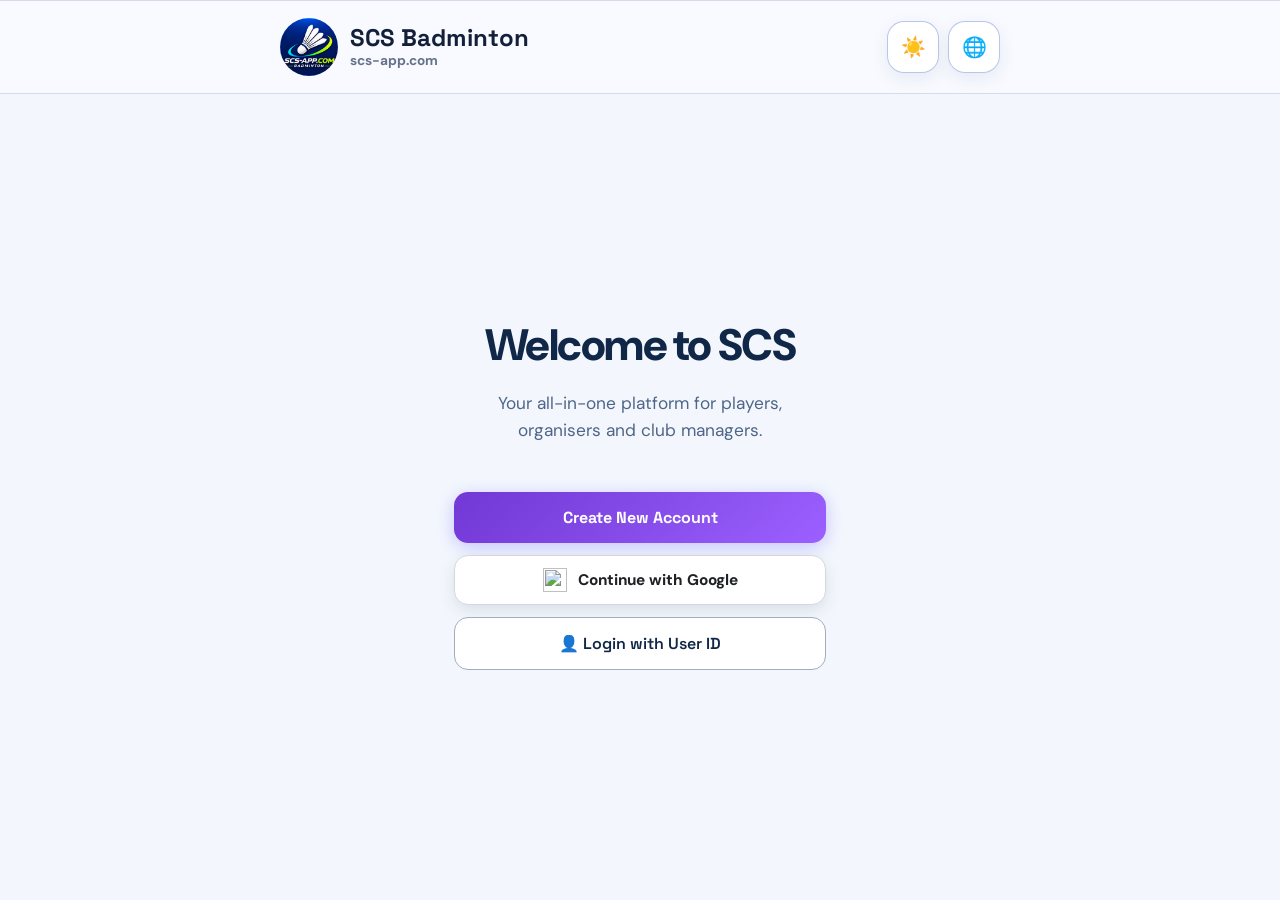
==== badminton/index.html @ 1e929ca1 "Add files via upload" ====
<!DOCTYPE html>
<!-- CLUBS v1.7.4 -->
<html lang="en" data-scs-sport="badminton" data-scs-sport-app="badminton">
<head>
  <base href="/">
  <script src="/sport-context.js?v=V939"></script>
  <script>
    // Build 839: one-time recovery for installed PWAs that still hold an older SCS app shell.
    (function () {
      var BUILD = 'V54';
      var KEY = 'scsPwaCacheRecoveryBuild';
      try {
        if (localStorage.getItem(KEY) === BUILD) return;
        localStorage.setItem(KEY, BUILD);
        if ('caches' in window) {
          caches.keys().then(function(keys) {
            return Promise.all(keys.filter(function(key) {
              return /^scs-app-build-/i.test(key);
            }).map(function(key) { return caches.delete(key); }));
          }).catch(function(){});
        }
      } catch (_) {}
    })();
  </script>

  <script>window.SCS_APP_VERSION = "V965-R3"; window.SCS_BUILD = "V965-R3"; window.SCS_ROUNDS_TEMPLATE_CLUB_ID = "3cd43bd7-089f-4893-9f7a-8c2ce6fa408d";</script>
  <script>
    window.scsInstallPrompt = null;
    window.addEventListener('beforeinstallprompt', function(event) {
      event.preventDefault();
      window.scsInstallPrompt = event;
      if (typeof scsUpdateInstallOption === 'function') scsUpdateInstallOption();
    });
    window.addEventListener('appinstalled', function() {
      window.scsInstallPrompt = null;
      if (typeof scsUpdateInstallOption === 'function') scsUpdateInstallOption();
    });
  </script>
  <script>
    // Build 416: mode selection and authentication screens remain scrollable in landscape.
    (function () {
      function isInstalledPwa() {
        return (window.matchMedia && window.matchMedia('(display-mode: standalone)').matches) ||
          window.navigator.standalone === true;
      }

      async function lockPwaToPortrait() {
        if (!isInstalledPwa()) return;
        try {
          if (window.screen && screen.orientation && typeof screen.orientation.lock === 'function') {
            await screen.orientation.lock('portrait-primary');
          }
        } catch (error) {
          console.log('Portrait orientation lock unavailable:', error);
        }
      }

      window.lockPwaToPortrait = lockPwaToPortrait;
      window.addEventListener('load', lockPwaToPortrait);
      window.addEventListener('pageshow', lockPwaToPortrait);
      document.addEventListener('visibilitychange', function () {
        if (!document.hidden) lockPwaToPortrait();
      });
      // Some browsers allow orientation lock only after a user gesture.
      document.addEventListener('pointerdown', lockPwaToPortrait, { once: true, passive: true });
      document.addEventListener('touchstart', lockPwaToPortrait, { once: true, passive: true });
    })();
  </script>
  <script>
    (function () {
      var mode = localStorage.getItem('app-theme');
      if (mode !== 'light' && mode !== 'dark') {
        mode = window.matchMedia && window.matchMedia('(prefers-color-scheme: dark)').matches ? 'dark' : 'light';
      }
      var root = document.documentElement;
      root.classList.add(mode === 'light' ? 'app-light' : 'app-dark');
      root.style.backgroundColor = mode === 'light' ? '#f4f6fb' : '#0f0f13';
      root.style.colorScheme = mode;
    })();
  </script>
  <script src="sport-theme.js?v=V939"></script>
  <meta http-equiv="Cache-Control" content="no-cache, no-store, must-revalidate">
  <meta http-equiv="Pragma" content="no-cache">
  <meta http-equiv="Expires" content="0">

  <link rel="apple-touch-icon" sizes="180x180" href="/badminton/icon-180.png?v=V939">
  <link rel="manifest" href="/badminton/manifest.json?v=V939">
  <meta name="theme-color" content="#0D2D59" id="metaThemeColor">
  <meta name="apple-mobile-web-app-capable" content="yes">
  <meta name="apple-mobile-web-app-status-bar-style" content="black">
  <meta name="apple-mobile-web-app-title" content="SCS Badminton">
  <meta name="mobile-web-app-capable" content="yes">
  <meta charset="UTF-8">
  <meta name="viewport"
        content="width=device-width, initial-scale=1.0, maximum-scale=1.0, user-scalable=no, viewport-fit=cover">
  <title>SCS Badminton</title>

  <link href="https://fonts.googleapis.com/css2?family=DM+Sans:wght@300;400;500;600;700&family=Space+Grotesk:wght@500;700&display=swap" rel="stylesheet">

  <script src="round-storage.js?v=V919" defer></script>
  <script src="offline-db.js?v=V149" defer></script>
  <script src="snapshot.js?v=V911" defer></script>
  <script src="unfinished-rounds.js?v=V939" defer></script>

  <script src="supabase.js?v=V965-R3" defer></script>
  <script src="tournament-local.js?v=V965-R3" defer></script>

  <script src="club-sport.js?v=V939" defer></script>
  <script src="sport-pwa.js?v=V939" defer></script>
  <script src="single-login.js?v=V939" defer></script>
  <script src="tournament-score-sync.js?v=V965-R3" defer></script>
  <script src="tournament-courts.js?v=V965-R3" defer></script>
  <script src="event-court-pool.js?v=V965-R3" defer></script>
  <script src="workspace-bounds.js?v=V965-R3" defer></script>
  <script src="scoreboard-app.js?v=V965-R3" defer></script>
  <script src="slot-options.js?v=V939" defer></script>
  <script src="auth.js?v=V939" defer></script>

  <script src="authUI.js?v=V939" defer></script>
  <script src="tournament-engine.js?v=V965-R3" defer></script>

  <script src="subscription.js?v=V911" defer></script>

  <script src="HomeScreen.js?v=V939" defer></script>

  <script src="engjap.js?v=V939" defer></script>

  <script src="qrcode-generator.js?v=V149" defer></script>
  <script src="main.js?v=V919" defer></script>
  <script src="role-workspaces.js?v=V939" defer></script>
  <script src="round-walkthrough.js?v=V911" defer></script>
  <script src="scoreboard-walkthrough.js?v=V911" defer></script>
  <script src="knockout-walkthrough.js?v=V911" defer></script>
  <script src="workspace-help.js?v=V965-R3" defer></script>
  <script src="member-home-empty.js?v=V911" defer></script>
  <script src="pickleball-scoring.js?v=V965-R3" defer></script>
  <script src="scoring.js?v=V965-R3" defer></script>
  <script src="standalone-scoring.js?v=V965-R3" defer></script>
  <script src="./shared-court-popup.js?v=V965-R3" defer></script><script src="tournament-team-picker.js?v=V911" defer></script><script src="./tournament-players-page.js?v=V403" defer></script><script src="tournament-bracket.js?v=V965-R3" defer></script>
  <script src="court-center.js?v=V965-R3" defer></script>

  <script src="games.js?v=V939" defer></script>

  <script src="rounds.js?v=V939" defer></script>
  <script src="offline-rounds.js?v=V939" defer></script>
  <script src="full-schedule.js?v=V747" defer></script>
  <script src="mbm.js?v=V621" defer></script>

  <script src="players.js?v=V919" defer></script>

  <script src="importPlayers.js?v=V918" defer></script>

  <script src="settings.js?v=V911" defer></script>

  <script src="summary.js?v=V149" defer></script>

  <script src="help.js?v=V149" defer></script>

  <script src="profile.js?v=V149" defer></script>
  <script src="account-status.js?v=V911" defer></script>

  <script src="dashboard.js?v=V939" defer></script>
  <script src="slots.js?v=V939" defer></script>
  <script src="notifications.js?v=V911" defer></script>

  <script src="viewer.js?v=V807" defer></script>

  <script src="report.js?v=V149" defer></script>

  
  
  
  
  














<script>

/* V164: explicit parent navigation, preserving the page and its scroll. */
window.scsTournamentParentStack=[];
window.scsTournamentRememberParent=function(id){var e=document.getElementById(id);if(!e)return;window.scsTournamentParentStack.push({id:id,top:e.scrollTop,windowTop:window.scrollY});window.scsTournamentReturnPage=id;};
window.scsReturnToTournamentParent=function(){var stack=window.scsTournamentParentStack||[];var parent=stack.pop();window.scsTournamentReturnPage=stack.length?stack[stack.length-1].id:null;if(!parent)return;var e=document.getElementById(parent.id);if(e){e.hidden=false;requestAnimationFrame(function(){e.scrollTop=parent.top;window.scrollTo(0,parent.windowTop);});}};
function scsOpenTournamentManager(){if(typeof scsRefreshHomeClubCard==='function')scsRefreshHomeClubCard();var e=document.getElementById('scsTournamentManager');if(e){scsTournamentManagerStatus();e.hidden=false;if(typeof scsTournamentRefreshClubAccess==='function')scsTournamentRefreshClubAccess()}if(typeof scsTournamentHydrateCloud==='function')scsTournamentHydrateCloud().then(function(restored){if(restored)scsTournamentManagerStatus()}).catch(function(){})}
window.scsTournamentManagerOpenSection=async function(section){
  if(section==='home')return;
  var saved=null,group=null,last='';try{saved=JSON.parse(localStorage.getItem('scs_knockout_tournament_v94')||'null');group=JSON.parse(localStorage.getItem('scs_group_tournament_ui_v1')||'null');last=localStorage.getItem('scs_last_tournament_type')||''}catch(_){}
  var hasKnockout=!!(saved&&Array.isArray(saved.matches)&&saved.matches.length),hasGroup=!!(group&&(group.started||group.created||(Array.isArray(group.teamDrafts)&&group.teamDrafts.length)));
  if(!hasKnockout&&!hasGroup){scsTournamentManagerContinue();return}
  if(last==='group'&&hasGroup&&window.SCSGroupTournament){scsTournamentRememberParent('scsTournamentManager');scsCloseTournamentManager();SCSGroupTournament.open();if(typeof SCSGroupTournament.openSection==='function')SCSGroupTournament.openSection(section);return}
  if(!hasKnockout&&hasGroup&&window.SCSGroupTournament){scsTournamentRememberParent('scsTournamentManager');scsCloseTournamentManager();SCSGroupTournament.open();if(typeof SCSGroupTournament.openSection==='function')SCSGroupTournament.openSection(section);return}
  if(!window.SCSTournament||typeof SCSTournament.enterSavedTournament!=='function'){alert('Tournament is still loading. Please try again.');return}
  scsTournamentRememberParent('scsTournamentManager');scsCloseTournamentManager();
  await SCSTournament.enterSavedTournament();
  if(typeof SCSTournament.switchTournamentTab==='function')SCSTournament.switchTournamentTab(section==='teams'?'players':section==='tournament'?'flowchart':'match');
};
window.scsTournamentReturnManager=function(){
  window.scsTournamentParentStack=[];window.scsTournamentReturnPage=null;
  ['scsTournamentContinue','scsTournamentLive','scsTournamentTypePicker'].forEach(function(id){var e=document.getElementById(id);if(e)e.hidden=true});
  if(typeof scsOpenTournamentManager==='function')scsOpenTournamentManager();
};
function scsCloseTournamentManager(){var e=document.getElementById('scsTournamentManager');if(e)e.hidden=true}
function scsTournamentManagerPlayers(){if(!scsTournamentRequireClub())return;
  // A tournament assist is a fixed overlay, not a .page. Suspend it while
  // opening the existing Players Manager; retain its in-memory step and data.
  var assist=document.getElementById('scsTournamentOverlay');
  window.__scsPlayersReturnToTournamentAssist=!!(assist&&!assist.hidden);
  if(window.__scsPlayersReturnToTournamentAssist)assist.hidden=true;
  ['scsTournamentContinue','scsTournamentLive','scsTournamentTypePicker'].forEach(function(id){var page=document.getElementById(id);if(page)page.hidden=true;});
  window.__scsTournamentRegistration=false;
  window.__scsTournamentRegistrationClub=null;
  window._regNavSource='tournamentManager';
  scsCloseTournamentManager();
  if(typeof homeHideScreen==='function')homeHideScreen();
  if(typeof showPage==='function')showPage('scsTournamentPlayersListPage',null);
  if(typeof scsTournamentPlayersListOpen==='function')scsTournamentPlayersListOpen();
}

/* V647: Tournament permissions use the existing club/verified-role state.
   A club membership alone never grants tournament editing rights. */
var scsTournamentManagerAccess={clubId:'',authorized:false,checked:false};
function scsTournamentHasClubSession(){
 try{var c=typeof getMyClub==='function'?getMyClub():null;return !!(c&&c.id)}catch(_){return false}
}
function scsTournamentClubId(){
 try{var c=typeof getMyClub==='function'?getMyClub():null;return String(c&&c.id||'')}catch(_){return ''}
}
function scsTournamentCanManage(){
 var id=scsTournamentClubId();
 return !!(id&&scsTournamentManagerAccess.checked&&scsTournamentManagerAccess.clubId===id&&scsTournamentManagerAccess.authorized);
}
function scsTournamentRequireClub(){
 if(scsTournamentCanManage())return true;
 var hasClub=scsTournamentHasClubSession();
 var message=hasClub
  ? 'Tournament creation and management require the club owner or an authorized manager. Your current club login does not have this permission. You can still view tournaments and score standalone matches.'
  : 'Tournament creation and management require a club owner or authorized manager. Please use the existing My Club login. You can still view tournaments and score standalone matches.';
 alert(message);
 // All workspaces use the existing My Club login. Never create a second
 // tournament-specific login or overwrite the current selected club.
 if(!hasClub&&typeof scsOpenStandaloneClubPage==='function'){
  if(window.SCSSportContext?.appModule==='tournaments')window.__scsMyClubsFromWelcome=true;
  scsTournamentMenuToggle(false);
  scsCloseTournamentManager();
  scsOpenStandaloneClubPage();
 }
 return false;
}
async function scsTournamentRefreshClubAccess(){
 var id=scsTournamentClubId();
 if(scsTournamentManagerAccess.clubId!==id){scsTournamentManagerAccess={clubId:id,authorized:false,checked:false}}
 var controls=['scsTournamentManagerStart','scsTournamentManagerMyTournaments','scsTournamentManagerPlayers'];
 function paint(){
  var allowed=scsTournamentCanManage();
  controls.forEach(function(action){var button=document.querySelector('#scsTournamentSideMenu button[onclick*="'+action+'"]');if(button){button.hidden=false;button.classList.toggle("scs-tmgr-restricted",!allowed);button.setAttribute("aria-disabled",String(!allowed));button.title=allowed?"":(id?"Club owner or authorized manager required":"Use My Club login to manage tournaments") }});
  var note=document.getElementById('scsTournamentClubAccessNote');
  if(note){note.hidden=allowed;note.textContent=id?'Tournament management requires club owner or authorized manager access. Viewing and standalone scoring remain available.':'You can view tournaments and use standalone Score a Match without a club.'}
 }
 paint();
 if(!id){scsTournamentManagerAccess.checked=true;paint();return}
 var requestId=id;
 try{
  var user=typeof authGetUser==='function'?authGetUser():null;
  var uid=user&&user.id;
  if(!uid)throw new Error('Not signed in');
  var rows=await Promise.all([
   sbGet('clubs','id=eq.'+encodeURIComponent(id)+'&select=created_by'),
   sbGet('user_club_roles','club_id=eq.'+encodeURIComponent(id)+'&user_account_id=eq.'+encodeURIComponent(uid)+'&select=organiser_verified,vault_verified'),
   sbGet('club_organizers','club_id=eq.'+encodeURIComponent(id)+'&user_account_id=eq.'+encodeURIComponent(uid)+'&select=user_account_id')
  ]);
  if(scsTournamentClubId()!==requestId)return;
  scsTournamentManagerAccess={clubId:id,checked:true,authorized:!!((rows[0]&&rows[0][0]&&String(rows[0][0].created_by)===String(uid))||(rows[1]&&rows[1][0]&&(rows[1][0].organiser_verified||rows[1][0].vault_verified))||(rows[2]&&rows[2].length))};
 }catch(_){if(scsTournamentClubId()!==requestId)return;scsTournamentManagerAccess={clubId:id,checked:false,authorized:false}}
 paint();
}
function scsTournamentManagerStart(){if(!scsTournamentRequireClub())return;scsTournamentRememberParent('scsTournamentManager');scsCloseTournamentManager();scsOpenTournamentTypePicker()}
let scsMyTournamentFilter='live';
function scsSetMyTournamentFilter(filter){
 scsMyTournamentFilter=filter==='completed'?'completed':'live';
 scsSyncMyTournamentTabs();
 scsRenderMyTournamentRows();
}
function scsSyncMyTournamentTabs(){
 document.querySelectorAll('#scsTournamentContinue [data-tm-filter]').forEach(b=>{const active=b.dataset.tmFilter===scsMyTournamentFilter;b.classList.toggle('is-active',active);b.setAttribute('aria-pressed',String(active))});
 const create=document.querySelector('#scsTournamentContinue .scs-tmgr-new-tournament');if(create)create.hidden=scsMyTournamentFilter==='completed';
 const clubLabel=document.getElementById('scsMyTournamentClub');if(clubLabel){let club=null;try{club=typeof getMyClub==='function'?getMyClub():null}catch(_){}clubLabel.textContent=(club&&club.name?club.name+' · ':'')+'Club tournaments';}
}
function scsMyTournamentCompleted(row){
 const state=row.state||{};
 return String(row.status||'').toLowerCase()==='completed'||state.status==='completed'||state.completed===true;
}
let scsMyTournamentRows=[];
// V338: Knockout server rows are leagues. Present one main tournament card
// per stable parent ID, while retaining the real server IDs for operations.
function scsMyTournamentStarted(row){
 const state=row.state||{};
 if(scsMyTournamentCompleted(row)||row.status==='live'||state.status==='live'||state.live===true||state.started===true||row.started_at||state.startedAt||state.started_at)return true;
 if(row.format==='team'&&Array.isArray(state.encounters)&&state.encounters.some(e=>(e.matches||[]).some(m=>m.status&&m.status!=='pending')))return true;
 // Master summaries can retain progress even before an event row is fetched.
 return Array.isArray(state.events)&&state.events.some(e=>e.live===true||e.started===true||e.status==='live'||e.status==='completed'||e.completed===true||Number(e.completed)>0);
}
function scsMyTournamentDisplayStatus(row){
 if(scsMyTournamentCompleted(row))return 'completed';
 return scsMyTournamentStarted(row)?'live':row.status||'draft';
}
function scsGroupKnockoutTournamentRows(rows){
 // Shared parent/event grouping for Knockout, Group and Team. Never group by title.
 const parents=new Map(), grouped=new Map(), result=[];
 // Rows arrive newest first. Keep the newest master snapshot for each stable
 // client ID instead of overwriting it with progressively older duplicates.
 rows.forEach(r=>{const s=r.state||{},key=r.format+':'+s._scsClientTournamentId;if(s._scsMainTournament&&s._scsClientTournamentId&&!parents.has(key))parents.set(key,r)});
 rows.forEach(r=>{
  const s=r.state||{};
  const parentId=s._scsParentTournamentId||s._scsTeamMainId||s._scsKoMainId||'';
  if(!parentId){if(!s._scsMainTournament)result.push(r);return}
  const parentRecord=Array.from(parents.values()).find(p=>(p.state||{})._scsClientTournamentId===parentId);const key=(parentRecord?parentRecord.format:s._scsParentFormat||r.format)+':'+parentId;
  let parent=grouped.get(key);
  if(!parent){
   const record=parents.get(key);
   parent=record?{...record}:{...r,title:s._scsParentTournamentTitle||s._scsKoMainTitle||r.title};
   parent._scsParentClientId=parentId;
   parent._scsLeagueRows=[];
   grouped.set(key,parent);result.push(parent);
  }
  if(!s._scsMainTournament)parent._scsLeagueRows.push(r);
  if(new Date(r.updated_at||0)>new Date(parent.updated_at||0))parent.updated_at=r.updated_at;
  // Status is rolled up after all event rows are collected.
 });
 // Include main records with no leagues, including incomplete draft tournaments.
 rows.forEach(r=>{const s=r.state||{};if(s._scsMainTournament&&s._scsClientTournamentId&&!grouped.has(r.format+':'+s._scsClientTournamentId)){
  result.push({...r,_scsParentClientId:s._scsClientTournamentId,_scsLeagueRows:[]});
 }});
 return result.map(function(row){
  // A main tournament is Completed only when explicitly marked so.
  if(scsMyTournamentCompleted(row))return row;
  const events=(row.state||{}).events;
  const currentIds=Array.isArray(events)?new Set(events.map(e=>String(e.id||e._scsClientTournamentId||''))):null;
  const seen=new Set();
  const children=(row._scsLeagueRows||[]).filter(function(child){
   const state=child.state||{};
   const id=String(state._scsGroupEventId||state._scsKoEventId||state._scsClientTournamentId||child.id||'');
   if(currentIds&&id&&!currentIds.has(id))return false;
   if(id&&seen.has(id))return false;if(id)seen.add(id);
   return true;
  });
  const started=scsMyTournamentStarted(row)||children.some(scsMyTournamentStarted);
  return {...row,status:started?'live':row.status||'draft'};
 });
}

function scsTournamentCardDate(row,completed){
 if(row._scsLocalOnly)return {label:'Saved on this device',datetime:''};
 const finished=completed&&(row.completed_at||(row.state||{}).completedAt||(row.state||{}).completed_at);
 const value=finished||row.updated_at;if(!value)return {label:'Saved online',datetime:''};
 const date=new Date(value);if(!Number.isFinite(date.getTime()))return {label:'Saved online',datetime:''};
 const day=date.toLocaleDateString(undefined,{day:'numeric',month:'short',...(date.getFullYear()!==new Date().getFullYear()?{year:'numeric'}:{})});
 const time=date.toLocaleTimeString(undefined,{hour:'numeric',minute:'2-digit'});
 return {label:(finished?'Completed ':'Updated ')+day+' · '+time,datetime:date.toISOString()};
}
// Native details menus retain keyboard support; close menus when leaving the card.
document.addEventListener('click',function(event){document.querySelectorAll('#scsTournamentContinue .scs-tm-card-menu[open]').forEach(function(menu){if(!menu.contains(event.target))menu.open=false;});});
document.addEventListener('keydown',function(event){if(event.key==='Escape')document.querySelectorAll('#scsTournamentContinue .scs-tm-card-menu[open]').forEach(function(menu){menu.open=false;menu.querySelector('summary').focus();});});
function scsRenderMyTournamentRows(){
 const box=document.getElementById('scsTournamentContinueList');if(!box)return;
 scsSyncMyTournamentTabs();
 const rows=scsMyTournamentRows.filter(r=>scsMyTournamentFilter==='completed'?scsMyTournamentCompleted(r):!scsMyTournamentCompleted(r));
 if(!rows.length){box.innerHTML='<div class="scs-tmgr-empty">'+(scsMyTournamentFilter==='completed'?'No completed tournaments for this club.':'No active tournaments yet. Start a new tournament below.')+'</div>';return}
 box.innerHTML=rows.map(function(row){
  const format=row.format==='team'?'team':row.format==='group'?'group':'knockout';
  const label=(row.state||{})._scsMainTournament?'TOURNAMENT':format==='team'?'TEAM':format==='group'?'GROUP STAGE + KNOCKOUT':'KNOCKOUT';
  const completed=scsMyTournamentCompleted(row);
  const displayStatus=scsMyTournamentDisplayStatus(row);
  const tone=completed?'completed':displayStatus==='live'?'live':displayStatus==='draft'?'draft':'progress';
  const status=completed?'Completed':tone==='live'?'Live':tone==='draft'?'Draft':'In progress';
  const id=encodeURIComponent(row.id||'');
  const title=scsTournamentEscape(row.title||'Tournament');
  const date=scsTournamentCardDate(row,completed);
  const action=completed?'View results':tone==='live'?'Open live':tone==='draft'?'Continue setup':'Continue tournament';
  const onOpen=row._scsLocalOnly?(format==='team'?'scsContinueTeamTournament()':format==='group'?'scsContinueGroupTournament()':'scsContinueKnockoutTournament()'):completed
   ?`scsOpenMyCompletedTournament(decodeURIComponent('${id}'),'${format}')`
   :`scsOpenContinueTournament(decodeURIComponent('${id}'),'${format}')`;
  const menu=row._scsLocalOnly?'':`<details class="scs-tm-card-menu"><summary aria-label="Options for ${title}">⋯</summary><div class="scs-tm-card-menu-panel"><button type="button" class="scs-tmgr-tournament-delete" data-delete-tournament="${scsTournamentEscape(row.id||'')}" onclick="scsDeleteTournament(event,decodeURIComponent('${id}'),'${format}',decodeURIComponent('${encodeURIComponent(row.title||'Tournament').replace(/'/g,'%27')}'))">Delete tournament</button></div></details>`;
  return '<article class="scs-tmgr-tournament-card '+format+'"><header class="scs-tm-card-top"><small class="scs-tm-card-format"><span aria-hidden="true">'+(completed?'♜':format==='knockout'?'▦':format==='group'?'◎':'♧')+'</span> '+label+'</small><span class="scs-tm-status scs-tm-status-'+tone+'">'+status+'</span>'+menu+'</header><button type="button" class="scs-tmgr-tournament-open" onclick="'+onOpen+'"><strong class="scs-tm-card-title">'+title+'</strong><time class="scs-tm-card-date"'+(date.datetime?' datetime="'+date.datetime+'"':'')+'>'+scsTournamentEscape(date.label)+'</time><span class="scs-tm-card-action">'+action+'<span aria-hidden="true">→</span></span></button></article>';

 }).join('');
}
async function scsOpenMyCompletedTournament(id,format){
 // Open the saved tournament's existing event home, not the legacy live viewer.
 await scsOpenContinueTournament(id,format);
}
function scsTournamentManagerMyTournaments(){if(!scsTournamentRequireClub())return;scsMyTournamentFilter='live';return scsTournamentManagerContinue();}
async function scsTournamentManagerContinue(){if(!scsTournamentRequireClub())return;if(window.SCSTournamentLocal)await SCSTournamentLocal.ready();
 const overlay=document.getElementById('scsTournamentContinue'),box=document.getElementById('scsTournamentContinueList');
 if(!overlay||!box)return;
 if(overlay.hidden){
  scsTournamentRememberParent('scsTournamentManager');scsCloseTournamentManager();
 }
 overlay.hidden=false;box.innerHTML='<div class="scs-tmgr-empty">Loading tournaments…</div>';
 scsSyncMyTournamentTabs();
 let rows=[];
 if(typeof window.dbListClubTournaments==='function')try{rows=await window.dbListClubTournaments(['draft','live','completed'])||[]}catch(e){console.warn('Tournament list',e)}
 rows=scsGroupKnockoutTournamentRows(rows);
 if(rows.length){scsMyTournamentRows=rows;scsRenderMyTournamentRows();return}
 scsMyTournamentRows=[];
 // Retain local recovery cards when no server rows are available, using the same two filters.
 const localKeys=[['team','scs_team_tournament_v1'],['group','scs_group_tournament_ui_v1'],['knockout','scs_knockout_tournament_v94']];
 localKeys.forEach(function(entry){
  let state=null;try{state=JSON.parse(localStorage.getItem(entry[1])||'null')}catch(_){}
  if(!state)return;
  const available=entry[0]==='team'?(state.encounters||[]).length:entry[0]==='group'?(state.created||state.started||(state.teamDrafts||[]).length||Object.keys(state.assignments||{}).length):true;
  if(!available)return;
  scsMyTournamentRows.push({format:entry[0],title:state.title||state.name||(entry[0]==='knockout'?'Tournament':entry[0]==='team'?'Team Tournament':'Group Stage + Knockout'),status:state.status==='completed'||state.completed===true?'completed':state.live||state.started?'live':'draft',state:state,_scsLocalOnly:true});
 });
 scsRenderMyTournamentRows();
}
function scsCloseTournamentContinue(){var e=document.getElementById('scsTournamentContinue');if(e)e.hidden=true;if(window.scsTournamentReturnPage)scsReturnToTournamentParent()}
async function scsDeleteTournament(event,id,format,title){
 if(event){event.preventDefault();event.stopPropagation()}
 if(!id||typeof window.dbDeleteTournamentById!=='function'){alert('Server deletion is unavailable. Please reload and retry.');return}
 if(!confirm('Permanently delete the entire tournament "'+String(title||'Tournament')+'", every event and all saved versions from the server? No backup will be kept. This cannot be undone.'))return;
 const button=event&&event.currentTarget;
 if(button){button.disabled=true;button.textContent='Deleting…'}
 try{
  const grouped=scsMyTournamentRows.find(r=>String(r.id)===String(id));
  const result=await window.dbDeleteTournamentById(id);
  if(result!==true)throw new Error('Server did not confirm permanent deletion.');
  if(typeof window.dbListClubTournaments==='function'){
   const remaining=await window.dbListClubTournaments(['draft','live','completed'])||[];
   if(remaining.some(r=>String(r.id)===String(id)))throw new Error('Tournament is still on the server. Please retry.');
  }
  // Close the deleted tournament view if it is still displayed.
  const active=document.getElementById('scsTournamentOverlay');
  if(active&&!active.hidden&&format==='knockout'&&window.SCSTournament&&typeof SCSTournament.close==='function')SCSTournament.close();
  if(grouped&&grouped._scsParentClientId&&format==='knockout'){try{const main=JSON.parse(localStorage.getItem('scs_knockout_multi_event_v1')||'null');if(main&&(main._scsClientTournamentId||main.id)===grouped._scsParentClientId){(main.events||[]).forEach(e=>{localStorage.removeItem('scs_knockout_event_'+e.id);localStorage.removeItem('scs_knockout_assist_draft_v1-'+e.id)});localStorage.removeItem('scs_knockout_multi_event_v1')}}catch(_){}}
  scsMyTournamentRows=scsMyTournamentRows.filter(r=>String(r.id)!==String(id));
  scsRenderMyTournamentRows();
  await scsTournamentManagerContinue();
 }catch(e){alert(e&&e.message||'Server deletion failed. Tournament was not removed from the list.');await scsTournamentManagerContinue()}
 finally{if(button&&button.isConnected){button.disabled=false;button.textContent='Delete'}}
}
function scsContinueTeamTournament(){if(!scsTournamentRequireClub())return;scsTournamentRememberParent('scsTournamentContinue');var p=document.getElementById('scsTournamentContinue');if(p)p.hidden=true;if(window.SCSTeamTournament)SCSTeamTournament.open()}
function scsContinueGroupTournament(){if(!scsTournamentRequireClub())return;try{localStorage.setItem('scs_last_tournament_type','group')}catch(_){}scsTournamentRememberParent('scsTournamentContinue');var e=document.getElementById('scsTournamentContinue');if(e)e.hidden=true;if(window.SCSGroupTournament)SCSGroupTournament.open()}
function scsContinueKnockoutTournament(){if(!scsTournamentRequireClub())return;try{localStorage.setItem('scs_last_tournament_type','knockout')}catch(_){}scsTournamentRememberParent('scsTournamentContinue');var e=document.getElementById('scsTournamentContinue');if(e)e.hidden=true;if(window.SCSTournament&&SCSTournament.enterSavedTournament)SCSTournament.enterSavedTournament()}
let scsContinueOpenPending=false;
async function scsOpenContinueTournament(id,format){
 if(window.SCSTournamentLocal)await SCSTournamentLocal.ready();
 if(!scsTournamentRequireClub()||scsContinueOpenPending)return;
 const chooser=document.getElementById('scsTournamentContinue');let remembered=false;
 scsContinueOpenPending=true;
 try{
  if(!id||typeof window.dbAdoptTournamentById!=='function')throw Error('This tournament could not be loaded. Please try again.');
  const row=await window.dbAdoptTournamentById(id);
  if(!row?.state)throw Error('This tournament could not be loaded. Check your connection and try again.');
  format=row.format||format;
  const available=format==='team'?window.SCSTeamTournament?.open:format==='group'?window.SCSGroupTournament?.open:format==='knockout'?window.SCSTournament?.continueSavedTournament:null;
  if(typeof available!=='function')throw Error('Tournament view is still loading. Reload the app and try again.');
  try{localStorage.setItem('scs_last_tournament_type',format)}catch(_){}
  scsTournamentRememberParent('scsTournamentContinue');remembered=true;if(chooser)chooser.hidden=true;
  if(format==='team')await SCSTeamTournament.open('edit',row.state);
  else if(format==='group')await SCSGroupTournament.open();
  else await SCSTournament.continueSavedTournament(row);
 }catch(error){
  console.error('Could not open selected tournament:',error);
  if(chooser)chooser.hidden=false;
  if(remembered){const stack=window.scsTournamentParentStack||[];if(stack[stack.length-1]?.id==='scsTournamentContinue')stack.pop();window.scsTournamentReturnPage=stack.length?stack[stack.length-1].id:null;}
  alert(error.message||'Could not open this tournament. Please retry.');
 }finally{scsContinueOpenPending=false;}
}

function scsTournamentEscape(value){return String(value==null?'':value).replace(/[&<>"']/g,function(ch){return {'&':'&amp;','<':'&lt;','>':'&gt;','"':'&quot;',"'":'&#39;'}[ch]})}
let scsViewTournamentRows=[],scsViewTournamentEventRows=[],scsViewTournamentFilter='live';
function scsSetViewTournamentFilter(filter){scsViewTournamentFilter=filter==='completed'?'completed':'live';scsRenderViewTournaments();}
function scsReadOnlyTournamentCard(row,handler,action){
 const format=row.format==='team'?'team':row.format==='group'?'group':'knockout',completed=scsMyTournamentCompleted(row),status=scsMyTournamentDisplayStatus(row);
 const tone=completed?'completed':status==='live'?'live':status==='draft'?'draft':'progress';
 const label=completed?'Completed':tone==='live'?'Live':tone==='draft'?'Draft':'In progress';
 const date=scsTournamentCardDate(row,completed);
 return '<article class="scs-tmgr-tournament-card '+format+'"><header class="scs-tm-card-top"><small class="scs-tm-card-format">'+(row.state&&row.state._scsMainTournament?'TOURNAMENT':format==='group'?'GROUP STAGE + KNOCKOUT':format.toUpperCase())+'</small><span class="scs-tm-status scs-tm-status-'+tone+'">'+label+'</span></header><button type="button" class="scs-tmgr-tournament-open"'+(handler?' onclick="'+handler+'"':' disabled')+'><strong class="scs-tm-card-title">'+scsTournamentEscape(row.title||'Tournament')+'</strong><time class="scs-tm-card-date">'+scsTournamentEscape(date.label)+'</time><span class="scs-tm-card-action">'+action+'<span aria-hidden="true">→</span></span></button></article>';
}
function scsRenderViewTournaments(){
 const box=document.getElementById('scsTournamentLiveList');if(!box)return;
 const tabs=document.getElementById('scsViewTournamentTabs');if(tabs)tabs.hidden=false;
 document.querySelectorAll('#scsTournamentLive [data-view-tm-filter]').forEach(function(button){const active=button.dataset.viewTmFilter===scsViewTournamentFilter;button.classList.toggle('is-active',active);button.setAttribute('aria-pressed',String(active));});
 const club=document.getElementById('scsViewTournamentClub');if(club){let selected=null;try{selected=typeof getMyClub==='function'?getMyClub():null}catch(_){}club.textContent=(selected&&selected.name?selected.name+' · ':'')+'View only';}
 const rows=scsViewTournamentRows.map((row,index)=>({row,index})).filter(item=>scsViewTournamentFilter==='completed'?scsMyTournamentCompleted(item.row):!scsMyTournamentCompleted(item.row));
 box.innerHTML=rows.length?rows.map(item=>scsReadOnlyTournamentCard(item.row,'scsViewTournamentFamily('+item.index+')',scsMyTournamentCompleted(item.row)?'View results':'View tournament')).join(''):'<div class="scs-tmgr-empty">No '+(scsViewTournamentFilter==='completed'?'completed':'active')+' tournaments for this club.</div>';
}
function scsViewTournamentFamily(index){
 const parent=scsViewTournamentRows[index];if(!parent)return;
 const state=parent.state||{},children=parent._scsLeagueRows||[];
 if(!state._scsMainTournament&&!children.length)return scsOpenLiveTournament(parent.id||'',parent.format,'scsTournamentLive',parent.state||null);
 // The latest master determines the event list; never expose removed historical events.
 const metadata=Array.isArray(state.events)?state.events:null;
 const events=metadata||children.map(row=>({id:(row.state||{})._scsClientTournamentId||row.id,title:row.title}));
 scsViewTournamentEventRows=events.map(function(event){
  const id=String(event.id||event._scsClientTournamentId||'');
  let row=children.find(child=>String((child.state||{})._scsGroupEventId||(child.state||{})._scsKoEventId||(child.state||{})._scsClientTournamentId||child.id||'')===id);
  if(!row){
   const eventFormat=event.format||parent.format;const key=eventFormat==='team'?'scs_team_event_':eventFormat==='group'?'scs_group_event_':'scs_knockout_event_';
   let saved=null;try{saved=JSON.parse(localStorage.getItem(key+id)||(event.format==='group'?localStorage.getItem('scs_knockout_event_'+id):null)||'null')}catch(_){}
   row={id:saved&&saved._scsCloudTournamentId||'',format:parent.format,state:saved,status:saved?scsMyTournamentDisplayStatus({format:parent.format,state:saved}):'draft',_scsLocalOnly:!!saved};
  }
  return {...row,title:event.title||row.title||'Event',format:event.format||((row.state||{})._scsEventFormat)||parent.format};
 });
 const tabs=document.getElementById('scsViewTournamentTabs');if(tabs)tabs.hidden=true;
 const heading='<div class="scs-tm-family-head"><button type="button" onclick="scsRenderViewTournaments()">‹ Tournaments</button><h3>'+scsTournamentEscape(parent.title||'Tournament')+'</h3><p>Choose an event · View only</p></div>';
 document.getElementById('scsTournamentLiveList').innerHTML=heading+(scsViewTournamentEventRows.length?scsViewTournamentEventRows.map((row,i)=>scsReadOnlyTournamentCard(row,row.state?'scsOpenViewedTournamentEvent('+i+')':'',row.state?(scsMyTournamentCompleted(row)?'View results':'View event'):'Event not available')).join(''):'<div class="scs-tmgr-empty">No events have been added yet.</div>');
}
function scsOpenViewedTournamentEvent(index){
 const row=scsViewTournamentEventRows[index];if(!row||!row.state)return;
 return scsOpenLiveTournament(row.id||'',row.format,'scsTournamentLive',row.state);
}
async function scsTournamentManagerLive(){
  scsTournamentRememberParent('scsTournamentManager');scsCloseTournamentManager();
  var box=document.getElementById('scsTournamentLiveList'),overlay=document.getElementById('scsTournamentLive');if(!box||!overlay)return;
  scsViewTournamentFilter='live';scsViewTournamentRows=[];scsRenderViewTournaments();
  overlay.hidden=false;box.innerHTML='<div class="scs-tmgr-empty">Loading tournaments…</div>';
  var rows=[];
  if(typeof window.dbListClubTournaments==='function')try{rows=await window.dbListClubTournaments(['draft','live','completed'])||[]}catch(_){}
  if(!rows.length){
    const keys=[['knockout','scs_knockout_multi_event_v1'],['group','scs_group_multi_event_v1'],['team','scs_team_main_tournament_v1']];
    keys.forEach(function(entry){let state=null;try{state=JSON.parse(localStorage.getItem(entry[1])||'null')}catch(_){}if(state)rows.push({id:'',format:entry[0],title:state.title||'Tournament',state:state,status:scsMyTournamentDisplayStatus({format:entry[0],state:state}),_scsLocalOnly:true});});
    if(!rows.length){const legacy=[['knockout','scs_knockout_tournament_v94'],['group','scs_group_tournament_ui_v1'],['team','scs_team_tournament_v1']];legacy.forEach(function(entry){let state=null;try{state=JSON.parse(localStorage.getItem(entry[1])||'null')}catch(_){}if(state)rows.push({id:'',format:entry[0],title:state.title||'Tournament',state:state,status:scsMyTournamentDisplayStatus({format:entry[0],state:state}),_scsLocalOnly:true});});}
  }
  scsViewTournamentRows=scsGroupKnockoutTournamentRows(rows);
  scsRenderViewTournaments();
}
async function scsOpenLiveTournament(id,format,sourceOverlay,providedState){
  var row=null,state=providedState?JSON.parse(JSON.stringify(providedState)):null;if(!state&&id&&typeof window.dbLoadTournamentById==='function')try{row=await window.dbLoadTournamentById(id);state=row&&row.state}catch(_){}
  if(!state&&!id)try{state=JSON.parse(localStorage.getItem(format==='team'?'scs_team_tournament_v1':format==='group'?'scs_group_tournament_ui_v1':'scs_knockout_tournament_v94')||'null')}catch(_){}
  if(!state){alert('This tournament could not be loaded. Please try again.');return}
  // Read-only viewers still need the cloud identity so Court Center can resume
  // the matching server session after a fresh browser load.
  if((row&&row.id)||id)state=Object.assign({},state,{_scsCloudTournamentId:row&&row.id||id});
  try{localStorage.setItem('scs_last_tournament_type',format)}catch(_){}
  scsTournamentRememberParent(sourceOverlay||'scsTournamentLive');var overlay=document.getElementById(sourceOverlay||'scsTournamentLive');if(overlay)overlay.hidden=true;
  if(format==='team'&&window.SCSTeamTournament){SCSTeamTournament.open('view',state);return}
  if(format==='group'&&window.SCSGroupTournament){if(typeof SCSGroupTournament.openLive==='function')SCSGroupTournament.openLive(state);else SCSGroupTournament.open();if(typeof SCSGroupTournament.openSection==='function')SCSGroupTournament.openSection('tournament');return}
  if(format==='knockout'&&window.SCSTournament&&typeof SCSTournament.open==='function'){
    if(window.SCSCourtCenter&&typeof SCSCourtCenter.resumeTournament==='function')try{await SCSCourtCenter.resumeTournament(state,{readOnly:true})}catch(_){}
    SCSTournament.open(Object.assign({},state,{live:true,livePage:true}),true);return
  }
  scsReturnToTournamentParent();alert('Tournament view is still loading. Please try again.')
}
function scsCloseTournamentLive(){var e=document.getElementById('scsTournamentLive');if(e)e.hidden=true;if(window.scsTournamentReturnPage)scsReturnToTournamentParent()}
function scsTournamentManagerCompleted(){alert('Completed Tournament history will be connected in the next Tournament Manager step.')}
function scsTournamentManagerConduct(){scsTournamentRememberParent('scsTournamentManager');scsCloseTournamentManager();if(window.SCSScoring&&SCSScoring.openConduct)SCSScoring.openConduct();else alert('Score a Match is still loading.')}
function scsTournamentManagerStatus(){
 var c=document.getElementById('scsTmContinueStatus'),l=document.getElementById('scsTmLiveStatus');if(!c)return;
 var has=false;try{var g=JSON.parse(localStorage.getItem('scs_group_tournament_ui_v1')||'null');has=!!(g&&(g.created||g.started))}catch(_){}
 try{for(var i=0;i<localStorage.length;i++){var k=localStorage.key(i)||'';if(/tournament/i.test(k)&&!/group_tournament_ui/.test(k)){var v=localStorage.getItem(k);if(v&&v.length>20){has=true;break}}}}catch(_){}
 c.textContent=has?'Tournament available':'No saved tournament detected';
 try{var st=SCSCourtCenter&&SCSCourtCenter.localSession&&SCSCourtCenter.localSession();l.textContent=st?'Live tournament available':'Open a live tournament';}catch(_){l.textContent='Open a live tournament'}
 if(l&&typeof window.dbListClubTournaments==='function')window.dbListClubTournaments(['live']).then(function(rows){l.textContent=rows.length?rows.length+' live tournament'+(rows.length===1?'':'s'):'No live tournaments'}).catch(function(){});
 if(c&&typeof window.dbListClubTournaments==='function')window.dbListClubTournaments(['draft','live']).then(function(rows){c.textContent=rows.length?rows.length+' tournament'+(rows.length===1?'':'s')+' available':'No tournaments available'}).catch(function(){});
}
function scsOpenTournamentTypePicker(){if(!scsTournamentRequireClub())return;var e=document.getElementById('scsTournamentTypePicker');if(e)e.hidden=false}
function scsCloseTournamentTypePicker(){var e=document.getElementById('scsTournamentTypePicker');if(e)e.hidden=true;if(window.scsTournamentReturnPage)scsReturnToTournamentParent()}
function scsStartTeamTournament(){if(!scsTournamentRequireClub())return;scsTournamentRememberParent('scsTournamentTypePicker');var p=document.getElementById('scsTournamentTypePicker');if(p)p.hidden=true;if(window.SCSTeamTournament)SCSTeamTournament.open('new');else alert('Team Tournament is loading.')}
function scsStartGroupTournament(){if(!scsTournamentRequireClub())return;try{localStorage.setItem('scs_last_tournament_type','group')}catch(_){}scsTournamentRememberParent('scsTournamentTypePicker');var picker=document.getElementById('scsTournamentTypePicker');if(picker)picker.hidden=true;if(window.SCSGroupTournament)window.SCSGroupTournament.open('new');else alert("Group Stage + Knockout is loading.");}
function scsStartKnockoutTournament(){
  if(!scsTournamentRequireClub())return;
  try{localStorage.setItem('scs_last_tournament_type','knockout')}catch(_){}
  if(typeof window.scsResetTournamentCloudIdentity==='function')window.scsResetTournamentCloudIdentity('knockout');
  scsTournamentRememberParent('scsTournamentTypePicker');var picker=document.getElementById('scsTournamentTypePicker');if(picker)picker.hidden=true;
  if(window.SCSTournament&&typeof window.SCSTournament.open==='function'){window.SCSTournament.open('new');return}
  alert('Tournament is still loading. Please try again.');
}
</script>
<script src="./shared-match-center.js?v=V965-R3" defer></script><script src="./scs-api.js?v=V965-R3" defer></script><script src="./group-tournament.js?v=V965-R3" defer></script><script src="./team-tournament.js?v=V965-R3" defer></script>






























  <script src="round-assistant.js?v=V919" defer></script>




























  <link rel="stylesheet" href="app.css?v=V965-R3">
</head>
<body>
<div id="scsPracticeSharedHeader" hidden><header class="scs-practice-manager-header scs-phase1-ref-header">
  <div class="scs-phase1-ref-titlebar">
    <details class="scs-phase1-ref-drawer">
      <summary aria-label="Open Practice Manager menu">☰</summary>
      <div class="scs-phase1-ref-shade" onclick="this.closest('details').removeAttribute('open')"></div>
      <nav class="scs-phase1-ref-panel" aria-label="Practice Manager navigation">
        <div class="scs-phase1-ref-panel-title"><span class="scs-phase1-ref-club-title"><strong data-scs-active-club-name>SCS</strong></span><button type="button" aria-label="Close Practice Manager menu" onclick="event.stopPropagation();this.closest('details').open=false">×</button></div>
        <button type="button" data-scs-roles="member" onclick="scsRoleMenuNavigate('member-home')" class="scs-phase1-menu-entry"><span>⌂</span> <span data-i18n="scsMenuMemberHome">Member Home</span></button>
        <button type="button" data-scs-roles="manager" onclick="scsRoleMenuNavigate('workspace-home')" class="scs-phase1-menu-entry"><span>⌂</span> <span data-i18n="scsMenuClubHome">Club Manager Home</span></button>
        <button type="button" data-scs-roles="member" onclick="scsRoleMenuNavigate('my-slots')" class="scs-phase1-menu-entry"><span>📅</span> <span data-i18n="scsMenuMySlots">My Slots</span></button>
        <button type="button" data-scs-roles="manager" onclick="scsRoleMenuNavigate('players')"><span>♙</span> <span data-i18n="scsMenuMembersPlayers">Members &amp; Players</span></button>
        <button type="button" data-scs-roles="member manager" onclick="scsRoleMenuNavigate('rounds')"><span class="scs-round-group-icon" aria-hidden="true"><svg viewBox="0 0 32 32" fill="none" stroke="currentColor" stroke-width="2" stroke-linecap="round" stroke-linejoin="round" aria-hidden="true" focusable="false"><circle cx="16" cy="12" r="4"/><circle cx="7" cy="8" r="3"/><circle cx="25" cy="8" r="3"/><path d="M9 28v-2a7 7 0 0 1 14 0v2H9ZM8 21H2v-2a5 5 0 0 1 7-4.6M24 21h6v-2a5 5 0 0 0-7-4.6"/></svg></span> <span data-i18n="roundManager">Round Manager</span></button>
        <button type="button" data-scs-roles="member" onclick="scsRoleMenuNavigate('standalone-scoring')"><span>🏸</span> <span>Score a Match</span></button>
        <button type="button" data-scs-roles="manager" onclick="scsRoleMenuNavigate('slots')"><span>▣</span> <span data-i18n="slotManager">Slot Manager</span></button>
        <button type="button" data-scs-roles="tournament" onclick="scsRoleMenuNavigate('tournaments')"><span>🏆</span> <span data-i18n="scsMenuTournaments">Tournaments</span></button>
        <button type="button" data-scs-roles="manager" onclick="scsRoleMenuNavigate('dashboard')"><span>▥</span> <span data-i18n="dashboard">Dashboard</span></button>
        <button type="button" data-scs-roles="member manager" onclick="scsRoleMenuNavigate('settings')"><span>⚙</span> <span data-i18n="settings">Settings</span></button>
        <button type="button" data-scs-roles="member manager" onclick="scsRoleMenuNavigate('account')"><span>◎</span> <span data-i18n="scsMenuAccount">Account</span><span id="scsAccountPlanPill" class="scs-account-plan-pill" hidden aria-label="Current subscription plan"></span></button>
        <button type="button" data-scs-roles="member manager" data-scs-subscription-menu onclick="scsRoleMenuNavigate('subscription')"><span>♛</span> <span>Subscription</span></button>
        <button class="scs-switch-workspace-footer" type="button" data-scs-roles="member manager" onclick="this.closest('details').open=false;scsSwitchRoleWorkspace()"><span>⇄</span> <span data-i18n="scsMenuSwitchWorkspace">Switch Workspace</span></button>
      </nav>
    </details>
    <strong id="scsPracticeSharedTitle">Practice Manager</strong><button type="button" id="scsSlotManagerRefresh" hidden aria-label="Refresh Slot Manager" title="Refresh slots" onclick="scsRefreshSlotManager(this)"><svg viewBox="0 0 24 24" aria-hidden="true" fill="none" stroke="currentColor" stroke-width="2" stroke-linecap="round" stroke-linejoin="round"><path d="M20 7v5h-5M4 17v-5h5"/><path d="M6.1 7a7 7 0 0 1 11.6-1L20 9M4 15l2.3 3A7 7 0 0 0 18 17"/></svg></button><button type="button" id="scsClubsWelcomeBack" aria-label="Return to SCS welcome" onclick="scsReturnMyClubsToWelcome()" hidden style="margin-left:auto;background:transparent;border:0;color:var(--text,#fff);font-size:1.8rem;min-width:44px;min-height:44px">×</button><button type="button" class="scs-workspace-help" hidden aria-label="Help" onclick="SCSWorkspaceHelp.open(this)">?</button>
  </div>
</header></div>

  <!-- ============================= -->

  <!--       MODE SELECT OVERLAY     -->

  <!-- ============================= -->

  <!-- Keep ghost for compatibility  -->

  <div id="scsStartupSplash" class="scs-startup-splash" aria-label="SCS is loading" role="status">
    <div class="scs-startup-content">
      <div class="scs-startup-wordmark" aria-hidden="true">
        <span class="scs-startup-wordmark-text">SCS</span>
        <span class="scs-startup-wordmark-swoosh"></span>
      </div>
      <div class="scs-startup-brand" data-scs-sport-brand>SCS-Badminton</div>
      <div class="scs-startup-sports">Badminton <span aria-hidden="true">•</span> Pickleball</div>
      <div class="scs-startup-progress" aria-hidden="true"><span id="scsStartupProgressBar"></span></div>
      <div id="scsStartupStatus" class="scs-startup-status">Loading…</div>
    </div>
  </div>

  <div id="modeSelectOverlay" class="mode-launcher-fullscreen welcome-launcher scs-launch-first-paint" style="display:none;">
    <div class="welcome-shell">
      <div class="simple-welcome" aria-label="Choose SCS mode">
        <div class="simple-welcome-header">
          <div class="simple-welcome-brand" aria-label="SCS, scs-app.com">
            <img class="simple-welcome-logo" src="/badminton/icon-192.png?v=V939" alt="SCS — Badminton and Pickleball">
            <div class="simple-welcome-brand-copy">
              <strong data-scs-sport-brand>SCS-Badminton</strong>
              <span>scs-app.com</span>
            </div>
          </div>
          <div class="simple-welcome-tools">
            <button class="simple-tool-btn scs-topbar-theme" id="simpleThemeToggle" type="button" aria-label="Toggle light and dark mode" title="Toggle theme" onclick="scsToggleTheme()">🌙</button>
            <div class="simple-lang-wrap">
              <button class="simple-tool-btn" type="button" aria-label="Language" title="Language" onclick="mlToggleLang()">🌐</button>
              <div class="ml-lang-picker simple-lang-picker" id="mlLangPicker" style="display:none;" onclick="event.stopPropagation()">
                <button type="button" class="ml-lang-opt" onclick="mlSelectLang('en','🇺🇸','English')"><span>🇺🇸</span><b>English</b></button>
                <button type="button" class="ml-lang-opt" onclick="mlSelectLang('jp','🇯🇵','日本語')"><span>🇯🇵</span><b>日本語</b></button>
                <button type="button" class="ml-lang-opt" onclick="mlSelectLang('kr','🇰🇷','한국어')"><span>🇰🇷</span><b>한국어</b></button>
                <button type="button" class="ml-lang-opt" onclick="mlSelectLang('vi','🇻🇳','Tiếng Việt')"><span>🇻🇳</span><b>Tiếng Việt</b></button>
                <button type="button" class="ml-lang-opt" onclick="mlSelectLang('zh','🇨🇳','中文')"><span>🇨🇳</span><b>中文</b></button>
              </div>
            </div>
          </div>
        </div>

        <div class="simple-mode-list">
          <div class="welcome-add-mode-wrap welcome-hub-switcher-wrap" id="welcomeAddModeWrap">
            <div class="welcome-hub-switcher" role="tablist" aria-label="Welcome hub">
              <button id="welcomeAddViewer" class="welcome-hub-switcher-btn" type="button" role="tab" aria-selected="false" onclick="welcomeAddMode('viewer',event)" data-i18n="myHub">My Hub</button>
              <button id="welcomeAddRound" class="welcome-hub-switcher-btn" type="button" role="tab" aria-selected="false" onclick="welcomeAddMode('organiser',event)" data-i18n="roundManager">Round Manager</button>
              <button id="welcomeAddSlot" class="welcome-hub-switcher-btn" type="button" role="tab" aria-selected="false" onclick="welcomeAddMode('vault',event)" data-i18n="slotManager">Slot Manager</button>
            </div>
          </div>
          <div class="simple-mode-card simple-mode-my" hidden aria-hidden="true" role="button" tabindex="0" onclick="if(window.scsNotificationsMarkWelcomeViewed)window.scsNotificationsMarkWelcomeViewed();welcomeSelectWorkspace('viewer');welcomeContinueWorkspace()" onkeydown="if(event.target===this&&(event.key==='Enter'||event.key===' ')){event.preventDefault();if(window.scsNotificationsMarkWelcomeViewed)window.scsNotificationsMarkWelcomeViewed();welcomeSelectWorkspace('viewer');welcomeContinueWorkspace()}">
            <span class="simple-mode-assist" role="button" tabindex="0" aria-label="Open My Hub Assist" onclick="event.stopPropagation(); scsOpenGuidedFunctions('viewer')" onkeydown="if(event.key==='Enter'||event.key===' '){event.preventDefault();event.stopPropagation();scsOpenGuidedFunctions('viewer')}"><span class="assist-headphone-icon" aria-hidden="true"><svg viewBox="0 0 24 24" focusable="false"><path d="M4 13v-1a8 8 0 0 1 16 0v1"/><path d="M4 13h2a2 2 0 0 1 2 2v3a2 2 0 0 1-2 2H5a1 1 0 0 1-1-1z"/><path d="M20 13h-2a2 2 0 0 0-2 2v3a2 2 0 0 0 2 2h1a1 1 0 0 0 1-1z"/></svg></span><span data-i18n="assist">Assist</span></span>
            <span class="simple-mode-icon simple-mode-photo-picker" role="button" tabindex="0" aria-label="Set My Hub picture" title="Set My Hub picture" onclick="event.stopPropagation(); welcomeChooseRolePhoto('viewer')" onkeydown="if(event.key==='Enter'||event.key===' '){event.preventDefault();event.stopPropagation();welcomeChooseRolePhoto('viewer')}"><img id="simpleViewerPhoto" class="simple-mode-photo" alt=""><span class="simple-mode-icon-fallback" aria-hidden="true">♙</span></span>
            <span class="simple-mode-copy">
              <span class="simple-mode-label" data-i18n="myHub">My Hub</span>
              <span class="simple-mode-detail-row">
                <span class="simple-mode-subtitle" id="simpleMyNickname">Player</span>
                <span class="simple-inline-logout approved-logout-pill" id="simplePlayerLogout" role="button" tabindex="0" title="Logout Player" aria-label="Logout Player" hidden onclick="event.stopPropagation(); welcomeLogoutWorkspace('viewer')">
                  <svg viewBox="0 0 24 24" aria-hidden="true"><path d="M10 4H6a2 2 0 0 0-2 2v12a2 2 0 0 0 2 2h4M14 8l4 4-4 4M18 12H9"/></svg><span>Log out</span>
                </span>
              </span>
              <span class="simple-new-slots-info" id="simpleNewSlotsInfo" hidden aria-live="polite">
                <span class="simple-new-slots-bell" aria-hidden="true">
                  <svg viewBox="0 0 24 24" focusable="false"><path d="M18 8a6 6 0 0 0-12 0c0 7-3 7-3 9h18c0-2-3-2-3-9"/><path d="M10 21h4"/></svg>
                  <span class="simple-new-slots-dot"></span>
                </span>
                <span id="simpleNewSlotsText" data-i18n="newSlotsPosted">New slots posted</span>
              </span>
            </span>
            <span class="simple-mode-description" data-i18n="myHubDescription">View your profile, slots, payments and your activity overview.</span>
            <span class="simple-my-shortcuts" aria-label="My Hub shortcuts">
              <span class="simple-my-shortcut-card" role="button" tabindex="0" onclick="event.stopPropagation(); welcomeOpenViewerSlots()" onkeydown="if(event.key==='Enter'||event.key===' '){event.preventDefault();event.stopPropagation();welcomeOpenViewerSlots()}">
                <span class="simple-my-shortcut-icon" aria-hidden="true">📅</span>
                <span class="simple-my-shortcut-label" data-i18n="slots">Slots</span>
              </span>
              <span class="simple-my-shortcut-card" role="button" tabindex="0" onclick="event.stopPropagation(); welcomeOpenViewerShortcut('joinClubPage', null)" onkeydown="if(event.key==='Enter'||event.key===' '){event.preventDefault();event.stopPropagation();welcomeOpenViewerShortcut('joinClubPage',null)}">
                <span class="simple-my-shortcut-icon" aria-hidden="true">🏢</span>
                <span class="simple-my-shortcut-label" data-i18n="myClubs">Clubs</span>
              </span>
              <span class="simple-my-shortcut-card" role="button" tabindex="0" onclick="event.stopPropagation(); welcomeOpenViewerShortcut('dashboardPage', 'tabBtnDashboard')" onkeydown="if(event.key==='Enter'||event.key===' '){event.preventDefault();event.stopPropagation();welcomeOpenViewerShortcut('dashboardPage','tabBtnDashboard')}">
                <span class="simple-my-shortcut-icon" aria-hidden="true">📡</span>
                <span class="simple-my-shortcut-label" data-i18n="dashboard">Dashboard</span>
              </span>
              <span class="simple-my-shortcut-card" role="button" tabindex="0" onclick="event.stopPropagation(); welcomeOpenViewerShortcut('vaultReport2Page', null)" onkeydown="if(event.key==='Enter'||event.key===' '){event.preventDefault();event.stopPropagation();welcomeOpenViewerShortcut('vaultReport2Page',null)}">
                <span class="simple-my-shortcut-icon" aria-hidden="true">📊</span>
                <span class="simple-my-shortcut-label" data-i18n="report">Report</span>
              </span>
            </span>
          </div>
          <div id="welcomeClubBroadcastInvite" class="welcome-club-broadcast" hidden>
            <div class="welcome-club-broadcast-copy"><small>CLUB INVITATION</small><strong id="welcomeClubBroadcastName">Club</strong><span>is inviting new members</span></div>
            <button type="button" onclick="event.stopPropagation();welcomeOpenClubBroadcastInvite()">Request to Join</button>
            <span id="welcomeClubBroadcastTime" class="welcome-club-broadcast-time"></span>
          </div>
          <div class="simple-mode-card simple-mode-round" role="button" tabindex="0" onclick="welcomeSelectWorkspace('organiser');welcomeContinueWorkspace()" onkeydown="if(event.target===this&&(event.key==='Enter'||event.key===' ')){event.preventDefault();welcomeSelectWorkspace('organiser');welcomeContinueWorkspace()}">
            <span class="simple-mode-assist" role="button" tabindex="0" aria-label="Open Round Manager Assist" onclick="event.stopPropagation(); scsOpenGuidedFunctions('organiser')" onkeydown="if(event.key==='Enter'||event.key===' '){event.preventDefault();event.stopPropagation();scsOpenGuidedFunctions('organiser')}"><span class="assist-headphone-icon" aria-hidden="true"><svg viewBox="0 0 24 24" focusable="false"><path d="M4 13v-1a8 8 0 0 1 16 0v1"/><path d="M4 13h2a2 2 0 0 1 2 2v3a2 2 0 0 1-2 2H5a1 1 0 0 1-1-1z"/><path d="M20 13h-2a2 2 0 0 0-2 2v3a2 2 0 0 0 2 2h1a1 1 0 0 0 1-1z"/></svg></span><span data-i18n="assist">Assist</span></span>
            <span class="simple-mode-icon simple-mode-photo-picker" role="button" tabindex="0" aria-label="Set Round Manager picture" title="Set Round Manager picture" onclick="event.stopPropagation(); welcomeChooseRolePhoto('organiser')" onkeydown="if(event.key==='Enter'||event.key===' '){event.preventDefault();event.stopPropagation();welcomeChooseRolePhoto('organiser')}"><img id="simpleOrganiserPhoto" class="simple-mode-photo" alt=""><span class="simple-mode-icon-fallback" aria-hidden="true">▣</span></span>
            <span class="simple-mode-copy">
              <span class="simple-mode-label" data-i18n="roundManager">Round Manager</span>
              <span class="welcome-organiser-club-pills simple-round-club-pills" id="simpleRoundClubPills" aria-label="Select club" onclick="event.stopPropagation()"></span>
            </span>
            <span class="simple-mode-description" data-i18n="roundManagerDescription">Manage rounds, players, pairings and match progress.</span>
          </div>
          <div class="simple-mode-card simple-mode-slot" hidden aria-hidden="true" role="button" tabindex="0" onclick="welcomeSelectWorkspace('vault');welcomeContinueWorkspace()" onkeydown="if(event.target===this&&(event.key==='Enter'||event.key===' ')){event.preventDefault();welcomeSelectWorkspace('vault');welcomeContinueWorkspace()}">
            <span class="simple-mode-assist" role="button" tabindex="0" aria-label="Open Slot Manager Assist" onclick="event.stopPropagation(); scsOpenGuidedFunctions('vault')" onkeydown="if(event.key==='Enter'||event.key===' '){event.preventDefault();event.stopPropagation();scsOpenGuidedFunctions('vault')}"><span class="assist-headphone-icon" aria-hidden="true"><svg viewBox="0 0 24 24" focusable="false"><path d="M4 13v-1a8 8 0 0 1 16 0v1"/><path d="M4 13h2a2 2 0 0 1 2 2v3a2 2 0 0 1-2 2H5a1 1 0 0 1-1-1z"/><path d="M20 13h-2a2 2 0 0 0-2 2v3a2 2 0 0 0 2 2h1a1 1 0 0 0 1-1z"/></svg></span><span data-i18n="assist">Assist</span></span>
            <span class="simple-mode-icon simple-mode-photo-picker" role="button" tabindex="0" aria-label="Set Club Manager picture" title="Set Club Manager picture" onclick="event.stopPropagation(); welcomeChooseRolePhoto('vault')" onkeydown="if(event.key==='Enter'||event.key===' '){event.preventDefault();event.stopPropagation();welcomeChooseRolePhoto('vault')}"><img id="simpleVaultPhoto" class="simple-mode-photo" alt=""><span class="simple-mode-icon-fallback" aria-hidden="true">▦</span></span>
            <span class="simple-mode-copy">
              <span class="simple-mode-label" data-i18n="slotManager">Slot Manager</span>
              <span class="simple-mode-detail-row">
                <span class="simple-mode-subtitle" id="simpleSlotClubName">Club</span>
                <span class="simple-inline-logout approved-logout-pill" id="simpleVaultLogout" role="button" tabindex="0" title="Logout Club Manager" aria-label="Logout Club Manager" hidden onclick="event.stopPropagation(); welcomeLogoutWorkspace('vault')">
                  <svg viewBox="0 0 24 24" aria-hidden="true"><path d="M10 4H6a2 2 0 0 0-2 2v12a2 2 0 0 0 2 2h4M14 8l4 4-4 4M18 12H9"/></svg><span>Log out</span>
                </span>
              </span>
              <span class="simple-slot-status" id="simpleSlotStatus" hidden>
                <span class="simple-slot-next" id="simpleSlotNext" role="button" tabindex="0" onclick="event.stopPropagation();welcomeOpenVaultSlot(this.dataset.slotId)" onkeydown="if(event.key==='Enter'||event.key===' '){event.preventDefault();event.stopPropagation();welcomeOpenVaultSlot(this.dataset.slotId)}"></span>
                <span class="simple-slot-pending" id="simpleSlotPending" role="button" tabindex="0" hidden onclick="event.stopPropagation();welcomeOpenVaultApprovals()" onkeydown="if(event.key==='Enter'||event.key===' '){event.preventDefault();event.stopPropagation();welcomeOpenVaultApprovals()}"></span>
              </span>
            </span>
            <span class="simple-mode-description" data-i18n="slotManagerDescription">Create slots, manage players and club activities.</span>
          </div>
        </div>
      </div>

      <!-- Existing welcome elements are retained only as compatibility hooks for unchanged functions. -->
      <div class="welcome-legacy-hooks" aria-hidden="true">

      <button class="welcome-refresh-btn" onclick="scsRunManualSync('welcome')" type="button" title="Refresh" aria-label="Refresh welcome screen">↻</button>
      <button class="scs-topbar-btn scs-topbar-theme welcome-theme-toggle" onclick="scsToggleTheme()" id="scsThemeBtnWelcome" type="button" title="Toggle theme" aria-label="Toggle light and dark mode">🌙</button>
      <div class="welcome-badminton-mark" aria-hidden="true">🏸</div>
      <div class="welcome-domain">scs-app.com</div>
      <h1 class="welcome-title" data-i18n="welcomeTitle">Welcome to SCS</h1>
      <p class="welcome-subtitle" data-i18n="welcomeSubtitle">Your all-in-one platform for players, organisers and club managers.</p>

      <div class="welcome-section-title"><span></span><b id="welcomeHubHeading">Choose your hub</b><span></span></div>

      <div class="welcome-card-frame">
      <div class="welcome-workspaces" id="welcomeWorkspaceCarousel" role="radiogroup" aria-label="Choose your workspace">
        <button class="welcome-carousel-arrow welcome-carousel-prev" type="button" aria-label="Previous workspace" onclick="event.stopPropagation(); welcomeCycleWorkspace(-1)">‹</button>
        <button class="welcome-workspace viewer" id="experienceModeViewer" type="button" role="radio" aria-checked="true" onclick="welcomeSelectWorkspace('viewer')">
          <span class="welcome-tile-assist" role="button" tabindex="0" onclick="event.stopPropagation(); scsOpenGuidedFunctions('viewer')" onkeydown="if(event.key==='Enter'||event.key===' '){event.preventDefault();event.stopPropagation();scsOpenGuidedFunctions('viewer')}"><span class="assist-headphone-icon" aria-hidden="true"><svg viewBox="0 0 24 24" focusable="false"><path d="M4 13v-1a8 8 0 0 1 16 0v1"/><path d="M4 13h2a2 2 0 0 1 2 2v3a2 2 0 0 1-2 2H5a1 1 0 0 1-1-1z"/><path d="M20 13h-2a2 2 0 0 0-2 2v3a2 2 0 0 0 2 2h1a1 1 0 0 0 1-1z"/></svg></span> <span data-i18n="assist">Assist</span></span>
          <span class="welcome-tile-logout" id="welcomePlayerLogout" role="button" tabindex="0" title="Logout Player" aria-label="Logout Player" hidden onclick="event.stopPropagation(); welcomeLogoutWorkspace('viewer')">
            <svg width="14" height="14" viewBox="0 0 24 24" fill="none" stroke="currentColor" stroke-width="2.5" stroke-linecap="round" aria-hidden="true"><path d="M12 3v9"/><path d="M18.36 5.64a9 9 0 1 1-12.72 0"/></svg>
          </span>
          <span class="welcome-player-hub welcome-role-hub">
            <span class="welcome-player-profile welcome-role-profile">
              <span class="welcome-player-photo-wrap welcome-role-photo-wrap">
                <img id="welcomePlayerPhoto" class="welcome-player-photo welcome-role-photo" src="male.png" alt="Player profile">
                <span class="welcome-player-edit" role="button" tabindex="0" aria-label="Change profile photo" title="Change profile photo" onclick="event.stopPropagation(); welcomeOpenPhotoMenu('viewer')" onkeydown="if(event.key==='Enter'||event.key===' '){event.preventDefault();event.stopPropagation();welcomeOpenPhotoMenu('viewer')}">✎</span>
              </span>
              <span class="welcome-player-copy welcome-role-copy">
                <span class="welcome-player-kicker">My</span>
                <span class="welcome-workspace-label">My</span>
                <span class="welcome-player-name welcome-role-name" id="welcomePlayerName">Player</span>
                <span class="welcome-player-description">Find and join slots,<br>play and improve.</span>
              </span>
            </span>
            <span class="welcome-player-stats welcome-metric-grid welcome-metric-grid-four">
              <span class="welcome-player-stat welcome-metric">
                <span class="welcome-player-stat-icon" aria-hidden="true">♣</span>
                <strong id="welcomePlayerClubs">0</strong>
                <small data-i18n="hubClubs">Clubs</small>
              </span>
              <span class="welcome-player-stat welcome-metric">
                <span class="welcome-player-stat-icon" aria-hidden="true">▣</span>
                <strong id="welcomePlayerBookedSlots">0</strong>
                <small data-i18n="hubBookedSlots">Booked Slots</small>
              </span>
              <span class="welcome-player-stat welcome-metric">
                <span class="welcome-player-stat-icon" aria-hidden="true">★</span>
                <strong id="welcomePlayerRating">0.0</strong>
                <small data-i18n="hubRating">Rating</small>
              </span>
              <span class="welcome-player-stat welcome-metric">
                <span class="welcome-player-stat-icon" aria-hidden="true">♛</span>
                <strong id="welcomePlayerPoints">0.0</strong>
                <small data-i18n="hubPoints">Points</small>
              </span>
            </span>
          </span>
        </button>
        <button class="welcome-workspace organiser" id="experienceModeOrganiser" type="button" role="radio" aria-checked="false" onclick="welcomeSelectWorkspace('organiser')">
          <span class="welcome-tile-assist" role="button" tabindex="0" onclick="event.stopPropagation(); scsOpenGuidedFunctions('organiser')" onkeydown="if(event.key==='Enter'||event.key===' '){event.preventDefault();event.stopPropagation();scsOpenGuidedFunctions('organiser')}"><span class="assist-headphone-icon" aria-hidden="true"><svg viewBox="0 0 24 24" focusable="false"><path d="M4 13v-1a8 8 0 0 1 16 0v1"/><path d="M4 13h2a2 2 0 0 1 2 2v3a2 2 0 0 1-2 2H5a1 1 0 0 1-1-1z"/><path d="M20 13h-2a2 2 0 0 0-2 2v3a2 2 0 0 0 2 2h1a1 1 0 0 0 1-1z"/></svg></span> <span data-i18n="assist">Assist</span></span>
          <span class="welcome-tile-logout" id="welcomeOrganiserLogout" role="button" tabindex="0" title="Logout Organiser" aria-label="Logout Organiser" hidden onclick="event.stopPropagation(); welcomeLogoutWorkspace('organiser')">
            <svg width="14" height="14" viewBox="0 0 24 24" fill="none" stroke="currentColor" stroke-width="2.5" stroke-linecap="round" aria-hidden="true"><path d="M12 3v9"/><path d="M18.36 5.64a9 9 0 1 1-12.72 0"/></svg>
          </span>
          <span class="welcome-role-hub">
            <span class="welcome-role-profile">
              <span class="welcome-role-photo-wrap">
                <img id="welcomeOrganiserPhoto" class="welcome-role-photo" src="male.png" alt="Organiser team">
                <span class="welcome-role-edit" role="button" tabindex="0" aria-label="Change organiser team photo" title="Change team photo" onclick="event.stopPropagation(); welcomeOpenPhotoMenu('organiser')">✎</span>
              </span>
              <span class="welcome-role-copy">
                <span class="welcome-workspace-label">Rounds</span>
                <span class="welcome-role-name" id="welcomeOrganiserName">Organiser</span>
                <span class="welcome-organiser-club-pills" id="welcomeOrganiserClubPills" aria-label="Select club"></span>
              </span>
            </span>
            <span class="welcome-next-slot-host" onclick="event.stopPropagation()" onkeydown="event.stopPropagation()">
              <span id="launcherStartSessionCard" class="launcher-start-session-card welcome-launcher-start-card" style="display:none;"></span>
            </span>
          </span>
        </button>
        <button class="welcome-workspace vault" id="experienceModeVault" type="button" role="radio" aria-checked="false" onclick="welcomeSelectWorkspace('vault')">
          <span class="welcome-tile-assist" role="button" tabindex="0" onclick="event.stopPropagation(); scsOpenGuidedFunctions('vault')" onkeydown="if(event.key==='Enter'||event.key===' '){event.preventDefault();event.stopPropagation();scsOpenGuidedFunctions('vault')}"><span class="assist-headphone-icon" aria-hidden="true"><svg viewBox="0 0 24 24" focusable="false"><path d="M4 13v-1a8 8 0 0 1 16 0v1"/><path d="M4 13h2a2 2 0 0 1 2 2v3a2 2 0 0 1-2 2H5a1 1 0 0 1-1-1z"/><path d="M20 13h-2a2 2 0 0 0-2 2v3a2 2 0 0 0 2 2h1a1 1 0 0 0 1-1z"/></svg></span> <span data-i18n="assist">Assist</span></span>
          <span class="welcome-tile-logout" id="welcomeVaultLogout" role="button" tabindex="0" title="Logout Club Manager" aria-label="Logout Club Manager" hidden onclick="event.stopPropagation(); welcomeLogoutWorkspace('vault')">
            <svg width="14" height="14" viewBox="0 0 24 24" fill="none" stroke="currentColor" stroke-width="2.5" stroke-linecap="round" aria-hidden="true"><path d="M12 3v9"/><path d="M18.36 5.64a9 9 0 1 1-12.72 0"/></svg>
          </span>
          <span class="welcome-role-hub">
            <span class="welcome-role-profile">
              <span class="welcome-role-photo-wrap">
                <img id="welcomeVaultPhoto" class="welcome-role-photo" src="male.png" alt="Club team">
                <span class="welcome-role-edit" role="button" tabindex="0" aria-label="Change club team photo" title="Change team photo" onclick="event.stopPropagation(); welcomeOpenPhotoMenu('vault')">✎</span>
              </span>
              <span class="welcome-role-copy">
                <span class="welcome-workspace-label">Club</span>
                <span class="welcome-role-name" id="welcomeVaultName">Club</span>
              </span>
            </span>
            <span class="welcome-role-stats welcome-metric-grid welcome-metric-grid-four">
              <span class="welcome-role-stat welcome-metric">
                <span class="welcome-role-stat-icon" aria-hidden="true">●</span>
                <strong id="welcomeVaultPostedSlots">0</strong>
                <small data-i18n="hubPosted">Posted</small>
              </span>
              <span class="welcome-role-stat welcome-metric">
                <span class="welcome-role-stat-icon" aria-hidden="true">◇</span>
                <strong id="welcomeVaultDraftSlots">0</strong>
                <small data-i18n="hubDraft">Draft</small>
              </span>
              <span class="welcome-role-stat welcome-metric">
                <span class="welcome-role-stat-icon" aria-hidden="true">¥</span>
                <strong id="welcomeVaultUnpaid">0</strong>
                <small data-i18n="hubUnpaid">Unpaid</small>
              </span>
              <span class="welcome-role-stat welcome-metric">
                <span class="welcome-role-stat-icon" aria-hidden="true">♟</span>
                <strong id="welcomeVaultMembers">0</strong>
                <small data-i18n="hubMembers">Members</small>
              </span>
            </span>
          </span>
        </button>
        <button class="welcome-carousel-arrow welcome-carousel-next" type="button" aria-label="Next workspace" onclick="event.stopPropagation(); welcomeCycleWorkspace(1)">›</button>
      </div>
      <button class="welcome-continue" type="button" onclick="welcomeContinueWorkspace()">
        <span id="welcomeContinueLabel">Enter My Hub</span><span aria-hidden="true">→</span>
      </button>
      </div>

      <div class="welcome-carousel-dots" role="tablist" aria-label="Workspace position">
        <button class="welcome-carousel-dot active" type="button" aria-label="Player" aria-selected="true" onclick="welcomeSelectWorkspace('viewer')"></button>
        <button class="welcome-carousel-dot" type="button" aria-label="Organiser" aria-selected="false" onclick="welcomeSelectWorkspace('organiser')"></button>
        <button class="welcome-carousel-dot" type="button" aria-label="Club Manager" aria-selected="false" onclick="welcomeSelectWorkspace('vault')"></button>
      </div>
      <div class="welcome-workspace-caption" id="mlExperienceCaption" data-i18n="playerWorkspace">Player workspace</div>

      <div class="welcome-next-steps">
        <span class="welcome-next-actions">
          <span id="welcomeNextAction1" data-i18n="playerCardAction1">Book Slots</span>
          <span aria-hidden="true">·</span>
          <span id="welcomeNextAction2" data-i18n="playerCardAction2">View Ranks</span>
        </span>
      </div>

      <div id="welcomePhotoSheet" class="welcome-photo-sheet" hidden onclick="if(event.target===this) welcomeClosePhotoMenu()">
        <div class="welcome-photo-sheet-panel" role="dialog" aria-modal="true" aria-labelledby="welcomePhotoSheetTitle">
          <div class="welcome-photo-sheet-title" id="welcomePhotoSheetTitle">Profile Photo</div>
          <button type="button" onclick="welcomeChooseProfilePhoto('camera')">📷 <span data-i18n="takePhoto">Take Photo</span></button>
          <button type="button" onclick="welcomeChooseProfilePhoto('library')">🖼️ <span data-i18n="chooseFromPhotos">Choose from Photos</span></button>
          <button type="button" class="welcome-photo-remove" onclick="welcomeRemoveProfilePhoto()">🗑️ <span data-i18n="removePhoto">Remove Photo</span></button>
          <button type="button" class="welcome-photo-cancel" onclick="welcomeClosePhotoMenu()">Cancel</button>
        </div>
      </div>
      <input id="welcomeProfileCameraInput" class="welcome-photo-input" type="file" accept="image/*" capture="user" onchange="welcomeHandleProfilePhoto(this)">
      <input id="welcomeProfileLibraryInput" class="welcome-photo-input" type="file" accept="image/*" onchange="welcomeHandleProfilePhoto(this)">

      <div class="welcome-footer">
        <button class="welcome-utility" onclick="closeModeSheet();homeGo('settingsPage','tabBtnSettings')">
          <span class="welcome-utility-icon">⚙</span><span data-i18n="settings">Settings</span>
        </button>
        <div class="welcome-utility welcome-language ml-lang-row" id="mlLangRow">
          <span class="welcome-utility-icon">◎</span>
          <span class="ml-lang-current" id="mlLangCurrent" onclick="event.stopPropagation();mlToggleLang()">English ▾</span>
          <div class="ml-lang-picker" id="mlLangPickerLegacy" style="display:none;" onclick="event.stopPropagation()">
            <div class="ml-lang-opt" onclick="mlSelectLang('en','🇺🇸','English')">🇺🇸 English</div>
            <div class="ml-lang-opt" onclick="mlSelectLang('jp','🇯🇵','日本語')">🇯🇵 日本語</div>
          </div>
        </div>
      </div>

      <!-- Compatibility hooks retained for the existing experience/settings logic. -->
      <div class="welcome-compat" aria-hidden="true">
        <div id="experienceOrganiserSection"></div>
        <div id="mlExperienceTrack"></div>
        <button id="mlExperienceStandard" type="button"></button>
        <button id="mlExperienceIntermediate" type="button"></button>
        <button id="mlExperienceAdvanced" type="button"></button>
      </div>

      </div>    </div>
  </div>

  <!-- ============================= -->

  <!--        AUTH SCREENS           -->

  <!-- ============================= -->

  <div id="authOverlay" class="auth-overlay" style="display:none;">

  <header class="auth-app-header" aria-label="SCS">
    <div class="auth-app-brand">
      <img src="/badminton/icon-192.png?v=V939" alt="SCS — Badminton and Pickleball">
      <span><strong data-scs-sport-brand>SCS-Badminton</strong><small>scs-app.com</small></span>
    </div>
    <div class="auth-app-tools">
      <button type="button" class="auth-app-tool" id="authHeaderThemeToggle" aria-label="Toggle light and dark mode" title="Toggle theme" onclick="scsToggleTheme();authSyncHeaderTheme()">☀️</button>
      <div class="auth-app-language">
        <button type="button" class="auth-app-tool" aria-label="Language" title="Language" onclick="authHeaderToggleLanguage(event)">🌐</button>
        <div class="auth-app-language-picker" id="authHeaderLanguagePicker" hidden onclick="event.stopPropagation()">
          <button type="button" onclick="authHeaderSelectLanguage('en','🇺🇸','English')"><span>🇺🇸</span><b>English</b></button>
          <button type="button" onclick="authHeaderSelectLanguage('jp','🇯🇵','日本語')"><span>🇯🇵</span><b>日本語</b></button>
          <button type="button" onclick="authHeaderSelectLanguage('kr','🇰🇷','한국어')"><span>🇰🇷</span><b>한국어</b></button>
          <button type="button" onclick="authHeaderSelectLanguage('vi','🇻🇳','Tiếng Việt')"><span>🇻🇳</span><b>Tiếng Việt</b></button>
          <button type="button" onclick="authHeaderSelectLanguage('zh','🇨🇳','中文')"><span>🇨🇳</span><b>中文</b></button>
        </div>
      </div>
    </div>
  </header>

<!-- WELCOME screen -->

<div id="authWelcome" class="auth-screen">
  <div class="auth-welcome-brand">
    <h1 data-i18n="welcomeTitle">Welcome to SCS</h1>
    <p data-i18n="welcomeSubtitle">Your all-in-one platform for players, organisers and club managers.</p>
  </div>
  <div class="auth-tagline" data-i18n="tagline" hidden aria-hidden="true" style="display:none!important;">Badminton &amp; Pickleball</div>
  <div class="auth-welcome-btns">
    <!-- LINE Login temporarily hidden. Keep markup and auth code intact for future re-enable. -->
    <button class="auth-btn-line" type="button" onclick="authStartLineLogin(this)" hidden aria-hidden="true" tabindex="-1" style="display:none!important;">
      <span class="auth-line-mark" aria-hidden="true">LINE</span>
      <span data-i18n="continueWithLine">Continue with LINE</span>
    </button>
    <button class="auth-btn-primary" type="button" onclick="authShowScreen('signup')">
      <span>Create New Account</span>
    </button>
    <button class="auth-btn-google" type="button" onclick="authStartGoogleLogin(this)">
      <img class="auth-google-mark" src="google-g.svg?v=V149" alt="" aria-hidden="true">
      <span data-i18n="continueWithGoogle">Continue with Google</span>
    </button>
    <button class="auth-btn-secondary" type="button" onclick="authShowScreen('login')">
      <span aria-hidden="true">👤</span>
      <span>Login with User ID</span>
    </button>
    <div class="auth-demo-divider" hidden aria-hidden="true" style="display:none!important;"><span data-i18n="orLabel">or</span></div>
    <button class="auth-btn-demo" onclick="authStartDemo()" id="demoBtnWelcome" hidden aria-hidden="true" tabindex="-1" style="display:none!important;">
      🎮 <span data-i18n="tryDemo">Try Demo</span>
    </button>

  </div>
</div>

<!-- LOGIN screen -->

<div id="authLogin" class="auth-screen" style="display:none;">
  <div class="auth-back-row">
    <button class="auth-back-btn" onclick="authShowScreen('welcome')">&#8249;</button>
    <span class="auth-screen-title" data-i18n="login">Login</span>
  </div>
  <div class="auth-form">
    <div class="auth-field">
      <label class="auth-label">Email or User Name</label>
      <input type="text" id="loginEmail" class="auth-input" placeholder="Email or user name" autocapitalize="none" autocomplete="username">
    </div>
    <div class="auth-field">
      <label class="auth-label" data-i18n="passwordLabel">Password</label>
      <input type="password" id="loginPassword" class="auth-input" placeholder="Password" autocomplete="current-password">
    </div>
    <div id="loginError" class="auth-error" style="display:none;"></div>
    <button class="auth-btn-primary" onclick="authDoLogin()" data-i18n="login">Login</button>
    <button class="auth-btn-link" onclick="authShowScreen('forgot')" data-i18n="forgotPassword">Forgot password?</button>
  </div>
</div>

<!-- SIGN UP screen -->

<div id="authSignup" class="auth-screen" style="display:none;">
  <div class="auth-back-row">
    <button class="auth-back-btn" onclick="authShowScreen('welcome')">&#8249;</button>
    <span class="auth-screen-title" data-i18n="createAccount">Create Account</span>
  </div>
  <div class="auth-form">
    <div class="auth-field">
      <label class="auth-label">Email or User Name</label>
      <input type="text" id="signupEmail" class="auth-input" placeholder="Email or user name" autocapitalize="none" autocomplete="username">
    </div>
    <div class="auth-field">
      <label class="auth-label" data-i18n="displayName">Display Name <span class="auth-hint" data-i18n="yourNameAlias">your name or alias</span></label>
      <input type="text" id="signupDisplayName" class="auth-input" placeholder="e.g. Kari">
    </div>
    <div class="auth-field signup-gender-field">
      <label class="auth-label" data-i18n="gender">Gender</label>
      <input type="hidden" id="signupGender" value="Male">
      <div class="signup-gender-icons" role="radiogroup" aria-label="Gender">
        <label class="signup-gender-choice"><input type="radio" name="signupGenderChoice" value="Male" aria-label="Male" checked onchange="document.getElementById('signupGender').value=this.value"><span><img src="male.png" alt="" aria-hidden="true"></span></label>
        <label class="signup-gender-choice"><input type="radio" name="signupGenderChoice" value="Female" aria-label="Female" onchange="document.getElementById('signupGender').value=this.value"><span><img src="female.png" alt="" aria-hidden="true"></span></label>
      </div>
    </div>
    <div class="auth-field">
      <label class="auth-label" data-i18n="password">Password <span class="auth-hint" data-i18n="minSixChars">min 6 characters</span></label>
      <input type="password" id="signupPassword" class="auth-input" placeholder="Password" autocomplete="new-password">
    </div>
    <div class="auth-field">
      <label class="auth-label" data-i18n="confirmPassword">Confirm Password</label>
      <input type="password" id="signupConfirm" class="auth-input" placeholder="Repeat password" autocomplete="new-password">
    </div>
    <div class="auth-field">
      <label class="auth-label" data-i18n="recoveryKeyword">Recovery Keyword <span class="auth-hint" data-i18n="toResetPassword">to reset password if forgotten</span></label>
      <input type="text" id="signupRecoveryWord" class="auth-input" placeholder="e.g. mango, sunflower..." autocapitalize="none">
    </div>
    <div id="signupError" class="auth-error" style="display:none;"></div>
    <button class="auth-btn-primary" onclick="authDoSignup()" data-i18n="createAccount">Create Account</button>
  </div>
</div>

<!-- FORGOT PASSWORD screen -->

<div id="authForgot" class="auth-screen" style="display:none;">
  <div class="auth-back-row">
    <button class="auth-back-btn" onclick="authShowScreen('login')">&#8249;</button>
    <span class="auth-screen-title" data-i18n="resetPassword">Reset Password</span>
  </div>
  <div class="auth-form">
    <div class="auth-field">
      <label class="auth-label" data-i18n="emailLabel">Email</label>
      <input type="email" id="forgotEmail" class="auth-input" placeholder="your@email.com">
    </div>
    <div class="auth-field">
      <label class="auth-label" data-i18n="recoveryKeyword">Recovery Keyword</label>
      <input type="text" id="forgotRecoveryWord" class="auth-input" placeholder="Your recovery keyword" autocapitalize="none">
    </div>
    <div class="auth-field">
      <label class="auth-label" data-i18n="newPassword">New Password</label>
      <input type="password" id="forgotNewPw" class="auth-input" placeholder="Min 6 characters">
    </div>
    <div class="auth-field">
      <label class="auth-label" data-i18n="confirmNewPassword">Confirm New Password</label>
      <input type="password" id="forgotConfirmPw" class="auth-input" placeholder="Repeat new password">
    </div>
    <div id="forgotError" class="auth-error" style="display:none;"></div>
    <button class="auth-btn-primary" onclick="authDoForgotReset()" data-i18n="resetPassword">Reset Password</button>
  </div>
</div>

<!-- CLAIM ACCOUNT screen -->

<div id="authClaim" class="auth-screen" style="display:none;">
  <div class="auth-back-row">
    <button class="auth-back-btn" onclick="authShowScreen('welcome')">&#8249;</button>
    <span class="auth-screen-title" data-i18n="claimMyAccount">Claim My Account</span>
  </div>
  <div class="auth-form">
    <p class="auth-hint-block" style="margin-bottom:16px;color:var(--text-dim,#888);font-size:0.85rem;">
      Your admin has registered you. Enter your club, nickname and the default password they gave you to set up your account.
    </p>
    <div class="auth-field">
      <label class="auth-label" data-i18n="clubLabel">Club</label>
      <select id="claimClubSelect" class="auth-input">
        <option value="">— Loading clubs… —</option>
      </select>
    </div>
    <div class="auth-field">
      <label class="auth-label"><span data-i18n="nickname">Nickname</span> <span class="auth-hint" data-i18n="asRegisteredByAdmin">as registered by admin</span></label>
      <input type="text" id="claimNickname" class="auth-input" placeholder="Your nickname">
    </div>
    <div class="auth-field">
      <label class="auth-label" data-i18n="defaultPassword">Default Password <span class="auth-hint" data-i18n="givenByAdmin">given by admin</span></label>
      <input type="password" id="claimDefaultPassword" class="auth-input" placeholder="Default password">
    </div>
    <div class="auth-field">
      <label class="auth-label" data-i18n="yourEmail">Your Email</label>
      <input type="email" id="claimEmail" class="auth-input" placeholder="your@email.com" autocapitalize="none">
    </div>
    <div class="auth-field">
      <label class="auth-label" data-i18n="newPassword">New Password</label>
      <input type="password" id="claimPassword" class="auth-input" placeholder="Min 6 characters">
    </div>
    <div class="auth-field">
      <label class="auth-label" data-i18n="confirmPassword">Confirm Password</label>
      <input type="password" id="claimConfirm" class="auth-input" placeholder="Repeat password">
    </div>
    <div class="auth-field">
      <label class="auth-label" data-i18n="recoveryKeyword">Recovery Keyword</label>
      <input type="text" id="claimRecoveryWord" class="auth-input" placeholder="e.g. mango, sunflower..." autocapitalize="none">
    </div>
    <div id="claimError" class="auth-error" style="display:none;"></div>
    <button class="auth-btn-primary" onclick="authDoClaimAccount()" data-i18n="claimAccount">Claim Account</button>
  </div>
</div>

<!-- JOIN CLUB screen -->

<div id="authJoinClub" class="auth-screen" style="display:none;">
  <div class="auth-back-row">
    <div style="flex:1"></div>
    <button class="auth-btn-link" onclick="authSkipJoin()" data-i18n="skipBtn">Skip</button>
  </div>
  <div class="auth-logo" style="font-size:2.5rem;">🏢</div>
  <div class="auth-screen-title" style="margin-bottom:6px;" data-i18n="findYourClub">Find Your Club</div>
  <div class="auth-tagline" data-i18n="searchByClubName">Search by club name and request to join</div>
  <div class="auth-form" style="margin-top:24px;">
    <div class="auth-field">
      <label class="auth-label" data-i18n="searchClub">Search Club</label>
      <input type="text" id="joinClubSearch" class="auth-input"
        placeholder="Type club name..." data-i18n-placeholder="typeClubSearch"
        oninput="authSearchClubsUI(this.value)">
    </div>
    <div id="joinClubResults" class="auth-club-results" style="display:none;"></div>
    <div id="joinClubError" class="auth-error" style="display:none;"></div>
    <div id="joinClubPending" class="auth-pending" style="display:none;">
      <div class="auth-pending-icon">⏳</div>
      <div class="auth-pending-text" data-i18n="requestSent">Request sent! Waiting for admin approval.</div>
    </div>
  </div>
</div>

  </div>

  <!-- ============================= -->

  <!--        CLUB JOIN OVERLAY      -->

  <!-- HOME SCREEN -->

  <div id="homePageOverlay" class="home-overlay" style="display:none;">

<!-- Demo Banner -->
<div id="demoBanner" style="display:none;">
  <div class="demo-banner-inner">
    <span class="demo-banner-label">🎮 Demo</span>
    <span class="demo-banner-timer" id="demoTimerDisplay">10:00</span>
    <button class="demo-banner-signup" onclick="authDemoSignupPrompt()"><span data-i18n="signUpFree">Sign Up Free</span> →</button>
    <button class="demo-banner-exit" onclick="authExitDemo()">✕</button>
  </div>
</div>

<input id="scsPracticeShowHub" class="scs-practice-hub-state" type="checkbox" hidden>

<!-- Top bar -->

<div class="home-topbar home-app-header" aria-label="User home">
  <div class="home-app-brand">
    <img id="homeUserHeaderAvatar" class="home-app-logo" src="male.png?v=V149" alt="User">
    <div class="home-app-brand-copy">
      <div class="home-user-name-row"><strong id="homeUserHeaderName">Player</strong><button id="homeHeaderEditNicknameBtn" class="home-header-nickname-edit" type="button" onclick="authOpenNicknameEditor()" aria-label="Change nickname" title="Change nickname">✎</button></div>
      <span id="homeUserHeaderTier">Member</span>
    </div>
  </div>
  <div class="home-app-tools">
    <button class="scs-home-add-btn home-app-add" id="scsHomeAddBtn" type="button" aria-label="Quick actions" title="Quick actions" onclick="scsToggleHomeQuickMenu(event)">+</button>
  </div>
  <button class="scs-topbar-btn home-mode-refresh-btn" id="homeModeRefreshBtn" type="button" onclick="homeModeManualRefresh()" title="Refresh" style="display:none;">↻</button>
  <button id="homeUserProfileToggle" class="home-user-profile-toggle" type="button" onclick="toggleMyCardDetails()" aria-expanded="false" aria-label="Show profile details" title="Profile details">⌄</button>
</div>

<div id="scsHomeQuickMenu" class="scs-home-quick-menu" hidden onclick="if(event.target===this)scsCloseHomeQuickMenu()">
  <div class="scs-home-quick-panel" role="dialog" aria-modal="true" aria-label="Quick actions">
    <button type="button" class="scs-home-quick-action-row scs-home-quick-slot-row" onclick="scsHomeQuickAction('slot')"><span class="scs-home-quick-icon" aria-hidden="true">📅</span><span class="scs-home-quick-slot-copy"><strong>Post a Slot</strong><span id="scsQuickSlotClubName" class="scs-home-quick-slot-club-name">Login to a club</span></span><span id="scsQuickSlotClub" class="scs-home-quick-club scs-home-quick-slot-auth" role="button" tabindex="0" aria-label="Slot Manager login" onclick="event.preventDefault();event.stopPropagation();scsQuickSlotClubAction(event)" onkeydown="if(event.key==='Enter'||event.key===' '){event.preventDefault();event.stopPropagation();scsQuickSlotClubAction(event)}"></span></button>
    <button type="button" class="scs-home-quick-action-row scs-home-quick-round-row" onclick="scsHomeQuickAction('round')"><span class="scs-home-quick-icon" aria-hidden="true">🏸</span><span class="scs-home-quick-copy"><strong>Start a Round</strong><span id="scsQuickRoundClubName" class="scs-home-quick-subtitle"></span></span><span id="scsQuickRoundClub" class="scs-home-quick-club" role="button" tabindex="0" aria-label="Change Round Manager club" onclick="event.preventDefault();event.stopPropagation();scsQuickRoundClubMenu(event)" onkeydown="if(event.key==='Enter'||event.key===' '){event.preventDefault();event.stopPropagation();scsQuickRoundClubMenu(event)}"></span></button>
    <button type="button" class="scs-home-quick-action-row scs-home-quick-full-schedule-row" onclick="scsHomeQuickAction('fullSchedule')"><span class="scs-home-quick-icon" aria-hidden="true">📋</span><span class="scs-home-quick-copy"><strong>Full Round Schedule</strong><span class="scs-home-quick-subtitle">Generate / Play Full Schedule</span></span></button>
    <button type="button" class="scs-home-quick-action-row scs-home-quick-register-row" onclick="scsHomeQuickAction('register')"><span class="scs-home-quick-icon" aria-hidden="true">📋</span><span class="scs-home-quick-copy"><strong>Register Players</strong><span id="scsQuickRegisterClubName" class="scs-home-quick-subtitle"></span></span></button>
    <button type="button" class="scs-home-quick-action-row scs-home-quick-modify-row" onclick="scsHomeQuickAction('modify')"><span class="scs-home-quick-icon" aria-hidden="true">✏️</span><span class="scs-home-quick-copy"><strong>Modify Players</strong><span id="scsQuickModifyClubName" class="scs-home-quick-subtitle"></span></span></button>
    <button type="button" id="scsQuickRoundsTemplate" class="scs-home-quick-action-row scs-home-quick-template-row" hidden onclick="scsHomeQuickAction('template')"><span class="scs-home-quick-icon" aria-hidden="true">🧩</span><span class="scs-home-quick-copy"><strong>Rounds Template</strong><span class="scs-home-quick-subtitle">Create / Edit Templates</span></span></button>
    <button type="button" id="scsQuickApprovePlayers" class="scs-home-quick-action-row scs-home-quick-approve-row" hidden onclick="scsHomeQuickAction('approve')"><span class="scs-home-quick-icon" aria-hidden="true">✓</span><span class="scs-home-quick-copy"><strong id="scsQuickApprovePlayersLabel" data-i18n="scsApprovePlayers">Approve Players</strong><span id="scsQuickApproveClubName" class="scs-home-quick-subtitle"></span></span></button>
    <button type="button" class="scs-home-quick-action-row scs-home-quick-join-row" onclick="scsHomeQuickAction('club')"><span class="scs-home-quick-icon" aria-hidden="true">🏢</span><strong>Join a Club</strong></button>
    <button type="button" class="scs-home-quick-action-row scs-home-quick-court-row" onclick="scsHomeQuickAction('courtCenter')"><span class="scs-home-quick-icon" aria-hidden="true">🏟️</span><span class="scs-home-quick-copy"><strong>Court Center</strong><span class="scs-home-quick-subtitle">Assign · Live Score · Approve</span></span></button>
    <button type="button" class="scs-home-quick-action-row scs-home-quick-score-row" onclick="scsHomeQuickAction('score')"><span class="scs-home-quick-icon" aria-hidden="true">🏆</span><span class="scs-home-quick-copy"><strong>Score a Match</strong><span id="scsQuickScoreClubName" class="scs-home-quick-subtitle"></span></span></button>
    <button class="scs-home-quick-cancel" type="button" onclick="scsCloseHomeQuickMenu()">Cancel</button>
  </div>
</div>

<!-- My Profile uses the original full-width quick-menu design. -->
<div id="scsProfileQuickMenu" class="scs-home-quick-menu" hidden onclick="if(event.target===this)scsCloseProfileQuickMenu()">
  <div class="scs-home-quick-panel" role="dialog" aria-modal="true" aria-label="My Profile">
    <button type="button" class="scs-home-quick-action-row scs-home-quick-slot-row" onclick="scsProfileQuickAction('slots')"><span class="scs-home-quick-icon" aria-hidden="true">📅</span><strong>My Slots</strong></button>
    <button type="button" class="scs-home-quick-action-row scs-home-quick-round-row" onclick="scsProfileQuickAction('clubs')"><span class="scs-home-quick-icon" aria-hidden="true">👥</span><strong data-i18n="scsJoinedClubs">Joined Clubs</strong></button>
    <button type="button" class="scs-home-quick-action-row scs-home-quick-full-schedule-row" onclick="scsProfileQuickAction('report')"><span class="scs-home-quick-icon" aria-hidden="true">📊</span><strong data-i18n="scsReports">Reports</strong></button>
    <button type="button" class="scs-home-quick-action-row scs-home-quick-register-row" onclick="scsProfileQuickAction('edit')"><span class="scs-home-quick-icon" aria-hidden="true">✎</span><strong>Edit Profile</strong></button>
    <button class="scs-home-quick-cancel" type="button" onclick="scsCloseProfileQuickMenu()">Cancel</button>
  </div>
</div>

<!-- Trial banner moved to Settings page -->

<div id="trialBanner" style="display:none;"></div>

<!-- VIEWER FLOW - removed (dashboard tile covers this) -->

<div id="homeViewerFlow" style="display:none;"></div>

<!-- ── ORGANISER GRID ── -->

<div id="homeOrgGrid" style="display:none;">
  <!-- V720: presentation-only switch. Existing round and slot controls stay untouched. -->
  <div class="scs-round-view-tabs" role="tablist" aria-label="Round Manager views">
    <button type="button" id="scsRoundSlotTab" role="tab" aria-selected="false" onclick="scsRoundChooseView('slot')">Slot Session</button>
    <button type="button" id="scsRoundManualTab" role="tab" aria-selected="true" onclick="scsRoundChooseView('manual')">Manual Rounds</button>
  </div>


  <!-- Hidden club tile (JS may reference orgTileIcon/orgVctName) -->
  <div style="display:none;">
    <div id="orgTileIcon">🏢</div>
    <div id="orgVctName">Club</div>
        <div id="orgVctBadge" data-i18n="tapConnect">Tap to connect</div>
  </div>

  <!-- ── Row 2: Round Scheduler + Match Flow cards ── -->
  <div class="home-tile org-rounds-tile org-round-settings-card is-collapsed" id="organiserCourtsCard" data-tile-color="1" style="cursor:default;">
    <!-- Build 530: compact expandable Round Settings card. -->
    <button class="org-round-settings-header" id="orgRoundSettingsHeader" type="button"
            aria-expanded="false" aria-controls="orgRoundSettingsBody"
            onclick="toggleOrgRoundSettings()">
      <span class="org-round-settings-title" data-i18n="roundSettings">Round Settings</span>
      <span class="org-round-settings-chevron" aria-hidden="true">⌄</span>
    </button>
    <div class="org-round-settings-body" id="orgRoundSettingsBody" aria-hidden="true">
      <div class="org-rounds-row org-mark-winner-row">
        <span class="org-rounds-label" data-i18n="markWinner">Mark Winner</span>
        <label class="switch">
          <input type="checkbox" id="stepModeToggle" onchange="stepSyncMode()">
          <span class="slider"></span>
        </label>
      </div>
      <div class="game-generation-block">
        <div class="game-generation-title">Games Generate</div>
        <div class="game-generation-row" role="radiogroup" aria-label="Games Generate">
          <label class="game-mode-radio-row game-mode-standard" for="homeGameModeStandard">
            <input id="homeGameModeStandard" type="radio" name="homeGameGenerationMode" value="standard" onchange="stepSyncGameGeneration(this.value)">
            <span class="game-mode-name">Standard</span>
            <span class="game-mode-indicator" aria-hidden="true"></span>
          </label>
          <label class="game-mode-radio-row game-mode-balanced" for="homeGameModeBalanced">
            <input id="homeGameModeBalanced" type="radio" name="homeGameGenerationMode" value="balanced" onchange="stepSyncGameGeneration(this.value)">
            <span class="game-mode-name">Balanced</span>
            <span class="game-mode-indicator" aria-hidden="true"></span>
          </label>
        </div>
      </div>
    </div>
  </div>

  <!-- Scheduling Mode remains in its own card. -->
  <div class="home-tile org-rounds-tile org-scheduling-tile" data-tile-color="1" style="cursor:default;">
    <!-- Scheduling modes: synchronized rounds / sequential rolling across selected courts -->
    <div class="org-mode-heading" data-i18n="schedulingMode">Scheduling Mode</div>
    <div class="org-launch-cards">
      <button class="org-launch-card org-launch-rounds" id="gotoRoundsBtn" onclick="stepCourtsDone()" disabled>
        <div class="org-launch-visual" aria-hidden="true">
          <svg class="org-mode-svg org-mode-svg-multi" viewBox="0 0 120 120" role="img">
            <g fill="none" stroke="currentColor" stroke-width="3.2" stroke-linejoin="round">
              <rect x="10" y="10" width="44" height="44" rx="5"/><path d="M10 32h44M32 10v45"/>
              <rect x="66" y="10" width="44" height="44" rx="5"/><path d="M66 32h44M88 10v45"/>
              <rect x="10" y="66" width="44" height="44" rx="5"/><path d="M10 88h44M32 66v45"/>
              <rect x="66" y="66" width="44" height="44" rx="5"/><path d="M66 88h44M88 66v45"/>
            </g>
          </svg>
        </div>
        <div class="org-launch-text">
          <div class="org-launch-title" data-i18n="roundModeTitle">Round Mode</div>
          <div class="org-launch-subtitle" data-i18n="roundModeSubtitle">Multi-Court Session</div>
          <div class="org-launch-desc" data-i18n="roundModeDesc">All courts are filled at the same time.</div>
        </div>
        <span class="org-launch-arrow" aria-hidden="true">›</span>
        <div class="org-launch-end-btn" id="roundsEndBtn" role="button" aria-label="Close Round Mode" title="Close Round Mode" onclick="event.stopPropagation(); endSession()" style="display:none;">✕</div>
      </button>
      <button class="org-launch-card org-launch-mbm" id="gotoMbmBtn" onclick="mbmGo()" disabled>
        <div class="org-launch-visual" aria-hidden="true">
          <svg class="org-mode-svg org-mode-svg-single" viewBox="0 0 120 120" role="img">
            <g fill="none" stroke="currentColor" stroke-width="3.2" stroke-linejoin="round" stroke-linecap="round">
              <path d="M38 12h58l10 34H48z" opacity=".38"/>
              <path d="M29 39h65l12 39H39z" opacity=".65"/>
              <path d="M18 68h72l14 42H32z"/>
              <path d="M24 89h73M43 68l-5 42M76 68l8 42"/>
              <path d="M15 55C5 63 5 80 15 88"/>
              <path d="M10 84l5 4 5-5"/>
              <circle cx="63" cy="88" r="13" fill="currentColor" stroke="none"/>
              <path d="M59 81l10 7-10 7z" fill="#fff" stroke="none"/>
            </g>
          </svg>
        </div>
        <div class="org-launch-text">
          <div class="org-launch-title" data-i18n="rollingModeTitle">Rolling Mode</div>
          <div class="org-launch-subtitle" data-i18n="rollingModeSubtitle">Continuous Play</div>
          <div class="org-launch-desc" data-i18n="rollingModeDesc">Courts are filled sequentially as they become available.</div>
        </div>
        <span class="org-launch-arrow" aria-hidden="true">›</span>
        <div class="org-launch-end-btn" id="mbmEndBtn2" role="button" aria-label="Close Rolling Mode" title="Close Rolling Mode" onclick="event.stopPropagation(); endSession()" style="display:none;">✕</div>
      </button>
    </div>
  </div>

  <!-- Build 552: focused mobile Scheduling Mode carousel. Existing controls above
       remain as the state source and are visually replaced by this presentation. -->
  <section class="org-scheduling-screen" id="orgSchedulingScreen" aria-label="Scheduling modes">
    
    <div class="org-mode-carousel" id="orgModeCarousel" data-active-slide="0">
      <button class="org-carousel-arrow org-carousel-prev" type="button" aria-label="Previous scheduling mode" onclick="orgSetSchedulingSlide(_orgSchedulingSlide - 1)">‹</button>
      <div class="org-mode-viewport">
        <div class="org-mode-track">
          <article class="org-mode-panel org-mode-panel-round" aria-label="Round Mode">
            <div class="org-mode-intro">
              <div class="org-sample-mode-icon" aria-hidden="true">
                <svg viewBox="0 0 120 120"><g fill="none" stroke="currentColor" stroke-width="5"><rect x="14" y="14" width="38" height="38" rx="5"/><rect x="68" y="14" width="38" height="38" rx="5"/><rect x="14" y="68" width="38" height="38" rx="5"/><rect x="68" y="68" width="38" height="38" rx="5"/></g></svg>
              </div>
              <div class="org-sample-copy"><strong data-i18n="roundModeTitle">Round Mode</strong><em>All courts play together in each round.</em></div>
            </div>
            <div class="org-color-section org-color-format-section org-always-visible-setting">
              <div class="org-control-label">Game Format</div>
              <div class="org-game-style org-round-format" role="radiogroup" aria-label="Game Format">
                <button id="sampleRoundFormatDoubles" type="button" onclick="orgSelectRoundFormat('doubles')"><span>○</span> <b data-i18n="doubles">Doubles</b></button>
                <button id="sampleRoundFormatSingles" type="button" onclick="orgSelectRoundFormat('singles')"><span>○</span> <b data-i18n="singles">Singles</b></button>
                <button id="sampleRoundFormatBoth" type="button" onclick="orgSelectRoundFormat('both')"><span>◉</span> <b data-i18n="both">Both</b></button>
              </div>
            </div>
            <div class="org-color-section org-courts-section org-always-visible-setting">
              <div class="org-control-label">Number of Courts</div>
              <div class="org-mode-court-stepper" role="group" aria-label="Number of Courts">
                <button id="sampleRoundCourtsMinus" type="button" aria-label="Decrease courts" onclick="orgAdjustCourtCount(-1)">−</button>
                <strong id="sampleRoundCourtsValue">2</strong>
                <button id="sampleRoundCourtsPlus" type="button" aria-label="Increase courts" onclick="orgAdjustCourtCount(1)">+</button>
              </div>
            </div>
            <button class="org-mode-summary" id="roundModeSummary" type="button" aria-label="Show Round Mode settings" aria-expanded="false" onclick="orgToggleModeDetails(this, event)">Both · Standard · Random ON · Winner OFF</button>
            <div class="org-round-setup-card">
            <div class="org-mode-options">
              <div class="org-color-section org-color-algorithm-section">
                <div class="org-control-label">Game Algorithm</div>
                <div class="org-game-style" role="radiogroup" aria-label="Game Algorithm">
                  <button id="sampleGameModeStandard" type="button" onclick="orgSelectGameStyle('standard')"><span>◉</span> <b data-i18n="standardMode">Standard</b></button>
                  <button id="sampleGameModeBalanced" type="button" onclick="orgSelectGameStyle('balanced')"><span>○</span> <b data-i18n="balancedMode">Balanced</b></button>
                </div>
              </div>
              <div class="org-sample-winner-row org-player-order-toggle-row">
                <span class="org-winner-icon" aria-hidden="true">↝</span>
                <span><strong>Random Players Order</strong><small>Flexible player selection during the first rest cycle.</small></span>
                <label class="switch"><input id="sampleRoundPlayerOrderToggle" type="checkbox" onchange="orgSetRandomPlayerOrder(this.checked)"><span class="slider"></span></label>
              </div>
            </div>
            <div class="org-sample-winner-row">
              <span class="org-winner-icon" aria-hidden="true"><img src="win-cup.png?v=V149" alt=""></span>
              <span><strong data-i18n="markWinner">Mark Winner</strong><small data-i18n="markWinnerDesc">Enable winner selection after each game.</small></span>
              <label class="switch"><input id="sampleRoundWinner" type="checkbox" onchange="orgSetWinnerMode(this.checked)"><span class="slider"></span></label>
            </div>
            </div>
            <button class="org-start-mode-btn" id="sampleStartRound" type="button" onclick="orgStartOnlineRound()">
              <span class="org-start-play" aria-hidden="true">▶</span>
              <span class="org-start-label" data-i18n="startRound">Start Round</span>
              <span class="org-start-arrow" aria-hidden="true">›</span>
            </button>
          </article>
          <article class="org-mode-panel org-mode-panel-round org-mode-panel-offline" aria-label="Round iMode">
            <div class="org-imode-manager-tiles" aria-label="Round setup shortcuts">
              <button type="button" class="org-imode-manager-tile" id="orgIModePlayers" onclick="homeGuideOpenPlayersFromNav()">
                <span class="org-imode-manager-icon" aria-hidden="true">👥</span>
                <span data-i18n="players">Players</span>
                <span class="organiser-nav-count org-imode-count-pill" id="orgIModePlayersCount" style="display:none;">0</span>
                <span class="org-imode-manager-arrow" aria-hidden="true">›</span>
              </button>
              <button type="button" class="org-imode-manager-tile organiser-step-disabled" id="orgIModeFixedPairs" onclick="homeGuideOpenPairsFromNav()" disabled aria-disabled="true" title="Add at least 4 players first">
                <span class="org-imode-manager-icon" aria-hidden="true">🔗</span>
                <span data-i18n="fixedPairs">Fixed Pairs</span>
                <span class="organiser-nav-count org-imode-count-pill" id="orgIModePairsCount" style="display:none;">0</span>
                <span class="org-imode-manager-arrow" aria-hidden="true">›</span>
              </button>
            </div>
            <div id="fullScheduleRoundsSection" class="org-color-section org-offline-courts-section org-always-visible-setting" hidden style="display:none">
              <div class="org-control-label">Number of Rounds</div>
              <div class="org-mode-court-stepper org-imode-court-stepper" role="group" aria-label="Number of Rounds">
                <button id="fullScheduleRoundsMinus" type="button" aria-label="Decrease rounds" onclick="SCSFullSchedule.adjustRounds(-1)">−</button>
                <strong id="fullScheduleRoundsValue">10</strong>
                <button id="fullScheduleRoundsPlus" type="button" aria-label="Increase rounds" onclick="SCSFullSchedule.adjustRounds(1)">+</button>
              </div>
            </div>
            <div class="org-color-section org-color-format-section org-always-visible-setting">
              <div class="org-control-label" data-i18n="gameFormat">Game Format</div>
              <div class="org-game-style org-round-format" role="radiogroup" aria-label="Offline Game Format">
                <button id="sampleOfflineFormatDoubles" type="button" onclick="SCSOfflineRounds.setGameType('doubles')"><span>◉</span> <b data-i18n="doubles">Doubles</b></button>
                <button id="sampleOfflineFormatMixed" type="button" onclick="SCSOfflineRounds.setGameType('mixed')"><span>○</span> <b data-i18n="mixed">Mixed</b></button>
                <button id="sampleOfflineFormatSingles" type="button" onclick="SCSOfflineRounds.setGameType('singles')"><span>○</span> <b data-i18n="singles">Singles</b></button>
              </div>
            </div>
            <button class="org-mode-summary" id="offlineModeSummary" type="button" aria-label="Show Round iMode settings" aria-expanded="false" onclick="orgToggleModeDetails(this, event)">Doubles · Standard · Random ON · Winner OFF</button>
            <div class="org-round-setup-card">
              <div class="org-mode-options">
                <div class="org-color-section org-color-algorithm-section">
                  <div class="org-control-label" data-i18n="gameAlgorithm">Game Algorithm</div>
                  <div class="org-game-style" role="radiogroup" aria-label="Offline Game Algorithm">
                    <button id="sampleOfflineGameModeStandard" type="button" onclick="SCSOfflineRounds.setAlgorithm('standard')"><span>◉</span> <b data-i18n="standardMode">Standard</b></button>
                    <button id="sampleOfflineGameModeBalanced" type="button" onclick="SCSOfflineRounds.setAlgorithm('balanced')"><span>○</span> <b data-i18n="balancedMode">Balanced</b></button>
                  </div>
                </div>
                <div class="org-sample-winner-row org-player-order-toggle-row" hidden style="display:none">
                  <span class="org-winner-icon" aria-hidden="true">▦</span>
                  <span><strong data-i18n="useTemplates">Use Templates</strong><small data-i18n="useTemplatesDesc">Use a matching prepared template when available.</small></span>
                  <label class="switch"><input id="sampleOfflineUseTemplates" type="checkbox" checked onchange="SCSOfflineRounds.setUseTemplates(this.checked)"><span class="slider"></span></label>
                </div>
                <div class="org-sample-winner-row org-player-order-toggle-row">
                  <span class="org-winner-icon" aria-hidden="true">↝</span>
                  <span><strong data-i18n="randomPlayersOrder">Random Players Order</strong><small data-i18n="randomPlayersOrderDesc">Flexible player selection during the first rest cycle.</small></span>
                  <label class="switch"><input id="sampleOfflinePlayerOrderToggle" type="checkbox" checked onchange="SCSOfflineRounds.setRandomOrder(this.checked)"><span class="slider"></span></label>
                </div>
              </div>
              <div class="org-sample-winner-row">
                <span class="org-winner-icon" aria-hidden="true"><img src="win-cup.png?v=V149" alt=""></span>
                <span><strong data-i18n="markWinner">Mark Winner</strong><small data-i18n="markWinnerDesc">Enable winner selection after each game.</small></span>
                <label class="switch"><input id="sampleOfflineWinner" type="checkbox" onchange="SCSOfflineRounds.setWinner(this.checked)"><span class="slider"></span></label>
              </div>
            </div>
            <div class="org-offline-template-match" id="offlineTemplateMatch" aria-live="polite" data-i18n="checkingTemplate" hidden style="display:none">Checking template…</div>
            <div class="org-color-section org-offline-courts-section org-always-visible-setting scs-compact-start-card">
              <div class="org-control-label" data-i18n="numberOfCourts">Number of Courts</div>
              <div class="org-mode-court-stepper org-imode-court-stepper" role="group" aria-label="Number of Courts">
                <button id="sampleOfflineCourtsMinus" type="button" aria-label="Decrease courts" onclick="SCSOfflineRounds.adjustCourtCount(-1)">−</button>
                <strong id="sampleOfflineCourtsValue">2</strong>
                <button id="sampleOfflineCourtsPlus" type="button" aria-label="Increase courts" onclick="SCSOfflineRounds.adjustCourtCount(1)">+</button>
              </div>
            <button class="org-start-mode-btn is-live-round-start" id="sampleStartOfflineRound" type="button" onclick="SCSOfflineRounds.start()">
              <span class="org-start-play" aria-hidden="true">▶</span>
              <span class="org-start-label" data-i18n="startRounds">Start Rounds</span>
              <span class="org-start-arrow" aria-hidden="true">›</span>
            </button>
            </div>

          </article>
          <article class="org-mode-panel org-mode-panel-rolling" aria-label="Rolling Mode">
            <div class="org-mode-intro">
              <div class="org-sample-mode-icon org-rolling-icon" aria-hidden="true">↻</div>
              <div class="org-sample-copy"><strong data-i18n="rollingModeTitle">Rolling Mode</strong><em>Courts start one by one as they become available.</em></div>
            </div>
            <div class="org-color-section org-color-format-section org-always-visible-setting">
              <div class="org-control-label">Game Format</div>
              <div class="org-game-style org-round-format" role="radiogroup" aria-label="Game Format">
                <button id="sampleRollingFormatDoubles" type="button" onclick="orgSelectRoundFormat('doubles')"><span>○</span> <b data-i18n="doubles">Doubles</b></button>
                <button id="sampleRollingFormatSingles" type="button" onclick="orgSelectRoundFormat('singles')"><span>○</span> <b data-i18n="singles">Singles</b></button>
                <button id="sampleRollingFormatBoth" type="button" onclick="orgSelectRoundFormat('both')"><span>◉</span> <b data-i18n="both">Both</b></button>
              </div>
            </div>
            <div class="org-color-section org-courts-section org-always-visible-setting">
              <div class="org-control-label">Number of Courts</div>
              <div class="org-mode-court-stepper" role="group" aria-label="Number of Courts">
                <button id="sampleRollingCourtsMinus" type="button" aria-label="Decrease courts" onclick="orgAdjustCourtCount(-1)">−</button>
                <strong id="sampleRollingCourtsValue">2</strong>
                <button id="sampleRollingCourtsPlus" type="button" aria-label="Increase courts" onclick="orgAdjustCourtCount(1)">+</button>
              </div>
            </div>
            <button class="org-mode-summary" id="rollingModeSummary" type="button" aria-label="Show Rolling Mode settings" aria-expanded="false" onclick="orgToggleModeDetails(this, event)">Both · Standard · Random ON · Winner OFF</button>
            <div class="org-round-setup-card org-rolling-setup-card">
            <div class="org-mode-options">
              <div class="org-color-section org-color-algorithm-section">
                <div class="org-control-label">Game Algorithm</div>
                <div class="org-game-style" role="radiogroup" aria-label="Game Algorithm">
                  <button id="sampleRollingGameModeStandard" type="button" onclick="orgSelectGameStyle('standard')"><span>◉</span> <b data-i18n="standardMode">Standard</b></button>
                  <button id="sampleRollingGameModeBalanced" type="button" onclick="orgSelectGameStyle('balanced')"><span>○</span> <b data-i18n="balancedMode">Balanced</b></button>
                </div>
              </div>
              <div class="org-sample-winner-row org-player-order-toggle-row">
                <span class="org-winner-icon" aria-hidden="true">↝</span>
                <span><strong>Random Players Order</strong><small>Flexible player selection during the first rest cycle.</small></span>
                <label class="switch"><input id="sampleRollingPlayerOrderToggle" type="checkbox" onchange="orgSetRandomPlayerOrder(this.checked)"><span class="slider"></span></label>
              </div>
            </div>
            <div class="org-sample-winner-row">
              <span class="org-winner-icon" aria-hidden="true"><img src="win-cup.png?v=V149" alt=""></span>
              <span><strong data-i18n="markWinner">Mark Winner</strong><small data-i18n="markWinnerDesc">Enable winner selection after each game.</small></span>
              <label class="switch"><input id="sampleRollingWinner" type="checkbox" onchange="orgSetWinnerMode(this.checked)"><span class="slider"></span></label>
            </div>
            </div>
            <button class="org-start-mode-btn" id="sampleStartRolling" type="button" onclick="orgStartRollingMode()">
              <span class="org-start-play" aria-hidden="true">▶</span>
              <span class="org-start-label" data-i18n="startRolling">Start Rolling</span>
              <span class="org-start-arrow" aria-hidden="true">›</span>
            </button>
          </article>
        </div>
      </div>
      <button class="org-carousel-arrow org-carousel-next" type="button" aria-label="Next scheduling mode" onclick="orgSetSchedulingSlide(_orgSchedulingSlide + 1)">›</button>
    </div>
    <div class="org-carousel-dots" role="tablist" aria-label="Scheduling modes">
      <button class="is-active" type="button" aria-label="Show Round Mode" onclick="orgSetSchedulingSlide(0)"></button>
      <button type="button" aria-label="Show Round iMode" onclick="orgSetSchedulingSlide(1)"></button>
      <button type="button" aria-label="Show Rolling Mode" onclick="orgSetSchedulingSlide(2)"></button>
    </div>
    <p class="org-swipe-hint" data-i18n="swipeSchedulingMode">Swipe left or right to change mode</p>
  </section>

  <!-- Existing organiser next-slot card, restored in the original empty area. -->
  <span id="organiserNextSlotCard" class="launcher-start-session-card organiser-next-slot-card" style="display:none;"></span>

  <script>
  // V720: UI visibility only. No scheduling, slot, or start handler changes.
  (function () {
    var grid = document.getElementById('homeOrgGrid');
    var slot = document.getElementById('organiserNextSlotCard');
    var slotTab = document.getElementById('scsRoundSlotTab');
    var manualTab = document.getElementById('scsRoundManualTab');
    if (!grid || !slot || !slotTab || !manualTab) return;
    var chosen = null;
    var userSelected = false;
    function available() {
      return slot.style.display !== 'none' && !!slot.textContent.trim();
    }
    function render() {
      var hasSlot = available();
      if (!userSelected) chosen = hasSlot ? 'slot' : 'manual';
      if (!hasSlot && chosen === 'slot') chosen = 'manual';
      grid.classList.toggle('scs-show-slot-view', hasSlot && chosen === 'slot');
      grid.classList.toggle('scs-show-manual-view', !hasSlot || chosen === 'manual');
      slotTab.disabled = !hasSlot;
      slotTab.setAttribute('aria-selected', String(hasSlot && chosen === 'slot'));
      manualTab.setAttribute('aria-selected', String(!hasSlot || chosen === 'manual'));
      slotTab.tabIndex = hasSlot && chosen === 'slot' ? 0 : -1;
      manualTab.tabIndex = !hasSlot || chosen === 'manual' ? 0 : -1;
    }
    window.scsRoundChooseView = function (view) {
      if (view !== 'manual' && view !== 'slot') return;
      if (view === 'slot' && !available()) return;
      chosen = view;
      userSelected = true;
      render();
    };
    [slotTab,manualTab].forEach(function(tab){tab.addEventListener('keydown',function(event){
      if(!['ArrowLeft','ArrowRight','Home','End'].includes(event.key))return;
      event.preventDefault();var enabled=[slotTab,manualTab].filter(function(item){return !item.disabled});
      var index=enabled.indexOf(tab),next=event.key==='Home'?enabled[0]:event.key==='End'?enabled[enabled.length-1]:enabled[(index+(event.key==='ArrowRight'?1:-1)+enabled.length)%enabled.length];
      window.scsRoundChooseView(next===slotTab?'slot':'manual');next.focus();
    })});
    // The existing slot renderer updates this span asynchronously.
    new MutationObserver(render).observe(slot, { attributes: true, attributeFilter: ['style'], childList: true, subtree: true, characterData: true });
    render();
  })();
  </script>

  <!-- Extra tools moved to the workspace selection screen. -->


</div><!-- end homeOrgGrid -->


<!-- ── Fixed Organiser navigation bar ── -->
<div id="homeMoreSectionOrg" class="organiser-fixed-action-section" style="display:none;">
  <nav class="organiser-action-bar" aria-label="Organiser shortcuts">
    <button class="organiser-action-btn" id="orgNavAddPlayers" data-action-color="1" type="button" onclick="homeGuideOpenPlayersFromNav()">
      <span class="organiser-action-icon" aria-hidden="true">＋
        <span class="organiser-nav-count" id="orgNavPlayersCount" style="display:none;">0</span>
      </span>
      <span class="organiser-action-label" data-i18n="addPlayers">Add Players</span>
    </button>
    <button class="organiser-action-btn organiser-step-disabled" id="orgNavFixedPairs" data-action-color="2" type="button" onclick="homeGuideOpenPairsFromNav()" disabled aria-disabled="true" title="Add at least 4 players first">
      <span class="organiser-action-icon organiser-action-icon-fixed-pairs" aria-hidden="true">🔗
        <span class="organiser-nav-count" id="orgNavPairsCount" style="display:none;">0</span>
      </span>
      <span class="organiser-action-label" data-i18n="fixedPairs">Fixed Pairs</span>
      <span class="organiser-action-meta" id="orgNavPairsHint">Add 4+ players</span>
    </button>
    <button class="organiser-action-btn" data-action-color="3" type="button" onclick="homeGo('dashboardPage','tabBtnDashboard')">
      <span class="organiser-action-icon" aria-hidden="true">▦
        <span class="organiser-nav-count" id="orgNavLiveCount" style="display:none;">0</span>
      </span>
      <span class="organiser-action-label" data-i18n="dashboard">Dashboard</span>
      <span id="tileSubDashboard" class="organiser-action-meta" data-i18n="liveSessions">Live sessions</span>
    </button>
    <button class="organiser-action-btn" data-action-color="4" type="button" onclick="homeGo('vaultRequestsPage',null)">
      <span class="organiser-action-icon organiser-action-icon-badge" aria-hidden="true">✓
        <span class="organiser-nav-count organiser-nav-count-alert" id="orgNavApprovalCount" style="display:none;">0</span>
        <span class="vt-badge" id="vtBadgeRequestsOrg" style="display:none;">NEW</span>
      </span>
      <span class="organiser-action-label" data-i18n="approvePlayers">Approve Players</span>
      <span id="tileSubRequestsOrg" class="organiser-action-meta" data-i18n="joinRequests">Join requests</span>
    </button>
  </nav>
</div>

<!-- ── VAULT MANAGER GRID (new) ── -->

<div id="homeVaultGrid" style="display:none;">


  <!-- Club status tile — hidden -->
  <div class="vault-club-tile" id="vaultClubStatusTile" style="display:none;height:0;overflow:hidden;margin:0;padding:0;">
    <div class="vct-dot" id="vctDot" onclick="homeGo('vaultClubMgmtPage',null)" style="cursor:pointer;"></div>
    <div class="vct-info" onclick="homeGo('vaultClubMgmtPage',null)" style="cursor:pointer;flex:1;">
      <div class="vct-name" id="vctName">No club selected</div>
      <span class="vct-badge" id="vctBadge" style="display:none">ADMIN</span>
    </div>
    <button onclick="vaultLogoutClub()" style="background:none;border:1px solid var(--red,#e63757);color:var(--red,#e63757);border-radius:8px;padding:5px 10px;font-size:0.7rem;font-weight:700;cursor:pointer;flex-shrink:0;" data-i18n="leaveClub">Leave</button>
    <span onclick="homeGo('vaultClubMgmtPage',null)" style="color:var(--muted,#aaa);font-size:1rem;cursor:pointer;margin-left:6px;">›</span>
  </div>

  <!-- No club state — shown to first time users -->

  <div id="vaultNoClubState" style="display:none; padding:20px 16px;">
    <div style="text-align:center; padding:20px 0 24px;">
      <div style="font-size:2.5rem; margin-bottom:10px;">🏢</div>
      <div style="font-size:1rem; font-weight:700; color:var(--text); margin-bottom:6px;" data-i18n="createYourClub">Create Your Club</div>
      <div style="font-size:0.78rem; color:var(--muted); line-height:1.5;" data-i18n="noClubYet">No club yet — create one to get started</div>
    </div>
    <div class="pref-card" style="padding:14px;">
      <input type="text" id="vaultQuickClubName" class="auth-input" placeholder="Club name" style="width:100%;margin-bottom:8px;">
      <input type="password" id="vaultQuickAdminPw" class="auth-input" data-i18n-placeholder="enterAdminPasswordPh" placeholder="Admin password" style="width:100%;margin-bottom:8px;">
      <button onclick="vaultQuickCreateClub()" style="width:100%;padding:12px;background:var(--accent,#6c63ff);color:#fff;border:none;border-radius:10px;font-size:0.95rem;font-weight:700;cursor:pointer;" data-i18n="createClub">Create Club</button>
      <div id="vaultQuickFeedback" style="font-size:0.78rem;margin-top:8px;text-align:center;"></div>
    </div>
  </div>

  <div id="vaultTileGrid" class="vault-tile-grid">

<!-- Slot Manager: compact Upcoming / Completed collapsed cards -->
<section id="vaultUpcomingSlots" class="mc-slots-card vault-home-slots-card vault-slot-overview">
  <div class="vault-workspace-title vault-slot-overview-title" id="vaultWorkspaceTitle" aria-live="polite">Club</div>
  <button id="vaultManagerAddSlotBtn" class="vault-inline-add-slot-btn" type="button" onclick="vaultHomeSlotsAddSlot(_vsTodayStr())">+ Add Slot</button>
  <div class="vault-slot-tabs" role="tablist" aria-label="Session status">
    <button type="button" id="vaultUpcomingCollapse" class="vault-slot-tab is-active" onclick="vaultHomeSlotsToggleSection('upcoming')" role="tab" aria-selected="true" aria-expanded="true">Upcoming <span id="vaultSlotsCount">0</span><span id="vaultSlotsSummary" class="vault-slot-tab-summary" aria-hidden="true">No upcoming sessions</span></button>
    <button type="button" id="vaultCompletedCollapse" class="vault-slot-tab" onclick="vaultHomeSlotsToggleSection('completed')" role="tab" aria-selected="false" aria-expanded="false">Completed <span id="vaultCompletedSlotsCount">0</span><span id="vaultCompletedSlotsSummary" class="vault-slot-tab-summary" aria-hidden="true">No completed sessions</span></button>
  </div>

  <div id="vaultSlotExpandedPanel" class="vault-slot-expanded-panel" hidden>
    <div id="vaultCompletedCalendar" class="vault-completed-calendar" hidden>
      <div class="mc-slots-calendar-panel">
        <div class="mc-slots-cal-nav">
          <button class="vs-cal-nav-btn mc-slots-nav-btn" type="button" onclick="vaultHomeSlotsChangeMonth(-1)">‹</button>
          <div class="vs-cal-month-label mc-slots-month-label" id="vaultCompletedMonthLabel">—</div>
          <button class="vs-cal-nav-btn mc-slots-nav-btn" type="button" onclick="vaultHomeSlotsChangeMonth(1)">›</button>
        </div>
        <div class="vs-cal-weekdays mc-slots-weekdays"><div>Su</div><div>Mo</div><div>Tu</div><div>We</div><div>Th</div><div>Fr</div><div>Sa</div></div>
        <div class="vs-cal-grid mc-slots-cal-grid" id="vaultCompletedCalGrid"></div>
      </div>
    </div>
    <div class="mc-slots-results-panel">
      <div class="mc-slots-list" id="vaultSlotsList"></div>
    </div>
  </div>

  <!-- Home + > Add a Slot uses only this calendar and the Add Slot button. -->
  <div id="vaultAddSlotCalendar" class="vault-add-slot-calendar" hidden>
    <div class="mc-slots-calendar-panel">
      <div class="mc-slots-cal-nav">
        <button class="vs-cal-nav-btn mc-slots-nav-btn" type="button" onclick="vaultHomeSlotsChangeMonth(-1)">‹</button>
        <div class="vs-cal-month-label mc-slots-month-label" id="vaultSlotsMonthLabel">—</div>
        <button class="vs-cal-nav-btn mc-slots-nav-btn" type="button" onclick="vaultHomeSlotsChangeMonth(1)">›</button>
      </div>
      <div class="vs-cal-weekdays mc-slots-weekdays"><div>Su</div><div>Mo</div><div>Tu</div><div>We</div><div>Th</div><div>Fr</div><div>Sa</div></div>
      <div class="vs-cal-grid mc-slots-cal-grid" id="vaultSlotsCalGrid"></div>
    </div>
    <button id="vaultAddSlotOnlyBtn" class="vault-inline-add-slot-btn" type="button" onclick="vaultHomeSlotsAddSlot(_vhsSelectedDateStr)">+ Add Slot</button>
  </div>
</section>

  </div><!-- end vaultTileGrid -->
</div><!-- end homeVaultGrid -->

<!-- ── Fixed Vault navigation bar ── -->
<div id="homeMoreSectionVault" class="home-more-section home-more-expanded vault-fixed-action-section">
  <nav class="vault-action-bar" aria-label="Vault shortcuts">

    <button class="vault-action-btn" data-action-color="1" type="button" onclick="homeGo('vaultVenuesPage',null)" hidden>
      <span class="vault-action-icon" aria-hidden="true">📍</span>
      <span class="vault-action-label" data-i18n="venues">Venues</span>
    </button>

    <button class="vault-action-btn" data-action-color="2" type="button" onclick="homeGo('vaultRegisterPage',null)">
      <span class="vault-action-icon" aria-hidden="true">📋</span>
      <span class="vault-action-label" data-i18n="registerPlayers">Register Players</span>
      <span class="vault-action-meta" id="vtStatRegister">—</span>
    </button>

    <button class="vault-action-btn" data-action-color="3" type="button" onclick="homeGo('vaultModifyPage',null)">
      <span class="vault-action-icon" aria-hidden="true">✏️</span>
      <span class="vault-action-label" data-i18n="modifyPlayers">Modify Players</span>
      <span class="vault-action-meta" id="vtStatModify">—</span>
    </button>

    <button class="vault-action-btn vault-action-invite" data-action-color="4" type="button" onclick="scsOpenClubInvite()">
      <span class="vault-action-icon" aria-hidden="true">🔗</span>
      <span class="vault-action-label" data-i18n="invite">Invite</span>
      <span class="vault-action-meta" data-i18n="broadcast30Min">30 min broadcast</span>
    </button>

    <button class="vault-action-btn vault-action-template" data-action-color="5" type="button" onclick="SCSOfflineRounds.openTemplateEditorPicker()">
      <span class="vault-action-icon" aria-hidden="true">🗂️</span>
      <span class="vault-action-label" data-i18n="roundsTemplate">Rounds Template</span>
    </button>

    <button class="vault-action-btn vault-action-danger" data-action-color="6" type="button" onclick="vaultOpenDeleteOnly()">
      <span class="vault-action-icon" aria-hidden="true">🗑️</span>
      <span class="vault-action-label" data-i18n="deleteClub">Delete Club</span>
    </button>

    <!-- Kept for existing request-count logic; requests are not part of the visible Vault bar. -->
    <span id="vtStatRequests" class="vault-action-meta">—</span>
    <span id="vtBadgeRequests" class="vault-action-meta" style="display:none">NEW</span>
  </nav>
</div><!-- end homeMoreSectionVault -->

<!-- Club invitation: simple three-option layout. -->
<div id="scsClubInviteSheet" class="club-invite-sheet" hidden onclick="if(event.target===this)scsCloseClubInvite()">
  <section class="club-invite-panel club-invite-simple" role="dialog" aria-modal="true" aria-labelledby="clubInviteTitle">
    <header class="club-invite-head">
      <span class="club-invite-mark" aria-hidden="true">👥</span>
      <span><strong id="clubInviteTitle" data-i18n="invitePlayers">Invite Players</strong><small data-i18n="invitePlayersDesc">Invite new players to your club</small></span>
      <button type="button" aria-label="Close invite" onclick="scsCloseClubInvite()">✕</button>
    </header>

    <div class="club-invite-options">
      <button class="club-invite-option option-link" type="button" onclick="scsShareClubInviteLink()">
        <span class="club-invite-option-icon" aria-hidden="true">🔗</span>
        <span class="club-invite-option-copy"><strong data-i18n="shareLinkStep">1. Share link</strong><small data-i18n="shareInviteLinkDesc">Copy and share the invite link with anyone.</small><em>♢ &nbsp; <span data-i18n="adminApprovalRequired">Admin approval required</span></em></span>
        <span class="club-invite-chevron" aria-hidden="true">›</span>
      </button>

      <button class="club-invite-option option-qr" type="button" onclick="scsShowClubInviteQr()">
        <span class="club-invite-option-icon qr-glyph" aria-hidden="true">▦</span>
        <span class="club-invite-option-copy"><strong data-i18n="showQrStep">2. Show QR</strong><small data-i18n="showQrDesc">Let others scan the QR code to send a join request.</small><em>♢ &nbsp; <span data-i18n="adminApprovalRequired">Admin approval required</span></em></span>
        <span class="club-invite-chevron" aria-hidden="true">›</span>
      </button>

      <button id="clubInviteBroadcastBtn" class="club-invite-option option-public" type="button" onclick="scsStartClubInviteBroadcast()">
        <span class="club-invite-option-icon" aria-hidden="true">📣</span>
        <span class="club-invite-option-copy"><strong data-i18n="invitePublicStep">3. Invite Public</strong><small id="clubInviteBroadcastState" data-i18n="broadcastInviteDesc">Broadcast to SCS users for 30 minutes.</small><em>♙ &nbsp; <span data-i18n="directJoinNoApproval">Direct join (no approval)</span></em></span>
        <span class="club-invite-chevron" aria-hidden="true">›</span>
      </button>
      <button id="clubInviteBroadcastStopBtn" class="club-invite-broadcast-stop" type="button" onclick="scsStopClubInviteBroadcast()" hidden data-i18n="stopPublicInvite">Stop public invite</button>
    </div>

    <div id="clubInviteQrOverlay" class="club-invite-qr-overlay" hidden onclick="if(event.target===this)scsHideClubInviteQr()">
      <div class="club-invite-qr-card">
        <button class="club-invite-qr-close" type="button" aria-label="Close QR" onclick="scsHideClubInviteQr()">✕</button>
        <div id="clubInviteQrCode" class="club-invite-qr" aria-label="Club join QR code"></div>
        <strong id="clubInviteQrClub">Your club</strong>
        <small data-i18n="scanToJoinRequest">Scan to send a join request</small>
        <em data-i18n="adminApprovalRequired">Admin approval required</em>
      </div>
    </div>
    <span id="clubInviteLinkText" hidden></span>
    <div id="clubInvitePrototypeToast" class="club-invite-toast" hidden></div>
  </section>
</div>

<!-- ── VIEWER GRID ── -->

<div id="homeViewerGrid" style="display:none;">

  <!-- Viewer no-club full-screen overlay — shown only when viewer has no club yet -->
  <div id="viewerNoClubBanner" hidden inert aria-hidden="true" style="display:none!important;position:fixed;inset:0;z-index:9990;background:var(--bg,#12131a);overflow-y:auto;">

    <!-- Header -->
    <div style="display:flex;align-items:center;justify-content:space-between;padding:16px 16px 0;">
      <div style="display:flex;align-items:center;gap:10px;">
        <div style="width:40px;height:40px;border-radius:12px;background:rgba(108,99,255,0.18);display:flex;align-items:center;justify-content:center;font-size:1.3rem;">🏢</div>
        <div>
          <div style="font-size:1rem;font-weight:800;color:var(--text);letter-spacing:-0.3px;" data-i18n="findAClub">Find a Club</div>
          <div style="font-size:0.72rem;color:var(--muted);" data-i18n="playerModeSetup">Player mode setup</div>
        </div>
      </div>
      <button class="sheet-close-btn" onclick="document.getElementById('viewerNoClubBanner').style.display='none';openModeSwitcher();">✕</button>
    </div>

    <!-- Welcome card -->
    <div style="margin:16px 16px 0;padding:16px;border-radius:18px;background:var(--surface);border:1px solid var(--border);box-shadow:0 2px 10px rgba(0,0,0,0.1);">
      <div style="font-size:0.88rem;font-weight:700;color:var(--text);margin-bottom:6px;">👋 <span data-i18n="welcomePlayerMode">Welcome to Player mode</span></div>
      <div style="font-size:0.8rem;color:var(--text-dim);line-height:1.55;" data-i18n="searchClubJoinHelp">Search for your club below and send a join request. Once approved by your organiser, you can watch live sessions and view your monthly stats.</div>
    </div>

    <!-- Search section -->
    <div style="margin:14px 16px 0;padding:16px;border-radius:18px;background:var(--surface);border:1px solid var(--border);box-shadow:0 2px 10px rgba(0,0,0,0.1);">
      <div style="font-size:0.78rem;font-weight:700;color:var(--muted);text-transform:uppercase;letter-spacing:0.06em;margin-bottom:10px;" data-i18n="searchClub">Search Club</div>
      <div style="position:relative;">
        <input type="text" id="vncbSearch" class="auth-input"
          placeholder="Type club name..." data-i18n-placeholder="typeClubName"
          style="width:100%;box-sizing:border-box;padding-right:42px;"
          oninput="vncbSearchUI(this.value)">
        <span style="position:absolute;right:14px;top:50%;transform:translateY(-50%);color:var(--muted);pointer-events:none;font-size:1rem;">🔍</span>
      </div>
      <div id="vncbResults" style="display:none;margin-top:8px;border-radius:12px;border:1px solid var(--border);overflow:hidden;background:var(--surface2);"></div>
      <div id="vncbError" style="display:none;font-size:0.8rem;color:var(--red,#e63757);margin-top:8px;padding:8px 10px;border-radius:8px;background:rgba(230,55,87,0.08);"></div>
    </div>

    <!-- Step: nickname entry -->
    <div id="vncbNicknameSection" style="display:none;margin:10px 16px 0;padding:16px;border-radius:18px;background:var(--surface);border:1px solid var(--border);box-shadow:0 2px 10px rgba(0,0,0,0.1);">
      <div id="vncbNicknameMsg" style="font-size:0.83rem;color:var(--text);margin-bottom:12px;line-height:1.5;"></div>
      <input type="text" id="vncbNicknameInput" class="auth-input"
        placeholder="Your nickname in this club" data-i18n-placeholder="nicknameInThisClub"
        style="width:100%;box-sizing:border-box;margin-bottom:10px;"
        onkeydown="if(event.key==='Enter') vncbSubmitNickname()">
      <button onclick="vncbSubmitNickname()" style="width:100%;padding:12px;background:var(--accent,#6c63ff);color:#fff;border:none;border-radius:12px;font-size:0.92rem;font-weight:700;cursor:pointer;font-family:inherit;"><span data-i18n="continueBtn">Continue</span> →</button>
    </div>

    <!-- Step: password claim -->
    <div id="vncbPasswordSection" style="display:none;margin:10px 16px 0;padding:16px;border-radius:18px;background:var(--surface);border:1px solid var(--border);box-shadow:0 2px 10px rgba(0,0,0,0.1);">
      <div id="vncbPasswordMsg" style="font-size:0.83rem;color:var(--text);margin-bottom:12px;line-height:1.5;"></div>
      <input type="password" id="vncbPasswordInput" class="auth-input"
        placeholder="Default password" data-i18n-placeholder="defaultPassword"
        style="width:100%;box-sizing:border-box;margin-bottom:10px;"
        onkeydown="if(event.key==='Enter') vncbSubmitPassword()">
      <button onclick="vncbSubmitPassword()" style="width:100%;padding:12px;background:var(--accent,#6c63ff);color:#fff;border:none;border-radius:12px;font-size:0.92rem;font-weight:700;cursor:pointer;font-family:inherit;">🔑 <span data-i18n="claimAndJoin">Claim &amp; Join</span></button>
    </div>

    <!-- Step: nickname conflict -->
    <div id="vncbNicknameAltSection" style="display:none;margin:10px 16px 0;padding:16px;border-radius:18px;background:var(--surface);border:1px solid var(--border);box-shadow:0 2px 10px rgba(0,0,0,0.1);">
      <div id="vncbNicknameAltMsg" style="font-size:0.83rem;color:var(--text);margin-bottom:12px;line-height:1.5;"></div>
      <input type="text" id="vncbNicknameAltInput" class="auth-input"
        placeholder="Choose a different nickname" data-i18n-placeholder="chooseDifferentNickname"
        style="width:100%;box-sizing:border-box;margin-bottom:10px;"
        onkeydown="if(event.key==='Enter') vncbSubmitNicknameAlt()">
      <button onclick="vncbSubmitNicknameAlt()" style="width:100%;padding:12px;background:var(--accent,#6c63ff);color:#fff;border:none;border-radius:12px;font-size:0.92rem;font-weight:700;cursor:pointer;font-family:inherit;" data-i18n="submitRequest">Submit Request</button>
    </div>

    <!-- Feedback card -->
    <div id="vncbFeedback" style="display:none;margin:10px 16px 0;padding:20px 16px;border-radius:18px;background:var(--surface);border:1px solid var(--border);text-align:center;box-shadow:0 2px 10px rgba(0,0,0,0.1);">
      <div id="vncbFeedbackIcon" style="font-size:2.2rem;margin-bottom:10px;">⏳</div>
      <div id="vncbFeedbackTitle" style="font-weight:700;color:var(--text);margin-bottom:4px;font-size:0.95rem;"></div>
      <div id="vncbFeedbackMsg" style="font-size:0.8rem;color:var(--muted);line-height:1.5;"></div>
    </div>

    <!-- Bottom safe area -->
    <div style="height:32px;"></div>
  </div>

  <!-- ── My Hub Home: independent tab view ── -->
  <section id="myHubHomeView" class="myhub-tab-view is-active" data-myhub-view="home">
  <div class="scs-tmgr-simple-intro" aria-label="Member Home introduction">
    <div class="scs-tmgr-kicker">SCS · MEMBER</div>
    <h2>Welcome to Member Home</h2>
    <p>Follow club activities, join practice sessions and stay connected.</p>
    <p class="scs-tmgr-simple-hint">☰ &nbsp; Open the menu to explore more options</p>
  </div>

  

  <section class="scs-unfinished-rounds" data-unfinished-rounds hidden aria-label="Unfinished round session"></section>

  <!-- ── My Card content inline (no tile, no navigation) ── -->

  <div id="myCardEmpty" style="display:none;">
    <div class="dash-empty">
      <div class="dash-empty-icon">👤</div>
      <p style="font-weight:700;margin-bottom:6px" data-i18n="signInStats">Sign in to view your stats</p>
      <p style="font-size:0.78rem;color:var(--text-dim);margin-top:4px" data-i18n="trackStats">Track your ratings, wins and match history.</p>
      <button class="btn-save" style="margin-top:16px" onclick="authShowScreen('login')" data-i18n="login">Login</button>
    </div>
  </div>

  <div id="myCardContent" style="display:none;">

    <!-- Identity -->
    <div class="mycard-identity">
      <img id="mcAvatar" src="male.png?v=V149" class="mycard-avatar">
      <div class="mycard-identity-info">
        <div style="display:flex;align-items:center;gap:7px;">
          <div class="mycard-name" id="mcName"></div>
          <button id="mcEditNicknameBtn" type="button" onclick="authOpenNicknameEditor()" aria-label="Change nickname" title="Change nickname" style="display:inline-flex;align-items:center;justify-content:center;border:0;background:transparent;color:var(--accent);font-size:1rem;line-height:1;padding:4px;cursor:pointer;">✎</button>
        </div>
        <div id="mcTier" class="profile-tier"></div>
      </div>
      <button id="mcLogoutBtn" style="display:none!important" onclick="if(typeof authDoLogout==='function')authDoLogout()" data-i18n="logout">Logout</button>
    </div>

    <!-- Ratings + Points -->
    <div class="mycard-ratings">
      <div class="mycard-rating-box">
        <div class="mycard-rating-value" id="mcGlobalRating">—</div>
        <div class="mycard-rating-label" data-i18n="globalRating">Global Rating</div>
        <div class="mycard-club-breakdown" id="mcRatingBreakdown"></div>
      </div>
      <div class="mycard-rating-divider"></div>
      <div class="mycard-rating-box">
        <div class="mycard-rating-value" style="color:var(--accent)" id="mcGlobalPoints">—</div>
        <div class="mycard-rating-label" data-i18n="globalPoints">Global Points</div>
        <div class="mycard-club-breakdown" id="mcPointsBreakdown"></div>
      </div>
    </div>

    <div id="mcDetailsPanel" class="mc-details-panel" style="display:none;">

    <!-- All-time Wins/Losses -->
    <div class="profile-stats-row" style="margin:12px 16px 8px;">
      <div class="profile-stat-box">
        <div id="mcWins" class="profile-stat-value wins">—</div>
        <div class="profile-stat-label" data-i18n="allTimeWins">All-time Wins</div>
      </div>
      <div class="profile-stat-divider"></div>
      <div class="profile-stat-box">
        <div id="mcLosses" class="profile-stat-value losses">—</div>
        <div class="profile-stat-label" data-i18n="allTimeLosses">All-time Losses</div>
      </div>
    </div>

    <!-- Period Stats -->
    <div class="mc-period-list" id="mcPeriodStats">
      <div class="mc-period-row">
        <span class="mc-period-label" data-i18n="thisWeek">This Week</span>
        <div class="mc-period-stats-inner">
          <span class="mc-period-val wins" id="mcWeekWins">—</span>W
          <span class="mc-period-val losses" id="mcWeekLosses">—</span>L
          <span class="mc-period-val points" id="mcWeekPoints">—</span>pts
          <span class="mc-period-val cost" id="mcWeekCost"></span>
        </div>
      </div>
      <div class="mc-period-row">
        <span class="mc-period-label" data-i18n="thisMonth">This Month</span>
        <div class="mc-period-stats-inner">
          <span class="mc-period-val wins" id="mcMonthWins">—</span>W
          <span class="mc-period-val losses" id="mcMonthLosses">—</span>L
          <span class="mc-period-val points" id="mcMonthPoints">—</span>pts
          <span class="mc-period-val cost" id="mcMonthCost"></span>
        </div>
      </div>
      <div class="mc-period-row">
        <span class="mc-period-label" data-i18n="thisYear">This Year</span>
        <div class="mc-period-stats-inner">
          <span class="mc-period-val wins" id="mcYearWins">—</span>W
          <span class="mc-period-val losses" id="mcYearLosses">—</span>L
          <span class="mc-period-val points" id="mcYearPoints">—</span>pts
          <span class="mc-period-val cost" id="mcYearCost"></span>
        </div>
      </div>
    </div>

    </div><!-- end mcDetailsPanel -->

  </div><!-- end myCardContent -->

  <!-- ── My Hub Home quick sections ── -->
  <section class="myhub-home-sections myhub-plain-menu" aria-label="My Hub">
    <div class="myhub-navigation-links">
    <h2 class="myhub-home-section-title" data-i18n="scsMySCS">My SCS</h2>
    <button type="button" class="myhub-simple-link" onclick="scsProfileQuickAction('slots')"><span class="myhub-home-icon">📅</span><strong>My Slots</strong><span class="myhub-home-chevron">›</span></button>
    <button type="button" class="myhub-simple-link" onclick="scsProfileQuickAction('clubs')"><span class="myhub-home-icon">👥</span><strong data-i18n="scsJoinedClubs">Joined Clubs</strong><span class="myhub-home-chevron">›</span></button>
    <button type="button" class="myhub-simple-link" onclick="scsProfileQuickAction('report')"><span class="myhub-home-icon">📊</span><strong data-i18n="scsReports">Reports</strong><span class="myhub-home-chevron">›</span></button>
    </div>
    <h2 class="myhub-home-section-title" data-i18n="scsMyActivity">My Activity</h2>
    <div class="myhub-home-group" id="myHubNewSlotsGroup">
      <button type="button" class="myhub-home-card" onclick="myHubToggleQuickGroup('new')"><span class="myhub-home-icon">🔔</span><strong data-i18n="scsNewPostedSlots">New Posted Slots</strong><span class="myhub-home-count" id="myHubNewSlotsCount">0</span><span class="myhub-home-chevron">›</span></button>
      <div class="myhub-home-list" id="myHubNewSlotsList"></div>
    </div>
    <div class="myhub-home-group" id="myHubTodaySlotsGroup" hidden>
      <button type="button" class="myhub-home-card" onclick="myHubToggleQuickGroup('today')"><span class="myhub-home-icon">📅</span><strong data-i18n="scsTodaySlots">Today Slots</strong><span class="myhub-home-count" id="myHubTodaySlotsCount">0</span><span class="myhub-home-chevron">›</span></button>
      <div class="myhub-home-list" id="myHubTodaySlotsList"></div>
    </div>
    <div class="myhub-home-group" id="myHubLiveGroup" hidden>
      <button type="button" class="myhub-home-card" onclick="myHubToggleQuickGroup('live')"><span class="myhub-home-icon">📡</span><strong>Live</strong><span class="myhub-home-count" id="myHubLiveCount">0</span><span class="myhub-home-chevron">›</span></button>
      <div class="myhub-home-list" id="myHubLiveList"></div>
    </div>
    <div class="myhub-home-group" id="myHubApprovePlayersGroup" data-scs-roles="manager" hidden>
      <button type="button" class="myhub-home-card" onclick="scsHomeQuickAction('approve')"><span class="myhub-home-icon">✓</span><strong data-i18n="scsApprovePlayers">Approve Players</strong><span class="myhub-home-count" id="myHubApprovePlayersCount">0</span><span class="myhub-home-chevron">›</span></button>
    </div>
  </section>

  </section><!-- end myHubHomeView -->

  <!-- ── My Hub Slots: independent tab view (handled by slots.js) ── -->
  <section id="myHubSlotsView" class="myhub-tab-view" data-myhub-view="slots">
  <section id="mcUpcomingSlots" class="mc-slots-card">
    <div class="mc-slots-head">
      <div>
        <div class="mc-slots-title" data-i18n="upcomingSlotsTitle">📅 Upcoming Slots</div>
        <div class="mc-slots-sub" id="mcSlotsSummary" data-i18n="noUpcomingSlots">No upcoming slots</div>
      </div>
      <div class="mc-slots-tools">
        <div class="mc-slots-filter mc-slots-layout-filter" role="tablist" aria-label="Slot layout">
          <button type="button" id="mcSlotsLayoutCompact" data-i18n="scsCompact" class="mc-slots-filter-btn is-active" role="tab" aria-selected="true" onclick="myCardSlotsSetLayout('compact')">Compact</button>
          <button type="button" id="mcSlotsLayoutCalendar" data-i18n="scsCalendar" class="mc-slots-filter-btn" role="tab" aria-selected="false" onclick="myCardSlotsSetLayout('calendar')">Calendar</button>
        </div>
        <div class="mc-slots-filter" role="tablist" aria-label="Slot view">
          <button type="button" id="mcSlotsFilterUpcoming" class="mc-slots-filter-btn is-active" role="tab" aria-selected="true" onclick="myCardSlotsSetView('upcoming')" data-i18n="upcoming">Upcoming</button>
          <button type="button" id="mcSlotsFilterAll" class="mc-slots-filter-btn" role="tab" aria-selected="false" onclick="myCardSlotsSetView('all')" data-i18n="allSlots">All Slots</button>
        </div>
        <button class="mc-slots-refresh-btn" id="mcSlotsRefreshBtn" type="button" onclick="myCardSlotsManualRefresh()" title="Refresh slots">↻</button>
        <div class="mc-slots-count" id="mcSlotsCount">0</div>
      </div>
    </div>

    <div class="mc-slots-calendar-panel">
    <div class="mc-slots-cal-nav">
      <button class="vs-cal-nav-btn mc-slots-nav-btn" type="button" onclick="myCardSlotsChangeMonth(-1)">‹</button>
      <div class="vs-cal-month-label mc-slots-month-label" id="mcSlotsMonthLabel">—</div>
      <button class="vs-cal-nav-btn mc-slots-nav-btn" type="button" onclick="myCardSlotsChangeMonth(1)">›</button>
    </div>

    <div class="vs-cal-weekdays mc-slots-weekdays">
      <div>Su</div><div>Mo</div><div>Tu</div><div>We</div><div>Th</div><div>Fr</div><div>Sa</div>
    </div>
    <div class="vs-cal-grid mc-slots-cal-grid" id="mcSlotsCalGrid"></div>

    </div><!-- end calendar panel -->

    <div class="mc-slots-results-panel">
      <div class="mc-slots-selected-title" id="mcSlotsSelectedTitle" data-i18n="selectedDate">Selected date</div>
      <div class="mc-slots-list" id="mcSlotsList"></div>
    </div>
  </section>
  </section><!-- end myHubSlotsView -->

  <!-- Clubs and Report mount their existing original SCS pages here while active. -->
  <section id="myHubClubsView" class="myhub-tab-view myhub-embedded-view" data-myhub-view="clubs"></section>
  <section id="myHubReportView" class="myhub-tab-view myhub-embedded-view" data-myhub-view="report"></section>

</div>

  <nav id="scsPrimaryBottomNav" class="scs-primary-bottom-nav" aria-label="Main navigation">
    <button id="scsNavHome" type="button" onclick="scsPrimaryNavigate('viewer')"><span class="scs-primary-nav-icon" aria-hidden="true">⌂</span><span>My Hub</span></button>
    <button id="scsNavRound" type="button" onclick="scsPrimaryNavigate('organiser')"><span class="scs-primary-nav-icon" aria-hidden="true">🏸</span><span>Round</span></button>
    <button id="scsNavSlot" type="button" onclick="scsPrimaryNavigate('vault')"><span class="scs-primary-nav-icon" aria-hidden="true">▣</span><span>Manage</span></button>
    <button id="scsNavSettings" type="button" onclick="scsPrimaryNavigate('settings')"><span class="scs-primary-nav-icon" aria-hidden="true">⚙</span><span>Settings</span></button>
  </nav>

  </div>

  <!-- ============================= -->

  <!--           TOP BAR             -->

  <!-- ============================= -->

  <div class="top-bar scs-topbar">
    <div class="scs-topbar-center" id="modePillBtn2" onclick="openModeSwitcher()">
      <div class="scs-topbar-icon-wrap"><span id="modePillIcon2">🏸</span></div>
      <div class="scs-topbar-text">
        <div class="scs-topbar-title" id="modePillLabel2"></div>
        <div class="scs-topbar-sub" id="modePillSub2"></div>
      </div>
    </div>
    <div class="scs-topbar-right">
      <button class="scs-topbar-x" onclick="openModeSwitcher()">✕</button>
    </div>
  </div>

  <!-- ============================= -->

  <!--       TOP TAB NAVIGATION      -->

  <!-- ============================= -->

  <!-- Ghost IDs — tab bar removed, navigation via home screen only -->

<span id="tabBtnVault"     style="display:none"></span>
<span id="tabBtnMyCard"    style="display:none"></span>
<span id="tabBtnFixedPairs" style="display:none"></span>
<span id="tabBtnPlayers"   style="display:none"></span>
<span id="tabBtnRounds"    style="display:none"></span>
<span id="tabBtnSummary"   style="display:none"></span>
<span id="tabBtnDashboard" style="display:none"></span>
<span id="tabBtnViewer"    style="display:none"></span>
<span id="tabBtnJoinClub"  style="display:none"></span>

  <!-- ============================= -->

  <!--        JOIN CLUB PAGE         -->

  <!-- ============================= -->

  <div id="clubInviteJoinPage" class="page club-invite-join-page" style="display:none;">
    <div class="sheet-header">
      <div class="sheet-header-spacer"></div>
      <span class="sheet-title">Club invitation</span>
      <button class="sheet-close-btn" onclick="clubInviteJoinClose()">✕</button>
    </div>
    <main class="club-invite-join-main">
      <section class="club-invite-join-card">
        <div class="club-invite-join-kicker">YOU'RE INVITED TO JOIN</div>
        <h1 id="clubInviteJoinClubName">Club</h1>
        <p id="clubInviteJoinIntro" class="club-invite-join-intro" hidden></p>

        <div id="clubInviteJoinForm">
          <label class="club-invite-field-label" for="clubInviteJoinNickname">Nickname</label>
          <div id="clubInviteJoinChoices" class="jc-nickname-choices"></div>
          <div class="jc-nickname-divider"><span>or enter another nickname</span></div>
          <input id="clubInviteJoinNickname" class="auth-input" type="text" placeholder="Your nickname in this club" autocomplete="nickname" onkeydown="if(event.key==='Enter')clubInviteJoinSubmit()">
          <fieldset class="club-invite-gender">
            <legend>Gender</legend>
            <label><input type="radio" name="clubInviteJoinGender" value="Male"><span>♂ Male</span></label>
            <label><input type="radio" name="clubInviteJoinGender" value="Female"><span>♀ Female</span></label>
          </fieldset>
          <div class="club-invite-rating-block">
            <div class="club-invite-rating-head">
              <label class="club-invite-rating-label" for="clubInviteJoinRating">Rating</label>
              <output id="clubInviteJoinRatingValue" for="clubInviteJoinRating">1.0</output>
            </div>
            <input id="clubInviteJoinRating" class="club-invite-rating-slider" type="range" value="1" min="1" max="5" step="0.5" aria-label="Player rating" style="--rating-fill:0%" oninput="document.getElementById('clubInviteJoinRatingValue').textContent=Number(this.value).toFixed(1);this.style.setProperty('--rating-fill',((Number(this.value)-1)/4*100)+'%')">
            <div class="club-invite-rating-ends"><span>1 = Beginner</span><span>5 = Advanced</span></div>
          </div>
          <button id="clubInviteJoinSubmitBtn" class="club-invite-join-submit" type="button" onclick="clubInviteJoinSubmit()">Request to join →</button>
        </div>

        <div id="clubInviteJoinPassword" hidden>
          <p id="clubInviteJoinPasswordMsg"></p>
          <input id="clubInviteJoinPasswordInput" class="auth-input" type="password" placeholder="Default player password" onkeydown="if(event.key==='Enter')clubInviteJoinClaim()">
          <button class="club-invite-join-submit" type="button" onclick="clubInviteJoinClaim()">Verify and join →</button>
          <button class="club-invite-join-secondary" type="button" onclick="clubInviteJoinBackToNickname()">Choose another nickname</button>
        </div>

        <div id="clubInviteJoinFeedback" class="club-invite-join-feedback" hidden></div>
      </section>
    </main>
  </div>

  
  <div id="joinClubPage" class="page" style="display:none;">
    <!-- My Clubs uses the shared SCS hamburger/title header. -->
<div class="clubs-page-shell" style="padding:14px;">

  <section id="clubsAccountCard" class="clubs-account-card" aria-label="Account">
    <div class="clubs-account-avatar" id="clubsAccountAvatar">U</div>
    <div class="clubs-account-copy"><strong id="clubsAccountName">Not signed in</strong><span id="clubsAccountEmail">Sign in to view your clubs</span></div>
    <button type="button" id="clubsAccountAction" class="clubs-account-action" onclick="clubsAccountAction()">Login</button>
  </section>

  <div class="clubs-page-tabs" role="tablist" aria-label="Club lists">
    <button type="button" id="clubsOwnedTab" data-i18n="scsMenuMyClubs" class="active" role="tab" aria-selected="true" aria-controls="clubsOwnedPanel" onclick="clubsPageSelectTab('owned')">My Clubs</button>
    <button type="button" id="clubsJoinedTab" data-i18n="scsJoinedClubs" role="tab" aria-selected="false" aria-controls="clubsJoinedPanel" onclick="clubsPageSelectTab('joined')">Joined Clubs</button>
    <button type="button" id="clubsAccessTab" data-i18n="scsJoinCreateClub" role="tab" aria-selected="false" aria-controls="clubsAccessPanel" onclick="clubsPageSelectTab('access')">Join / Create Club</button>
  </div>

  <section id="clubsOwnedPanel" class="clubs-tab-panel" role="tabpanel" aria-labelledby="clubsOwnedTab">
    <div class="jc-section-title" data-i18n="scsClubsManage">Clubs I manage</div>
    <div id="myOwnedClubsListInner"><div class="jc-empty">Loading...</div></div>
  </section>

  <section id="clubsJoinedPanel" class="clubs-tab-panel" role="tabpanel" aria-labelledby="clubsJoinedTab" hidden>

  <!-- My Clubs list -->

  <div id="myClubsList" style="margin-bottom:14px;">
    <div class="jc-section-title" data-i18n="myClubs">Clubs</div>
    <div id="myClubsListInner">
      <div class="jc-empty" data-i18n="loading">Loading...</div>
    </div>
  </div>

  <!-- Divider -->

  <div class="jc-divider"></div>

  <!-- Quick club buttons -->
  <div class="jc-quick-clubs" aria-label="Quick club search">
    <button type="button" class="jc-quick-club-btn" onclick="joinClubQuickSearch('JTSC')">JTSC</button>
    <button type="button" class="jc-quick-club-btn" onclick="joinClubQuickSearch('PB')">PB</button>
    <button type="button" class="jc-quick-club-btn" onclick="joinClubQuickSearch('Test-1')">Test-1</button>
  </div>

  <!-- Search section -->

  <div class="jc-section-title" style="margin-top:14px;" data-i18n="findAClub">Find a Club</div>
  <div style="position:relative; margin-bottom:10px;">
    <input type="text" id="joinClubPageSearch" class="auth-input"
      placeholder="Type club name to search..." data-i18n-placeholder="typeClubSearch"
      oninput="joinClubPageSearchUI(this.value)"
      style="width:100%; box-sizing:border-box; padding-right:40px;">
    <span style="position:absolute; right:14px; top:50%; transform:translateY(-50%); color:var(--muted); pointer-events:none;">🔍</span>
  </div>
  <div id="joinClubPageResults" style="display:none;"></div>
  <div id="joinClubPageError" class="auth-error" style="display:none;"></div>

  <!-- Step 1: Nickname entry (shown after tapping Request to Join) -->
  <div id="joinClubNicknameEntrySection" style="display:none; background:var(--surface); border:1px solid var(--border); border-radius:14px; padding:16px; margin-top:10px;">
    <div id="joinClubNicknameEntryMsg" style="font-size:0.85rem; color:var(--text); margin-bottom:12px; line-height:1.5;"></div>
    <div id="joinClubNicknameChoices" class="jc-nickname-choices"></div>
    <div class="jc-nickname-divider"><span data-i18n="orEnterAnotherNickname">or enter another nickname</span></div>
    <input type="text" id="joinClubNicknameEntryInput" class="auth-input"
      placeholder="Your nickname in this club"
      style="width:100%; box-sizing:border-box; margin-bottom:10px;"
      onkeydown="if(event.key==='Enter') joinClubSubmitNicknameEntry()">
    <button onclick="joinClubSubmitNicknameEntry()" style="width:100%; padding:12px; background:var(--accent,#6c63ff); color:#fff; border:none; border-radius:10px; font-size:0.95rem; font-weight:600; cursor:pointer; font-family:inherit;"><span data-i18n="continueBtn">Continue</span> →</button>
  </div>

  <!-- Password claim section (unclaimed player found) -->

  <div id="joinClubPasswordSection" style="display:none; background:var(--surface); border:1px solid var(--border); border-radius:14px; padding:16px; margin-top:10px;">
    <div id="joinClubPasswordMsg" style="font-size:0.85rem; color:var(--text); margin-bottom:12px; line-height:1.5;"></div>
    <input type="password" id="joinClubPasswordInput" class="auth-input"
      placeholder="Default password"
      style="width:100%; box-sizing:border-box; margin-bottom:10px;"
      onkeydown="if(event.key==='Enter') joinClubSubmitPassword()">
    <button onclick="joinClubSubmitPassword()" style="width:100%; padding:12px; background:var(--accent,#6c63ff); color:#fff; border:none; border-radius:10px; font-size:0.95rem; font-weight:600; cursor:pointer; font-family:inherit;">🔑 <span data-i18n="claimAndJoin">Claim &amp; Join</span></button>
  </div>

  <!-- Nickname conflict section (taken by someone else) -->

  <div id="joinClubNicknameSection" style="display:none; background:var(--surface); border:1px solid var(--border); border-radius:14px; padding:16px; margin-top:10px;">
    <div id="joinClubNicknameMsg" style="font-size:0.85rem; color:var(--text); margin-bottom:12px; line-height:1.5;"></div>
    <input type="text" id="joinClubNicknameInput" class="auth-input"
      placeholder="Enter your nickname for this club"
      style="width:100%; box-sizing:border-box; margin-bottom:10px;"
      onkeydown="if(event.key==='Enter') joinClubSubmitNickname()">
    <button onclick="joinClubSubmitNickname()" style="width:100%; padding:12px; background:var(--accent,#6c63ff); color:#fff; border:none; border-radius:10px; font-size:0.95rem; font-weight:600; cursor:pointer; font-family:inherit;" data-i18n="submitRequest">Submit Request</button>
  </div>
  <div id="joinClubPageFeedback" style="display:none; text-align:center; padding:20px 12px; border-radius:14px; background:var(--card-bg,#1e1e2e); border:1px solid var(--border,#333); margin-top:10px;">
    <div id="joinClubPageFeedbackIcon" style="font-size:2rem; margin-bottom:8px;">⏳</div>
    <div id="joinClubPageFeedbackTitle" style="font-weight:600; color:var(--text); margin-bottom:4px;"></div>
    <div id="joinClubPageFeedbackMsg" style="font-size:0.82rem; color:var(--muted);"></div>
  </div>

  <!-- Keep legacy IDs for compatibility -->

  <div id="joinClubStatusCard" style="display:none;"></div>
  <div id="joinClubSearchSection" style="display:none;"></div>
  </section>
  <section id="clubsAccessPanel" class="clubs-tab-panel" role="tabpanel" aria-labelledby="clubsAccessTab" hidden></section>
</div>

  </div>

  <!-- ============================= -->

  <!--         SETTINGS PAGE         -->

  <!-- ============================= -->

  <div id="scsSubscriptionPage" class="page" style="display:none;min-height:100vh;overflow-y:auto;overflow-x:hidden;padding:18px 14px 90px;box-sizing:border-box;">
    <div class="scs-subscription-standalone-heading"><h2>Subscription</h2><p>Choose the right plan for your SCS activities.</p></div>
  <!-- SUBSCRIPTION -->

  
  <div class="pref-card scs-subscription-panel" id="settingsTrialCard">
    <div class="scs-subscription-current">
      <div class="scs-subscription-top"><span class="scs-subscription-eyebrow">YOUR CURRENT PLAN</span><span class="scs-subscription-status" id="scsSubStatus">Checking</span></div>
      <div class="scs-subscription-plan" id="settingsTrialLabel">Subscription</div>
      <div class="scs-subscription-remaining" id="settingsTrialValue">—</div>
      <div class="scs-subscription-dates"><div><small>Activated</small><strong id="scsSubActivated">—</strong></div><div><small>Expires</small><strong id="scsSubExpires">—</strong></div></div>
    </div>
    <div class="scs-subscription-intro"><span aria-hidden="true">♛</span><h3>Make more of every game with SCS Pro</h3><p>Keep your club activities, practice rounds and tournaments organized in one place.</p></div>
    <div class="scs-subscription-options-heading">Choose your Pro period</div>
    <div class="scs-subscription-options" role="group" aria-label="Pro subscription periods">
      <button type="button" class="scs-subscription-option" data-months="3" onclick="scsSelectProPeriod(3)"><b>3 Months</b><small>¥300</small></button>
      <button type="button" class="scs-subscription-option" data-months="6" onclick="scsSelectProPeriod(6)"><b>6 Months</b><small>¥600</small></button>
      <button type="button" class="scs-subscription-option" data-months="12" onclick="scsSelectProPeriod(12)"><b>1 Year</b><small>¥1,000 · Best value</small></button>
    </div>
    <p class="scs-subscription-note">Select a Pro period and submit your request for administrator approval.</p>
    <div id="settingsSubActions"><button type="button" class="scs-subscription-cta" onclick="scsRequestSelectedProPeriod()">Select a Pro period</button></div>
    <div class="scs-subscription-benefits"><strong>Included with SCS Pro</strong><p>✓ Practice and round scheduling</p><p>✓ Tournament management and scoring</p><p>✓ Club and slot coordination</p></div>
  </div>

  </div>

  <div id="settingsPage" class="page" style="display:none;">
    <div class="sheet-header">
      <div class="sheet-header-spacer"></div>
      <div class="settings-heading"><span class="sheet-title" data-i18n="settings">Settings</span><span class="settings-subtitle">Personalise your SCS experience</span></div>
      <div class="settings-header-actions">
        <button class="settings-sync-btn" id="settingsHeaderSyncBtn" type="button" onclick="scsRunManualSync('header')" aria-label="Sync now" title="Sync now"><span class="settings-sync-glyph">↻</span><small id="settingsHeaderSyncStatus">Sync</small></button>
        <button class="sheet-close-btn" onclick="scsCloseSettings()">✕</button>
      </div>
    </div>
    <div class="pref-wrap">

  <div class="pref-card" id="scsInstallCard" style="display:none;">
    <div class="pref-row">
      <span class="pref-row-label">📲 Install SCS</span>
      <button type="button" id="scsInstallButton" onclick="scsInstallApp()" style="border:0;border-radius:10px;background:#6754e8;color:#fff;padding:10px 14px;font:inherit;font-weight:700;cursor:pointer;">Install App</button>
    </div>
    <div id="scsInstallHelp" style="display:none;padding:8px 0 2px;font-size:0.85rem;line-height:1.5;">In Chrome, open the ⋮ menu and choose <strong>Install app</strong> or <strong>Add to Home screen</strong>. Open this site directly in Chrome if you are viewing it inside another app.</div>
  </div>

  <!-- APPEARANCE -->

  <div class="pref-section-label"><span class="pref-section-icon">✦</span><span data-i18n="appearance">Appearance</span></div>
  <div class="pref-card" id="appearanceCard">

<!-- Language -->
<div class="pref-row settings-language-row">
  <span class="pref-row-label">🌐 <span data-i18n="language">Language</span></span>
  <div class="pref-pill-group appear-pill-group" id="settingsLanguagePills">
    <button class="pref-pill" type="button" onclick="mlSelectLang('en','🇺🇸','English')">🇺🇸 English</button>
    <button class="pref-pill" type="button" onclick="mlSelectLang('jp','🇯🇵','日本語')">🇯🇵 日本語</button>
    <button class="pref-pill" type="button" onclick="mlSelectLang('kr','🇰🇷','한국어')">🇰🇷 한국어</button>
    <button class="pref-pill" type="button" onclick="mlSelectLang('vi','🇻🇳','Tiếng Việt')">🇻🇳 Tiếng Việt</button>
    <button class="pref-pill" type="button" onclick="mlSelectLang('zh','🇨🇳','中文')">🇨🇳 中文</button>
  </div>
</div>
<div class="pref-divider"></div>

<!-- Theme -->

<div class="pref-row">
  <span class="pref-row-label" data-i18n="theme">Theme</span>
  <div class="pref-pill-group appear-pill-group" id="themePillGroup">
    <button class="pref-pill" id="theme_light" onclick="appearSelect('theme','light',this)" data-i18n="light">Light</button>
    <button class="pref-pill" id="theme_dark"  onclick="appearSelect('theme','dark',this)"  data-i18n="dark">Dark</button>
  </div>
</div>
<div class="pref-divider"></div>

<!-- Font Size -->

<div class="pref-row font-scale-row">
  <div class="font-scale-heading">
    <span class="pref-row-label" data-i18n="fontSize">Font Size</span>
    <span class="font-scale-value" id="fontScaleValue">100%</span>
  </div>
  <div class="ios-font-scale" id="fontScaleControl">
    <span class="font-scale-a font-scale-a-small" aria-hidden="true">A</span>
    <div class="font-scale-track-wrap">
      <input id="fontScaleSlider" class="font-scale-slider" type="range" min="88" max="100" step="1" value="100"
        aria-label="Font size" oninput="appearFontSliderInput(this.value)">
      <div class="font-scale-dots" aria-hidden="true">
        <i></i><i></i><i></i><i></i><i></i><i></i><i></i><i></i><i></i><i></i><i></i><i></i><i></i>
      </div>
    </div>
    <span class="font-scale-a font-scale-a-large" aria-hidden="true">A</span>
  </div>
</div>
<div class="pref-divider"></div>
<div class="appear-preview-bar" id="appearPreviewBar" style="display:none;">
  <span class="appear-preview-label" id="appearPreviewLabel"></span>
  <div id="appearFontPreview" style="display:none;margin-top:8px;padding:8px 10px;background:var(--surface2);border-radius:10px;color:var(--text);transition:font-size 0.3s ease;">Aa — <span data-i18n="fontPreview">Font Preview</span></div>
</div>

  </div>

  <!-- DATA & SYNC -->

  <div class="pref-section-label"><span class="pref-section-icon">↻</span><span data-i18n="dataSync">Data &amp; Sync</span></div>
  <div class="pref-card sync-settings-card">
    <div class="pref-row">
      <label class="pref-row-label" for="settingsAutoNetwork">Automatic Sync &amp; Refresh</label>
      <input type="checkbox" id="settingsAutoNetwork" checked onchange="scsSetAutoNetworkEnabled(this.checked)" aria-label="Automatic Sync and Refresh">
    </div>
    <div class="pref-divider"></div>
    <div class="pref-row sync-interval-row">
      <span class="pref-row-label" data-i18n="syncInterval">Sync Interval</span>
      <select id="settingsSyncInterval" class="settings-sync-select" onchange="scsSetSyncInterval(this.value)">
        <option value="0" data-i18n="manualOnly">Manual only</option>
        <option value="1" data-i18n="every1Minute">Every 1 minute</option>
        <option value="5" data-i18n="every5Minutes">Every 5 minutes</option>
        <option value="15" data-i18n="every15Minutes">Every 15 minutes</option>
        <option value="30" data-i18n="every30Minutes">Every 30 minutes</option>
        <option value="60" data-i18n="every60Minutes">Every 60 minutes</option>
      </select>
    </div>
    <div class="pref-divider"></div>
    <div class="pref-row"><label class="pref-row-label" for="settingsAuto_live">Live Score Refresh</label><select id="settingsAuto_live" class="settings-sync-select" onchange="scsSetAutoInterval('live',this.value)"><option value="2">2 seconds</option><option value="5" selected>5 seconds</option><option value="10">10 seconds</option><option value="15">15 seconds</option><option value="30">30 seconds</option></select></div>
    <div class="pref-divider"></div>
    <div class="pref-row"><label class="pref-row-label" for="settingsAuto_court">Tournament Court Center</label><select id="settingsAuto_court" class="settings-sync-select" onchange="scsSetAutoInterval('court',this.value)"><option value="2" selected>2 seconds</option><option value="5">5 seconds</option><option value="10">10 seconds</option><option value="15">15 seconds</option><option value="30">30 seconds</option></select></div>
    <div class="pref-divider"></div>
    <div class="pref-row"><label class="pref-row-label" for="settingsAuto_home">Home Screen Refresh</label><select id="settingsAuto_home" class="settings-sync-select" onchange="scsSetAutoInterval('home',this.value)"><option value="5">5 seconds</option><option value="15" selected>15 seconds</option><option value="30">30 seconds</option><option value="60">1 minute</option></select></div>
    <div class="pref-divider"></div>
    <div class="pref-row"><label class="pref-row-label" for="settingsAuto_heartbeat">Session Heartbeat</label><select id="settingsAuto_heartbeat" class="settings-sync-select" onchange="scsSetAutoInterval('heartbeat',this.value)"><option value="30">30 seconds</option><option value="60" selected>1 minute</option><option value="120">2 minutes</option><option value="300">5 minutes</option><option value="600">10 minutes</option></select></div>
    <div class="pref-divider"></div>
    <div class="pref-row">
      <span class="pref-row-label" data-i18n="lastSync">Last Sync</span>
      <span class="pref-row-value settings-last-sync"><span id="settingsLastSync">Never</span><span class="sync-ok-dot" id="settingsSyncOkDot">✓</span></span>
    </div>
    <button class="settings-sync-now-btn" id="settingsSyncNowBtn" type="button" onclick="scsRunManualSync('card')"><span class="settings-sync-glyph">↻</span><span data-i18n="syncNow">Sync Now</span></button>
    <div class="settings-sync-message" id="settingsSyncMessage" aria-live="polite"></div>
  </div>

  <!-- RESET -->

  <div class="pref-section-label"><span class="pref-section-icon">↻</span><span data-i18n="reset">Reset</span></div>
  <div class="pref-card">
    <div class="pref-row pref-row-tap pref-row-danger" onclick="showConfirm('confirmResetAll', ResetAll)">
      <span class="pref-row-label" data-i18n="resetAll">Reset All</span>
      <span class="pref-row-chevron">›</span>
    </div>
    <div class="pref-divider"></div>
    <div class="pref-row pref-row-tap pref-row-warn" onclick="showConfirm('confirmResetGames', resetRounds)">
      <span class="pref-row-label" data-i18n="resetExcept">Reset Rounds Only</span>
      <span class="pref-row-chevron">›</span>
    </div>
  </div>

  <div class="settings-apply-wrap">
    <button class="appear-apply-btn" id="appearApplyBtn" onclick="appearApply()">
      <span id="appearApplyIcon">✦</span> Apply Changes
    </button>
  </div>

</div>

  </div>

  <!-- Admin Password Modal -->

  <div id="adminModal" class="admin-modal-overlay" style="display:none">
    <div class="admin-modal">
      <div class="admin-modal-title" id="adminModalTitle">🔐 Admin Access</div>
      <input type="password" id="adminPasswordInput" class="admin-password-input"
        placeholder="Enter password" onkeydown="if(event.key==='Enter') adminVerifyPassword()">
      <div id="adminPasswordConfirmRow" style="display:none">
        <input type="password" id="adminPasswordConfirm" class="admin-password-input"
          placeholder="Confirm new password" style="margin-top:8px">
      </div>
      <div class="admin-modal-actions">
        <button class="admin-modal-cancel" onclick="adminCloseModal()" data-i18n="cancel">Cancel</button>
        <button class="admin-modal-ok" onclick="adminVerifyPassword()">OK</button>
      </div>
      <div class="admin-modal-error" id="adminModalError"></div>
    </div>
  </div>

  <!-- ============================= -->

  <!--       CONFIRM OVERLAY         -->

  <!-- ============================= -->

  <div id="confirmOverlay" class="confirm-overlay hidden">
    <div class="confirm-box">
      <div class="confirm-title" id="confirmTitle"></div>
      <div class="confirm-actions">
        <button class="btn cancel" id="confirmCancel"></button>
        <button class="btn danger" id="confirmYes"></button>
      </div>
    </div>
  </div>

  <!-- ============================= -->

  <!--  SHARED PLAYER SLOT           -->

  <!--  Lives at body level.         -->

  <!--  JS moves it between tabs.    -->

  <!--  Starts inside playersPage.   -->

  <!-- ============================= -->

  <!-- ============================= -->

  <!--           VAULT PAGE          -->

  <!-- ============================= -->

  <!-- ================================ -->

  <!--   VAULT: PLAYING PAGE            -->

  <!-- ================================ -->

  <div id="vaultPlayingPage" class="page" style="display:none;">
    <div class="sheet-header">
      <div class="sheet-header-spacer"></div>
      <span class="sheet-title" data-i18n="playingNow">🔴 Playing Now</span>
      <button class="sheet-close-btn" onclick="scsReturnToRoleHome()">✕</button>
    </div>
    <div class="vault-wrap">
      <div class="vault-sync-row">
        <span class="vault-sync-text" id="vaultPlayingSyncStatus"></span>
        <button class="vault-sync-btn" onclick="playerPlayingRenderList()" data-i18n="refresh">↻ Refresh</button>
      </div>
      <div id="playerPlayingList" class="player-mgmt-list"></div>
    </div>
  </div>

  <!-- ================================ -->

  <!--   VAULT: REGISTER PAGE           -->

  <!-- ================================ -->

  <div id="vaultRegisterPage" class="page" style="display:none;">
    <div class="sheet-header">
      <div class="sheet-header-spacer"></div>
      <span class="sheet-title" data-i18n="registerPlayers">📋 Register Players</span>
      <button class="sheet-close-btn" onclick="vaultRegisterClose()">✕</button>
    </div>
    <div class="vault-wrap">
      <div id="vaultRegisterContainer"></div>
    </div>
  </div>

  <!-- ================================ -->

  <!--   VAULT: VENUES PAGE             -->

  <!-- ================================ -->

  <div id="vaultVenuesPage" class="page" style="display:none;">
    <div class="sheet-header">
      <div class="sheet-header-spacer"></div>
      <span class="sheet-title">📍 Venues</span>
      <button class="sheet-close-btn" onclick="scsReturnToRoleHome()">✕</button>
    </div>
    <button class="venue-page-add-btn venue-page-add-fab" onclick="vaultVenuesShowNewForm()">+</button>
    <div class="vault-wrap venue-wrap">
      <div class="venue-card venue-form-card venue-form-hidden" id="vaultVenueFormCard">
        <div class="venue-card-title" data-i18n="masterVenue">Master Venue</div>
        <div class="venue-card-subtitle" data-i18n="masterVenueHint">Save the physical location once. Tap ☆ to make it a favorite for this club.</div>
        <div class="venue-grid">
          <div class="venue-field venue-field-full">
            <label data-i18n="englishVenueName">English Venue Name</label>
            <input id="venueNameInput" class="venue-input" type="text" placeholder="Edogawa Sports Center">
          </div>
          <div class="venue-field venue-field-full">
            <label data-i18n="japaneseVenueName">Japanese Venue Name</label>
            <input id="venueJapaneseNameInput" class="venue-input" type="text" placeholder="江戸川区スポーツセンター">
          </div>
          <div class="venue-field venue-field-full">
            <label data-i18n="googleMapsLink">Google Maps Link</label>
            <div class="venue-map-row">
              <input id="venueMapInput" class="venue-input" type="url" placeholder="https://www.google.com/maps/...">
              <button type="button" class="venue-import-btn" onclick="vaultVenuesImportFromMaps()" data-i18n="import">Import</button>
            </div>
          </div>
          <div class="venue-field venue-field-full">
            <label data-i18n="englishAddress">English Address</label>
            <input id="venueAddressInput" class="venue-input" type="text" placeholder="4-2-20 Nishikasai, Edogawa-ku, Tokyo">
          </div>
          <div class="venue-field venue-field-full">
            <label data-i18n="japaneseAddress">Japanese Address</label>
            <input id="venueAddressJaInput" class="venue-input" type="text" placeholder="東京都江戸川区西葛西4丁目2番20号">
          </div>
          <div class="venue-field">
            <label data-i18n="latitude">Latitude</label>
            <input id="venueLatInput" class="venue-input" type="number" step="any" placeholder="35.706">
          </div>
          <div class="venue-field">
            <label data-i18n="longitude">Longitude</label>
            <input id="venueLngInput" class="venue-input" type="number" step="any" placeholder="139.873">
          </div>
          <div class="venue-field">
            <label data-i18n="courtsLabel">Courts</label>
            <input id="venueCourtsInput" class="venue-input" type="number" min="0" step="1" placeholder="8">
          </div>
          <div class="venue-field venue-checks">
            <label data-i18n="facilities">Facilities</label>
            <label class="venue-check"><input id="venueIndoorInput" type="checkbox" checked> <span data-i18n="indoor">Indoor</span></label>
            <label class="venue-check"><input id="venueParkingInput" type="checkbox"> <span data-i18n="parking">Parking</span></label>
          </div>
          <div class="venue-field venue-field-full">
            <label data-i18n="notes">Notes</label>
            <textarea id="venueNotesInput" class="venue-input venue-textarea" placeholder="Court name, entrance, floor, etc." data-i18n-placeholder="venueNotesPlaceholder"></textarea>
          </div>
        </div>
        <div id="venueFormFeedback" class="venue-feedback"></div>
        <div class="venue-actions">
          <button class="venue-btn venue-btn-secondary" onclick="vaultVenuesClearForm()" data-i18n="clearBtn">Clear</button>
          <button class="venue-btn venue-btn-primary" onclick="vaultVenuesSave()" data-i18n="saveVenue">Save Venue</button>
        </div>
      </div>
      <div class="venue-card">
        <div class="venue-card-title-row">
          <div>
            <div class="venue-card-title" data-i18n="venues">Venues</div>
            <div class="venue-card-subtitle">★ favorites appear first when creating slots</div>
          </div>
          <button class="venue-refresh-btn" onclick="vaultVenuesOpenPage()">↻</button>
        </div>
        <input id="venueSearchInput" class="venue-input venue-search" type="search" placeholder="Search venues..." data-i18n-placeholder="searchVenues" oninput="vaultVenuesRenderList(false)">
        <div id="vaultVenuesList" class="venue-list"></div>
      </div>
    </div>
  </div>

  <!-- ================================ -->

  <!--   VAULT: SLOTS PAGE              -->

  <!-- ================================ -->

  <div id="vaultSlotsPage" class="page" style="display:none;">
    <div class="sheet-header">
      <div class="sheet-header-spacer"></div>
      <span class="sheet-title" data-i18n="slots">🗓️ Slots</span>
      <button id="vaultSlotsClubPill" type="button" class="welcome-club-pill welcome-club-menu-pill selected" onclick="vaultSlotsChangeClub()" title="Change club" aria-label="Change club"><span class="welcome-club-pill-name">Club</span><span class="welcome-club-pill-arrow" aria-hidden="true">⌄</span></button>
      <button class="sheet-close-btn" onclick="showHomeScreen()">✕</button>
    </div>
    <div class="vault-wrap">
      <div class="vs-cal-nav">
        <button class="vs-cal-nav-btn" onclick="vaultSlotsChangeMonth(-1)">‹</button>
        <div class="vs-cal-month-label" id="vsCalMonthLabel">—</div>
        <button class="vs-cal-nav-btn" onclick="vaultSlotsChangeMonth(1)">›</button>
      </div>
      <div class="vs-cal-weekdays">
        <div>Su</div><div>Mo</div><div>Tu</div><div>We</div><div>Th</div><div>Fr</div><div>Sa</div>
      </div>
      <div class="vs-cal-grid" id="vsCalGrid"><!-- filled by JS --></div>
      <div class="vs-cal-legend">
        <span><i class="vs-dot vs-dot-upcoming"></i> <span data-i18n="upcoming">Upcoming</span></span>
        <span><i class="vs-dot vs-dot-completed"></i> <span data-i18n="completed">Completed</span></span>
      </div>
    </div>
  </div>

  <!-- Bottom sheet: date detail / slot list / post-new-slot form -->
  <div class="bottom-sheet-overlay" id="vsDateSheetOverlay" onclick="vaultSlotsCloseDateSheet(event)">
    <div class="bottom-sheet-panel" onclick="event.stopPropagation()">
      <div class="bottom-sheet-handle"></div>
      <div class="bottom-sheet-title-bar">
        <div class="bottom-sheet-title" id="vsDateSheetTitle">—</div>
        <button class="bottom-sheet-x" onclick="vaultSlotsCloseDateSheet()">✕</button>
      </div>
      <div class="bottom-sheet-content" id="vsDateSheetContent"><!-- filled by JS --></div>
    </div>
  </div>

  <!-- Slot post form template: structure lives in index.html; logic remains in slots.js -->
  <template id="vsPostFormTemplate">
    <div class="vs-post-form-compact vs-post-sample-layout">
      <div class="vs-post-sample-hero">
        <div>
          <div class="vs-post-sample-kicker" data-i18n="createSlot">CREATE SLOT</div>
          <label class="vs-post-date-label" for="vsCreateSlotDate">Slot date</label>
          <input id="vsCreateSlotDate" class="vs-post-sample-title vs-post-date-input" type="date" min="__MIN_SLOT_DATE__" value="__SLOT_DATE__" aria-label="Slot date" onchange="vaultSlotsChangeCreateDate(this.value)">
        </div>
        <div class="vs-post-sample-badge" data-i18n="draftPost">Draft / Post</div>
      </div>

      <div class="vs-create-summary" data-panel="summary">
        <div class="vs-summary-heading">Slot Summary</div>
        <button type="button" class="vs-summary-card" onclick="vaultSlotsSetCreateTab('session')">
          <span class="vs-summary-icon">📍</span><span><b>Venue &amp; Time</b><small id="vsSummaryVenueTime">Select venue and time</small></span><em>›</em>
        </button>
        <button type="button" class="vs-summary-card" onclick="vaultSlotsSetCreateTab('setup')">
          <span class="vs-summary-icon">🏸</span><span><b>Session Setup</b><small id="vsSummarySetup">8 players · 1 court · Standard · Both · Any rating</small></span><em>›</em>
        </button>
        <button type="button" class="vs-summary-card" onclick="vaultSlotsSetCreateTab('players')">
          <span class="vs-summary-icon">👥</span><span><b>Players <i>Optional</i></b><small id="vsSummaryPlayers">No players added</small></span><em>›</em>
        </button>
        <button type="button" class="vs-summary-card" onclick="vaultSlotsSetCreateTab('post')">
          <span class="vs-summary-icon">📣</span><span><b>Publish</b><small id="vsSummaryPublish">Private · Post now</small></span><em>›</em>
        </button>
        <div class="vs-summary-note" id="vsSummaryNote">Select a venue to continue.</div>
      </div>

      <div class="vs-create-tab-panel" data-panel="session">
      <section class="vs-sample-card">
        <div class="vs-sample-card-title"><span>📍</span> <span data-i18n="sessionDetails">Session Details</span></div>
        <div class="vs-sample-field">
          <label data-i18n="venue">Venue</label>
          <input type="hidden" id="vsFormVenue" value="">
          <input type="hidden" id="vsFormVenueId" value="">
          <button type="button" id="vsVenuePickerBtn" class="vs-sample-input vs-venue-picker-btn" onclick="vaultSlotsOpenVenuePicker()">
            <span id="vsVenuePickerLabel">🔍 Tap to select venue</span>
            <span class="vs-venue-picker-arrow">›</span>
          </button>
          <div class="vs-venue-inline" id="vsFormVenueInfo" style="display:none;">
            <span id="vsFormVenueAddress"></span>
            <button type="button" id="vsFormVenueMapBtn" onclick="vaultSlotsOpenSelectedVenueMap()" data-i18n="openMap">Open Map</button>
          </div>
          <p class="vs-sample-hint" data-i18n="venuePickerHint">Favorites appear first. Manage them from Vault → Venues.</p>
        </div>
        <div class="vs-sample-time-row">
          <button type="button" class="vs-sample-time-box" id="vsFormStartField" onclick="vsTimePickerOpen('start')">
            <small data-i18n="start">Start</small><strong><span id="vsFormStartLabel">__START_LABEL__</span></strong><em>▾</em>
          </button>
          <div class="vs-sample-time-arrow">→</div>
          <button type="button" class="vs-sample-time-box" id="vsFormEndField" onclick="vsTimePickerOpen('end')">
            <small data-i18n="end">End</small><strong><span id="vsFormEndLabel">__END_LABEL__</span></strong><em>▾</em>
          </button>
          <input type="hidden" id="vsFormStart" value="__START_TIME__">
          <input type="hidden" id="vsFormEnd" value="__END_TIME__">
        </div>
      </section>

      <div class="vs-editor-done"><button type="button" data-vs-done="session" onclick="vaultSlotsSetCreateTab('summary')" disabled>Done</button></div>
      </div>

      <div class="vs-create-tab-panel" data-panel="setup">
      <section class="vs-sample-card">
        <div class="vs-sample-card-title"><span>⚙️</span> <span data-i18n="roundSettings">Session Settings</span></div>
        <div class="vs-sample-two-col">
          <div class="vs-sample-counter-card">
            <div class="vs-sample-counter-label"><span data-i18n="players">Players</span> <small>2–20</small></div>
            <div class="vs-stepper vs-sample-stepper">
              <button class="vs-stepper-btn" onclick="vaultSlotsAdjustMax(-1)">−</button>
              <div class="vs-stepper-value" id="vsFormMaxValue">8</div>
              <button class="vs-stepper-btn" onclick="vaultSlotsAdjustMax(1)">+</button>
            </div>
          </div>
          <div class="vs-sample-counter-card">
            <div class="vs-sample-counter-label"><span data-i18n="courtsLabel">Courts</span> <small data-i18n="session">Session</small></div>
            <div class="vs-stepper vs-sample-stepper">
              <button class="vs-stepper-btn" onclick="vaultSlotsAdjustCourts(-1)">−</button>
              <div class="vs-stepper-value" id="vsFormCourtValue">1</div>
              <button class="vs-stepper-btn" onclick="vaultSlotsAdjustCourts(1)">+</button>
            </div>
          </div>
        </div>

        <div class="vs-sample-field">
          <label data-i18n="gameAlgorithm">Game Algorithm</label>
          <div class="vs-segmented vs-sample-segment" id="vsFormSessionModePills">
            <div class="vs-segmented-thumb"></div>
            <button class="vs-pill vs-pill-active" data-val="standard" onclick="_vsFormSelectSessionMode('standard')" data-i18n="standardMode">Standard</button>
            <button class="vs-pill" data-val="balanced" onclick="_vsFormSelectSessionMode('balanced')" data-i18n="balancedMode">Balanced</button>
          </div>
        </div>

        <div class="vs-sample-field">
          <label data-i18n="gender">Gender</label>
          <div class="vs-segmented vs-sample-segment vs-sample-three" id="vsFormGenderPills">
            <div class="vs-segmented-thumb"></div>
            <button class="vs-pill" data-val="Male" onclick="_vsFormSelectGender('Male')">♂ Male</button>
            <button class="vs-pill" data-val="Female" onclick="_vsFormSelectGender('Female')">♀ Female</button>
            <button class="vs-pill vs-pill-active" data-val="all" onclick="_vsFormSelectGender('all')">👥 Both</button>
          </div>
        </div>

        <div class="vs-sample-field vs-sample-last">
          <label data-i18n="minimumRating">Minimum Rating</label>
          <div class="vs-segmented vs-sample-segment vs-sample-four" id="vsFormRatingPills">
            <div class="vs-segmented-thumb"></div>
            <button class="vs-pill vs-pill-active" data-val="0" onclick="_vsFormSelectRating('0')" data-i18n="any">Any</button>
            <button class="vs-pill" data-val="2" onclick="_vsFormSelectRating('2')">2.0+</button>
            <button class="vs-pill" data-val="3" onclick="_vsFormSelectRating('3')">3.0+</button>
            <button class="vs-pill" data-val="4" onclick="_vsFormSelectRating('4')">4.0+</button>
          </div>
        </div>
      </section>
      <div class="vs-editor-done"><button type="button" data-vs-done="setup" onclick="vaultSlotsSetCreateTab('summary')">Done</button></div>
      </div>

      <div class="vs-create-tab-panel" data-panel="players">
      <section class="vs-sample-card">
        <div class="vs-sample-card-title-row">
          <div class="vs-sample-card-title"><span>👥</span> <span data-i18n="players">Players</span> <small class="vs-create-optional-label">· Optional</small></div>
          <button type="button" class="vs-sample-add-btn" onclick="vaultSlotsAddPlayersBeforePosting()">+ Add</button>
        </div>
        <div id="vsInitialPlayersBox" class="vs-initial-players-box vs-sample-player-box">__INITIAL_PLAYERS__</div>
      </section>
      <div class="vs-editor-done"><button type="button" data-vs-done="players" onclick="vaultSlotsSetCreateTab('summary')">Done</button></div>
      </div>

      <div class="vs-create-tab-panel" data-panel="post">
      <section class="vs-sample-card vs-sample-schedule-card">
        <div class="vs-sample-card-title"><span>⏰</span> <span data-i18n="schedule">Schedule</span></div>
        <div class="vs-sample-field vs-sample-last">
          <label data-i18n="schedulePostAt">Schedule Post At</label>
          <input type="datetime-local" id="vsFormScheduledPostAt" class="vs-sample-input" value="__SCHEDULE_VALUE__">
          <p class="vs-sample-hint" data-i18n="scheduledPostHint">Players can see and join only after this time.</p>
        </div>
      </section>

      <section class="vs-sample-card">
        <div class="vs-sample-card-title"><span>📢</span> <span data-i18n="publish">Publish</span></div>
        <div class="vs-sample-field vs-sample-last">
          <label data-i18n="visibility">Visibility</label>
          <div class="vs-segmented vs-sample-segment" id="vsFormVisibilityCards">
            <div class="vs-segmented-thumb"></div>
            <button class="vs-pill" data-val="public" onclick="_vsFormSelectVisibility('public')">🌐 Public</button>
            <button class="vs-pill vs-pill-active" data-val="private" onclick="_vsFormSelectVisibility('private')">🔒 Private</button>
          </div>
          <p class="vs-sample-hint" id="vsFormVisibilityHint">Only club players can see and join</p>
        </div>
      </section>
      <div id="vsFormFeedback" class="vs-form-feedback"></div>
      <div class="vs-sample-actions vs-post-section-actions">
        <button class="vs-btn vs-btn-primary vs-btn-schedule" onclick="vaultSlotsSubmitNewSlot('scheduled')" data-i18n="schedulePost">Schedule</button>
        <button class="vs-btn vs-btn-post" onclick="vaultSlotsSubmitNewSlot('posted')" data-i18n="postNow">Post Now</button>
        <button class="vs-btn vs-btn-primary vs-btn-save" onclick="vaultSlotsSubmitNewSlot()" data-i18n="save">Save</button>
      </div>
      </div>
    </div>
  </template>



  <!-- ================================ -->

  <!--   VAULT: MODIFY PAGE             -->

  <!-- ================================ -->

  <div id="scsTournamentPlayersListPage" class="page" style="display:none;">
    <div class="sheet-header"><div class="sheet-header-spacer"></div><span class="sheet-title" data-i18n="scsPlayersManagerTitle">Players Manager</span><button class="sheet-close-btn" onclick="scsTournamentPlayersListClose()">✕</button></div>
    <div class="vault-wrap">
      <button type="button" class="scs-existing-register-entry" aria-label="Add tournament player" onclick="scsTournamentPlayersListAdd()">+</button>
      <div class="vm-filter-row scs-tplayer-compact-filter"><button type="button" class="scs-tplayer-menu-toggle" onclick="scsTournamentPlayersMenuOpen()" aria-label="Choose sub-club" aria-controls="scsTPlayersClubDrawer" aria-expanded="false">☰</button><span id="scsTPlayersSelectedName" class="scs-tplayer-selected-name" data-i18n="scsTPlayersAll">All</span><select id="scsTPlayersSubclub" hidden aria-label="Selected club"><option value="">All</option></select><button class="vault-sync-btn" onclick="scsTournamentPlayersListOpen(true)">↻</button></div>
      <div id="scsTPlayersDrawerOverlay" class="scs-tplayer-drawer-overlay" hidden onclick="scsTournamentPlayersMenuClose()"></div>
      <aside id="scsTPlayersClubDrawer" class="scs-tplayer-drawer" role="dialog" aria-modal="true" aria-label="Select sub-club" hidden>
        <div class="scs-tplayer-drawer-head"><strong data-i18n="scsTPlayersClubs">Clubs</strong><button type="button" aria-label="Close club menu" onclick="scsTournamentPlayersMenuClose()">✕</button></div>
        <input id="scsTPlayersClubSearch" type="search" placeholder="Search clubs…" data-i18n-placeholder="scsTPlayersSearchClubs" aria-label="Search clubs" oninput="scsTournamentPlayersMenuFilter()">
        <div id="scsTPlayersFilterPills" class="scs-tplayer-drawer-list" aria-label="Filter tournament players by club"></div>
      </aside>
      <div class="vm-search-wrap"><span class="vm-search-icon">🔍</span><input id="scsTPlayersSearch" class="vm-search-input" placeholder="Search players…" data-i18n-placeholder="searchPlayers" oninput="scsTournamentPlayersListFilter()"></div>
      <div class="vm-count-row"><span id="scsTPlayersCount" class="vm-count-badge"></span></div>
      <div id="scsTPlayersList" class="vm-player-list"></div>
    </div>
  </div>
  <div id="vaultModifyPage" class="page" style="display:none;">
    <div class="sheet-header">
      <div class="sheet-header-spacer"></div>
      <span class="sheet-title" data-i18n="modifyPlayers">✏️ Modify Players</span>
      <button class="sheet-close-btn" onclick="scsReturnToRoleHome()">✕</button>
    </div>
    <div class="vault-wrap">
      <!-- Existing registration module; no new player registration implementation. -->
      <button type="button" class="scs-existing-register-entry" aria-label="Register Player" title="Register Player" onclick="window._regNavSource='vaultModifyPage';homeGo('vaultRegisterPage',null)">+</button>
      <!-- Filter row -->
      <div class="vm-filter-row">
        <select id="vmFilterGender" class="vm-filter-select" onchange="vaultModifyFilter()">
          <option value="" data-i18n="genderAll">All</option>
          <option value="Male" data-i18n="genderMale">Male</option>
          <option value="Female" data-i18n="genderFemale">Female</option>
        </select>
        <button class="vault-sync-btn" onclick="vaultRenderModify()">↻</button>
      </div>
      <!-- Search -->
      <div class="vm-search-wrap">
        <span class="vm-search-icon">🔍</span>
        <input id="vmSearchInput" class="vm-search-input" type="text" placeholder="Search players…" data-i18n-placeholder="searchPlayers" oninput="vaultModifyFilter()">
      </div>
      <!-- Count + list -->
      <div class="vm-count-row">
        <span id="vmPlayerCount" class="vm-count-badge"></span>
      </div>
      <div id="vaultModifyList" class="vm-player-list"></div>
    </div>
  </div>

  <!-- ================================ -->

  <!--   VAULT MODIFY: EDIT MODAL       -->

  <!-- ================================ -->

  <div id="vmEditModal" class="vm-modal-backdrop" onclick="vmCloseEditModal(event)">
    <div class="vm-modal-sheet">
      <div class="vm-modal-handle"></div>
      <div class="vm-modal-title" data-i18n="editPlayer">Edit Player</div>
      <input type="hidden" id="vmEditPlayerId">
      <input type="hidden" id="vmEditUserAccountId">
      <div class="vm-field-group">
        <label class="vm-field-label" data-i18n="nickname">Nickname</label>
        <input id="vmEditName" class="vm-field-input" type="text" placeholder="Player name">
      </div>
      <div class="vm-field-row">
        <div class="vm-field-group vm-gender-group" style="flex:1">
          <label class="vm-field-label" data-i18n="gender">Gender</label>
          <input id="vmEditGender" type="hidden" value="Male">
          <div class="vm-gender-toggle" role="group" aria-label="Gender">
            <button id="vmGenderMale" class="vm-gender-btn" type="button" data-gender="Male" onclick="vmSetEditGender('Male')" aria-label="Male">
              <img src="male.png" alt="Male">
            </button>
            <button id="vmGenderFemale" class="vm-gender-btn" type="button" data-gender="Female" onclick="vmSetEditGender('Female')" aria-label="Female">
              <img src="female.png" alt="Female">
            </button>
          </div>
        </div>
        <div class="vm-field-group scs-tournament-rating-field" style="flex:1">
          <label class="vm-field-label" data-i18n="rating">Rating</label>
          <input id="vmEditRating" class="vm-field-input" type="number" step="0.1" min="1.0" max="5.0" inputmode="decimal" placeholder="1.0" onblur="vmLimitEditRating(this, true)">
        </div>
        <div class="vm-field-group scs-tournament-level-field" style="flex:1;display:none">
          <label class="vm-field-label" for="vmEditLevel">Player Level (1 strongest)</label>
          <select id="vmEditLevel" class="vm-field-input"><option value="1">1 — Strongest</option><option value="2">2</option><option value="3">3</option><option value="4">4</option><option value="5">5 — Weakest</option></select>
        </div>
      </div>
      <div class="vm-field-row">
        <div class="vm-field-group" style="flex:1">
          <label class="vm-field-label" data-i18n="wins">Wins</label>
          <input id="vmEditWins" class="vm-field-input" type="number" min="0" placeholder="0">
        </div>
        <div class="vm-field-group" style="flex:1">
          <label class="vm-field-label" data-i18n="losses">Losses</label>
          <input id="vmEditLosses" class="vm-field-input" type="number" min="0" placeholder="0">
        </div>
      </div>
      <div class="vm-field-group">
        <label class="vm-field-label" data-i18n="userID">User ID</label>
        <input id="vmEditUserId" class="vm-field-input" type="text" placeholder="user_id" autocapitalize="none">
      </div>
      <div class="vm-field-group">
        <label class="vm-field-label" data-i18n="passwordBlank">Password (leave blank to keep)</label>
        <input id="vmEditPassword" class="vm-field-input" type="text" placeholder="••••••••">
      </div>
      <div id="vmEditFeedback" style="font-size:0.8rem;min-height:18px;margin-bottom:8px"></div>
      <div class="vm-modal-actions">
        <button class="vm-action-btn vm-ghost" onclick="vmCloseEditModal()" data-i18n="cancel">Cancel</button>
        <button class="vm-action-btn vm-accent" onclick="vmSaveEdit()" data-i18n="save">Save Changes</button>
      </div>
    </div>
  </div>

  <!-- ================================ -->

  <!--   VAULT: REQUESTS PAGE           -->

  <!-- ================================ -->

  <div id="vaultRequestsPage" class="page" style="display:none;">
    <div class="sheet-header">
      <div class="sheet-header-spacer"></div>
      <span class="sheet-title" data-i18n="joinRequests">🔔 Join Requests</span>
      <button class="sheet-close-btn" onclick="showHomeScreen()">✕</button>
    </div>
    <div class="vault-wrap">
      <div class="vault-sync-row">
        <span class="vault-sync-text"></span>
        <button class="vault-sync-btn" onclick="vaultLoadRequests()" data-i18n="refresh">↻ Refresh</button>
      </div>
      <div id="vaultRequestsList" class="vault-requests-list">
        <div class="profile-sessions-loading" data-i18n="loadingRequests">Loading requests...</div>
      </div>
    </div>
  </div>

  <!-- ================================ -->

  <!--   VAULT: CLUB MGMT PAGE          -->

  <!-- ================================ -->

  <div id="vaultClubMgmtPage" class="page" style="display:none;">
    <div class="sheet-header">
      <div class="sheet-header-spacer"></div>
      <span class="sheet-title" data-i18n="deleteClub">🗑️ Delete Club</span>
      <button class="sheet-close-btn" onclick="showHomeScreen()">✕</button>
    </div>
    <div class="vault-wrap">

  <!-- action tiles — hidden -->

  <div class="vault-tile-grid" style="margin-bottom:14px;display:none;">
    <div class="vault-tile vt-register" data-tile-color="1" onclick="clubMgmtShowPanel('connect')" style="min-height:70px;">
      <div class="vt-icon">🔗</div>
      <div class="vt-text">
        <div class="vt-name" data-i18n="connectClub">Connect</div>
        <div class="vt-sub" data-i18n="joinAClub">join a club</div>
      </div>
    </div>
    <div class="vault-tile vt-modify" data-tile-color="2" onclick="clubMgmtShowPanel('create')" style="min-height:70px;">
      <div class="vt-icon">➕</div>
      <div class="vt-text">
        <div class="vt-name" data-i18n="createClub">Create</div>
        <div class="vt-sub" data-i18n="newClub">new club</div>
      </div>
    </div>
    <div class="vault-tile vt-requests" data-tile-color="3" onclick="clubMgmtShowPanel('delete')" style="min-height:70px;display:none;">
      <div class="vt-icon">🗑️</div>
      <div class="vt-text">
        <div class="vt-name" data-i18n="deleteClub">Delete</div>
        <div class="vt-sub" data-i18n="removeClub">remove club</div>
      </div>
    </div>
  </div>

  <!-- CONNECT PANEL -->

  <div id="clubMgmtConnectPanel" style="display:none;">
    <div class="vault-club-card" id="clubLoginCard">
      <div id="clubLoggedInState" style="display:none">
        <div class="vault-club-connected">
          <div class="vault-club-left">
            <div class="vault-status-dot" id="clubLoginDot"></div>
            <div>
              <div class="vault-club-name" id="clubLoginName"></div>
              <span class="vault-club-role" id="clubLoginRole"></span>
            </div>
          </div>
          <button class="vault-change-btn" onclick="clubLoginSwitch()" data-i18n="change">Change</button>
        </div>
      </div>
      <div id="clubLoginForm">
        <div class="vault-section-label" data-i18n="connectToClub">&#127970; Connect to Club</div>
        <div class="club-row">
          <select id="sbClubSelectViewer" class="club-select" style="flex:1">
            <option value="">&#8213; Select club &#8213;</option>
          </select>
        </div>
        <div class="club-row" style="margin-top:8px">
          <input type="password" id="sbPasswordInputViewer" class="club-input"
                 placeholder="Admin password"
                 onkeydown="if(event.key==='Enter')viewerJoinClub()">
          <button class="btn-save" onclick="viewerJoinClub()" data-i18n="joinBtn">Join</button>
        </div>
        <div id="sbClubFeedbackViewer" style="font-size:0.78rem;margin-top:4px;color:var(--red)"></div>
      </div>
    </div>
    <div class="vault-sync-row">
      <span id="sbSyncStatus" class="vault-sync-text"></span>
      <button class="vault-sync-btn" onclick="syncToLocal()" data-i18n="sync">&#8635; Sync</button>
    </div>
  </div>

  <!-- CREATE PANEL -->

  <div id="clubMgmtCreatePanel" style="display:none;">
    <div class="settings-card" style="padding:14px;">
      <div class="manage-section-title" data-i18n="createNewClub">Create New Club</div>
      <div class="club-row">
        <input type="text" id="sbNewClubName" class="club-input" placeholder="Club name">
      </div>
      <div class="club-row" style="margin-top:6px">
        <input type="password" id="sbNewClubAdminPw" class="club-input" data-i18n-placeholder="enterAdminPasswordPh" placeholder="Admin password">
      </div>
      <button class="btn-save" style="width:100%;margin-top:8px" onclick="clubCreateSendOtp()" data-i18n="createClub">Create Club</button>
      <div id="clubCreateFeedback" style="font-size:0.78rem;margin-top:6px"></div>
    </div>
  </div>

  <!-- Sub-clubs use the existing club and player managers. -->
  <section class="settings-card" id="scsSubClubPanel" style="padding:14px;margin-bottom:14px">
    <div class="manage-section-title">Sub-clubs</div>
    <p style="font-size:.78rem;color:var(--muted)">Register players directly to a selected sub-club using the existing Players Manager.</p>
    <div id="scsSubClubList" aria-live="polite">Loading sub-clubs…</div>
    <div class="club-row" style="margin-top:8px">
      <input id="scsSubClubName" class="club-input" placeholder="New sub-club name" aria-label="New sub-club name">
      <button type="button" class="btn-save" onclick="scsCreateSubClub()">+ Create</button>
    </div>
    <button type="button" class="btn-save" style="margin-top:8px" onclick="homeGo('playersPage',null)">Open existing Players Manager</button>
    <div id="scsSubClubFeedback" role="status" style="font-size:.78rem;margin-top:8px"></div>
  </section>

  <!-- DELETE PANEL -->

  <div id="clubMgmtDeletePanel" style="display:block;">
    <div class="settings-card" style="padding:14px;">
      <div class="manage-section-title manage-section-danger" data-i18n="deleteClub">Delete Club</div>
      <!-- Club selector hidden — uses currently connected club -->
      <select id="sbDeleteClubSelect" style="display:none;">
        <option value="">— Select club to delete —</option>
      </select>
      <div class="club-row" style="margin-top:8px">
        <input type="password" id="sbDeleteAdminPw" class="club-input"
               placeholder="Admin password"
               onkeydown="if(event.key==='Enter')clubDeleteWithPassword()">
        <button class="btn-clear" onclick="clubDeleteWithPassword()" data-i18n="delete">Delete</button>
      </div>
      <div id="clubDeleteFeedback" style="font-size:0.78rem;margin-top:6px"></div>
    </div>
  </div>

</div>

  </div>

  <!-- ── ORGANISER CLUB MANAGEMENT PAGE ── -->

  <div id="orgClubMgmtPage" class="page" style="display:none;">
    <div class="sheet-header">
      <div class="sheet-header-spacer"></div>
      <span class="sheet-title" data-i18n="roundOrganiser">🏆 Club — Round Organiser</span>
      <button class="sheet-close-btn" onclick="showHomeScreen()">✕</button>
    </div>
    <div class="vault-wrap">

  <!-- Club status card -->

  <div class="vault-club-card" id="orgClubLoginCard">
    <div id="orgClubLoggedInState" style="display:none">
      <div class="vault-club-connected">
        <div class="vault-club-left">
          <div class="vault-status-dot" id="orgClubLoginDot"></div>
          <div>
            <div class="vault-club-name" id="orgClubLoginName"></div>
            <span class="vault-club-role" id="orgClubLoginRole"></span>
          </div>
        </div>
        <button class="vault-change-btn" onclick="orgClubLoginSwitch()" data-i18n="change">Change</button>
      </div>
    </div>
    <div id="orgClubLoginForm">
      <div class="vault-section-label" data-i18n="connectToClubBadminton">🏸 Connect to Club</div>
      <div class="club-row">
        <select id="orgClubSelect" class="club-select" style="flex:1">
          <option value="">&#8213; Select club &#8213;</option>
        </select>
      </div>
      <div class="club-row" style="margin-top:8px">
        <input type="password" id="orgClubPassword" class="club-input"
               placeholder="Admin password"
               onkeydown="if(event.key==='Enter')orgJoinClub()">
        <button class="btn-save" onclick="orgJoinClub()" data-i18n="joinBtn">Join</button>
      </div>
      <div id="orgClubFeedback" style="font-size:0.78rem;margin-top:4px;color:var(--red)"></div>
    </div>
  </div>

</div>

  </div>

  <!-- vaultPage kept as minimal stub for organiser mode -->

  <div id="vaultPage" class="page" style="display:none;">
    <div class="sheet-header">
      <div class="sheet-header-spacer"></div>
      <span class="sheet-title">&#9889; Vault</span>
      <button class="sheet-close-btn" onclick="showHomeScreen()">✕</button>
    </div>
    <div class="vault-wrap">
      <div style="text-align:center;padding:40px 20px;color:var(--muted);font-size:0.9rem;">
        <span data-i18n="useAdminMode">Use Vault Manager mode for full admin access.</span>
      </div>
    </div>
  </div><!-- vaultPage -->

 <div id="playersPage" class="page" style="display:none">
  <div class="sheet-header">
      <button class="sheet-done-btn" style="visibility:hidden;" aria-hidden="true" data-i18n="done">Done</button>
      <span class="sheet-title" data-i18n="players">👥 Players</span>
      <button class="sheet-done-btn" id="playersBackBtn" onclick="scsCloseVisiblePlayerManager()" data-i18n="done">Done</button>
    </div>

  <!-- Existing actions grouped in a stable bottom bar for Club Manager. -->
  <div id="scsPlayersBottomActions">
  <button type="button" id="scsPlayersFloatingAdd" class="fp-open-create-btn" onclick="newImportShowModal()" aria-label="Select Players" title="Select Players"><span aria-hidden="true">+</span></button>

  <button type="button" id="scsRoundPlayersDone" aria-label="Done selecting players; return to Round Manager" onclick="scsCloseVisiblePlayerManager()"><span aria-hidden="true">✓</span><span>Done</span></button>
  </div>

  <div class="card" id="playerListCard">
    <div id="playerList" class="player-list"></div>
  </div>

</div>

<!-- FIXED PAIRS PAGE -->

<div id="fixedPairsPage" class="page" style="display:none;">
  <div class="sheet-header">
      <button class="sheet-done-btn" style="visibility:hidden;" aria-hidden="true" data-i18n="done">Done</button>
      <span class="sheet-title" data-i18n="fixedPairs">🤝 Fixed Pairs</span>
      <button class="sheet-done-btn" id="fixedPairsBackBtn" onclick="navBack()" data-i18n="done">Done</button>
    </div>

  <div class="card" id="fixedPairsCard">

<div id="fpCreatePanel" class="fp-create-panel" hidden>

<div class="fp-picker-row">
  <div class="fp-picker-field" id="fpField1" onclick="fpTogglePicker(1)">
    <div class="fp-avatar-placeholder" id="fpAvatar1"></div>
    <span class="fp-label" id="fpLabel1" data-i18n="player1">Player 1</span>
    <span class="fp-chevron">▼</span>
  </div>
  <div class="fp-picker-field" id="fpField2" onclick="fpTogglePicker(2)">
    <div class="fp-avatar-placeholder" id="fpAvatar2"></div>
    <span class="fp-label" id="fpLabel2" data-i18n="player2">Player 2</span>
    <span class="fp-chevron">▼</span>
  </div>
</div>
<div id="fpDropdown1" class="fp-dropdown" style="display:none"></div>
<div id="fpDropdown2" class="fp-dropdown" style="display:none"></div>

</div>

<div id="fixed-pair-list" class="fixed-pairs-list"></div>

<div id="scsFixedPairsBottomActions"><button id="fpOpenCreateBtn" class="fp-open-create-btn" type="button" onclick="fpToggleCreatePanel(true)" aria-label="Add fixed pair" title="Add fixed pair"><span aria-hidden="true">+</span></button><button id="scsFixedPairsDone" type="button" onclick="navBack()">✓ Done</button></div>

  </div>
</div>

  <!-- ============================= -->

  <!--          ROUNDS PAGE          -->

  <!-- ============================= -->

  <div id="roundsPage" class="page" style="display:none;">
<div id="scsRoundDashboardHost" aria-label="Round Dashboard"></div>
<div id="scsRoundHistoryHost" aria-label="Round History"></div>

<!-- Single tight top bar -->

<div class="rounds-top-bar">
  <div class="rtb-spacer"></div>
  <div class="rtb-live" id="sessionLiveBar" style="display:none;">
    <span class="scs-live-timer-group"><span class="rtb-dot"></span><span class="rtb-round-time" id="roundElapsedTime" aria-label="Round elapsed time">00:00</span></span>
    <button class="rtb-end" id="endBtn" onclick="endSession()" data-i18n="endBtn">End</button>
  </div>
</div>

<div class="title-card">
  <div style="display:flex;align-items:center;justify-content:space-between;gap:10px;width:100%;">
    <div style="display:flex;align-items:center;gap:10px;">
      <div id="roundTitle">R</div>
      
    </div>
    <div class="round-court-counter" aria-label="Number of courts"><span class="scs-courts-caption">Courts</span>
      <button class="mbm-court-adj" id="courtMinus" aria-label="Remove court" onclick="roundAdjCourts(-1)">−</button>
      <span id="num-courts">1</span>
      <button class="mbm-court-adj" id="courtPlus" aria-label="Add court" onclick="roundAdjCourts(1)">+</button>
    </div>
  </div>
  <!-- pills hidden but functions kept -->
  <span class="mode-banner-badge ready-mode" id="roundModeBadge" style="display:none;">READY</span>
  <img id="lockToggleBtn" class="lock-icon" src="lock.png?v=V149" alt="Lock" style="display:none;" />
</div>

<div id="game-results"></div>

<div id="fullScheduleDashboard" class="full-schedule-dashboard" hidden>
  <div class="full-schedule-nav" role="group" aria-label="Round navigation and completion">
    <button id="fullSchedulePrev" class="full-schedule-arrow" type="button" onclick="SCSFullSchedule.previous()" aria-label="Previous Round">‹</button>
    <button id="fullScheduleNext" class="full-schedule-arrow" type="button" onclick="SCSFullSchedule.next()" aria-label="Next Round">›</button>
    <button id="fullScheduleComplete" class="full-schedule-complete" type="button" onclick="SCSFullSchedule.completeCurrent()">✓ Mark Completed</button>
    <strong id="fullSchedulePosition" hidden></strong>
  </div>
</div>

<div class="action-card">
  <div id="roundShuffleControl" hidden><button class="rtb-shuffle" id="roundShufle" type="button" onclick="RefreshRound()" aria-label="Shuffle current round" disabled><span data-shuffle-mode-icon aria-hidden="true">🎲</span></button></div>
  <button id="roundWinnerCup" class="scs-live-winner-cup" type="button" aria-label="Turn on Mark Winner" aria-pressed="false" title="Mark Winner: Off" onclick="toggleLiveMarkWinner()" hidden><svg viewBox="0 0 24 24" aria-hidden="true" focusable="false"><path d="M8 3h8v7a4 4 0 0 1-8 0V3Zm0 2H4v3a4 4 0 0 0 4 4m8-7h4v3a4 4 0 0 1-4 4m-4 2v5m-4 2h8m-6-2h4"/></svg></button>

  <button id="nextBtn" class="action right primary start-state" onclick="toggleRound()">
    <span id="btnText" data-i18n="playRound">Play Round</span>
    <span class="icon"> ▶</span>
  </button>
  <button id="stopRoundBtn" class="stop-round-btn" onclick="undoStartRound()" style="display:none;">⏹</button>
</div>

<div id="resting-panel"></div>

<!-- Round Settings Sheet (bottom overlay) -->

<div class="bottom-sheet-overlay" id="roundSettingsOverlay" onclick="closeRoundSettings(event)">
  <div class="bottom-sheet-panel" id="roundSettingsPanel">
    <div class="bottom-sheet-handle"></div>
    <div class="bottom-sheet-title-bar">
      <div class="bottom-sheet-title" data-i18n="settings">⚙️ Round Settings</div>
      <button class="bottom-sheet-x" onclick="closeRoundSettings()">✕</button>
    </div>
  <div id="roundSettingsBody">

<!-- Mode Toggle Row -->

<div class="setting-row" style="gap:12px;">
  <span class="setting-label">Dice mode</span>
  <div style="display:flex;gap:6px;">
    <button id="roundGameModeStandard" type="button" onclick="setGameGenerationMode('standard',true)" style="border:1px solid #676285;border-radius:9px;background:transparent;color:inherit;padding:8px 10px;font:inherit;">Standard</button>
    <button id="roundGameModeBalanced" type="button" onclick="setGameGenerationMode('balanced',true)" style="border:1px solid #676285;border-radius:9px;background:transparent;color:inherit;padding:8px 10px;font:inherit;">Balanced</button>
  </div>
</div>

<div class="setting-row">
  <label class="setting-label">
    <span data-i18n="markWinner">Mark Winner</span>
  </label>
  <label class="switch">
    <input type="checkbox" id="modeToggle">
    <span class="slider"></span>
  </label>
</div>


  </div>
  </div>
</div>

  </div>

  <!-- ============================= -->

  <!--      ROUND HISTORY PAGE       -->

  <!-- ============================= -->

  <!-- Round History Sheet (bottom overlay) -->

<div class="bottom-sheet-overlay" id="roundHistoryOverlay" style="display:none;">
  <div class="bottom-sheet-panel">
    <div class="bottom-sheet-content" id="roundHistoryContainer"></div>
  </div>
</div>

  <!-- ============================= -->

  <!--      ROLLING MATCHES PAGE      -->

  <!-- ============================= -->

  <div id="mbmPage" class="page" style="display:none;">

    <div class="rounds-top-bar">
      <button class="rtb-back" onclick="showHomeScreen()">‹ Home</button>
      <button class="rtb-settings" onclick="showMbmHistory()" aria-label="Past Matches">🕓</button>
      <div class="rtb-spacer"></div>
      <div class="rtb-live" id="mbmLiveBar" style="display:none;">
        <div class="rtb-dot"></div>
        <span class="rtb-live-txt">LIVE</span>
        <button class="rtb-end" id="mbmEndBtn" onclick="endSession()">End</button>
      </div>
    </div>

    <div class="title-card">
      <div style="display:flex;align-items:center;gap:10px;justify-content:space-between;width:100%;">
        <div id="mbmRoundTitle">🔄 Rolling Matches</div>
        <div style="display:flex;align-items:center;gap:6px;">
          <button class="mbm-court-adj" onclick="mbmAdjCourts(-1)">−</button>
          <span id="mbmCourtCount" style="min-width:18px;text-align:center;font-weight:700;">1</span>
          <button class="mbm-court-adj" onclick="mbmAdjCourts(1)">+</button>
        </div>
      </div>
    </div>

    <div id="mbm-game-results"></div>

    <!-- Waiting queue -->
    <div id="mbmWaitingPanel" class="mbm-waiting-panel" style="display:none;">
      <div class="mbm-waiting-title">⏳ Waiting</div>
      <div id="mbmWaitingList" class="mbm-waiting-list"></div>
    </div>

  </div>

  <!-- ============================= -->

  <!--         SUMMARY PAGE          -->

  <!-- ============================= -->

  <div id="summaryPage" class="page" style="display:none;">
  <div class="sheet-header">
      <div class="sheet-header-spacer"></div>
      <span class="sheet-title" data-i18n="summary">📊 Summary</span>
      <button class="sheet-close-btn" onclick="showHomeScreen()">✕</button>
    </div>
    <div class="exp_btn" onclick="exportBRR2HTML()" data-i18n="exporthtml">📄</div>
    <div id="reportContainer"></div>
    <div id="export"></div>
  </div>

  <!-- ============================= -->

  <!--        DASHBOARD PAGE         -->

  <!-- ============================= -->

  <div id="dashboardPage" class="page" style="display:none;">
    <!-- Shared SCS header already displays hamburger and Dashboard title. -->
    <div id="dashboardContainer" class="dashboard-container">
      <div class="dashboard-loading"><div class="help-spinner"></div></div>
    </div>
  </div>

  <!-- VIEWER PAGE — session detail -->

  <div id="viewerPage" class="page" style="display:none;">
    <div class="scs-topbar scs-topbar-page">
      <div class="scs-topbar-center">
        <div class="scs-topbar-icon-wrap">📡</div>
        <div class="scs-topbar-text">
          <div class="scs-topbar-title" id="viewerHeaderTitle" data-i18n="liveSession">Live Session</div>
          <div class="scs-topbar-sub" id="viewerHeaderNickname">Live Session</div>
        </div>
      </div>
      <div class="scs-topbar-right">
        <button class="scs-topbar-x" onclick="viewerGoBack()">✕</button>
      </div>
    </div>
    <div id="viewerResults"></div>
  </div>

  <!-- ============================= -->

  <!--          MY CARD PAGE         -->

  <!-- ============================= -->

  <div id="myCardPage" class="page" style="display:none;">
    <div class="sheet-header">
      <div class="sheet-header-spacer"></div>
      <span class="sheet-title" data-i18n="myCard">My Card</span>
      <button class="sheet-close-btn" onclick="showHomeScreen()">✕</button>
    </div>

<!-- Not logged in state -->

<div id="myCardEmpty_page" style="display:none;">
  <div class="dash-empty">
    <div class="dash-empty-icon">👤</div>
    <p style="font-weight:700;margin-bottom:6px" data-i18n="signInStats">Sign in to view your stats</p>
    <p style="font-size:0.78rem;color:var(--text-dim);margin-top:4px" data-i18n="trackStats">Track your ratings, wins and match history.</p>
    <button class="btn-save" style="margin-top:16px" onclick="authShowScreen('login')" data-i18n="login">Login</button>
  </div>
</div>

<!-- Profile content -->

<div id="myCardContent_page" style="display:none;padding:20px 16px;text-align:center;">
  <div style="font-size:2rem;margin-bottom:10px;">👤</div>
  <div style="font-size:0.9rem;color:var(--muted);" data-i18n="statsShownHome">Your stats are shown on the home screen.</div>
  <button class="btn-save" style="margin-top:16px" onclick="showHomeScreen()">← Back to Home</button>
</div>

  </div>

  <!-- ============================= -->
  <!--       RECENT MATCHES PAGE      -->
  <!-- ============================= -->

  <div id="recentMatchesPage" class="page" style="display:none;">
    <div class="sheet-header">
      <div class="sheet-header-spacer"></div>
      <span class="sheet-title">🏸 <span data-i18n="recentMatches">Recent Matches</span></span>
      <button class="sheet-close-btn" onclick="showHomeScreen()">✕</button>
    </div>
    <div id="mcMatches" style="padding:0 16px 32px;">
      <div class="profile-sessions-loading" data-i18n="loading">Loading...</div>
    </div>
  </div>

  <!-- ============================= -->

  <!--           HELP PAGE           -->

  <!-- ============================= -->

  <div id="helpPage" class="page" style="display:none;">
  <div class="sheet-header">
      <div class="sheet-header-spacer"></div>
      <span class="sheet-title" data-i18n="help">❓ Help</span>
      <button class="sheet-close-btn" onclick="closeHelpToModeSelection()">✕</button>
    </div>

<!-- Search bar -->

<div class="help-search-wrap">
  <span class="help-search-icon">🔍</span>
  <input type="text" id="helpSearch" class="help-search-input"
    placeholder="Search help..."
    oninput="helpSearch(this.value)">
</div>

<!-- Section navigation -->

<div id="helpNav" class="help-nav"></div>

<!-- Content -->

<div id="helpContainer" class="help-container"></div>

  </div>

  <!-- ============================= -->

  <!--         IMPORT MODAL          -->

  <!-- ============================= -->

  <div id="newImportModal"
       class="newImport-modal"
       style="display:none;"
       onclick="if(event.target===this)newImportHideModal()">
    <div class="newImport-container">

  <div class="newImport-selected-section">
    <div class="newImport-selected-header">
      <strong><span data-i18n="selectedLabel">Selected</span> (<span id="newImportSelectedCount">0</span>)</strong>
    </div>
    <div id="newImportSelectedCards"
         class="newImport-cards-container newImport-selected-container">
    </div>
    <div class="newImport-selected-actions">
      <button class="newImport-clear-btn" onclick="newImportClearSelected()" data-i18n="clearBtn">Clear</button>
    </div>
    <div class="newImport-footer">
      <button class="newImport-ok-btn" id="newImportAddBtn" onclick="addPlayersFromInputUI(false)" data-i18n="add" disabled aria-disabled="true">Add</button>
      <button class="newImport-replace-btn" id="newImportReplaceBtn" onclick="addPlayersFromInputUI(true)" style="display:none;" data-i18n="replaceBtn">Replace</button>
      <button class="newImport-cancel-btn" onclick="newImportHideModal()" data-i18n="cancel">Cancel</button>
    </div>
  </div>

  <div class="newImport-select-section">
    <!-- Hidden elements kept for JS compatibility -->
    <div id="newImportSelectCards" style="display:none"></div>
    <input id="newImportSearch" style="display:none">
    <div id="newImportClearHistoryBtn" style="display:none"></div>
    <div id="newImportClearFavoritesBtn" style="display:none"></div>
    <div id="newImportAddplayersBtn" style="display:none"></div>
    <div id="newImportFavoritesBtn" style="display:none"></div>
    <div id="newImportHistoryBtn" style="display:none"></div>
    <!-- Type and Browse shown directly -->
    <div id="newImportAddPlayersSection">

  <!-- Add Players sub-tabs: Browse | Favorites | Type -->

  <div class="newImport-subtabs addplayers-subtabs">
    <button class="newImport-subtab-btn active" id="addPlayersBrowseBtn"
            onclick="addPlayersShowTab('browse')" data-i18n="browseBtn">🔍 Browse</button>
    <button class="newImport-subtab-btn" id="addPlayersFavBtn"
            onclick="addPlayersShowTab('favorites')" data-i18n="favoritesTab">⭐ Favorites</button>
    <button class="newImport-subtab-btn" id="addPlayersTypeBtn"
            onclick="addPlayersShowTab('type')" data-i18n="typeTab">✏️ Type</button>
  </div>

  <!-- BROWSE tab -->

  <div id="addPlayersBrowsePanel" style="display:block">
    <div class="addplayer-row" style="gap:8px">
      <input type="text" id="addPlayersBrowseSearch" class="addplayer-setname-input"
             placeholder="Search..." data-i18n-placeholder="searchDot" oninput="addPlayersBrowseFilter()"
             style="flex:1;margin:0">
    </div>
    <div id="addPlayersBrowseList" class="addplayers-browse-list"></div>
  </div>

  <!-- FAVORITES tab -->

  <div id="addPlayersFavPanel" style="display:none">
    <div id="newImportFavSetsContainer"></div>
    <div id="newImportFavList" class="newImport-cards-container"></div>
  </div>

  <!-- TYPE tab -->

  <div id="addPlayersTypePanel" style="display:none">
    <textarea id="players-names" rows="3" placeholder="John&#10;Mike&#10;Sarah" style="width:100%;margin-bottom:8px"></textarea>
    <div class="addplayer-row">
      <select id="player-gender" class="addplayer-select">
        <option value="Male" data-i18n="genderMale">Male</option>
        <option value="Female" data-i18n="genderFemale">Female</option>
      </select>
    </div>
    <div class="addplayer-row">
      <button class="newImport-ok-btn addplayer-btn" onclick="addPlayer()">
        <span data-i18n="addPlayer">Add Player</span> &nbsp;<span id="addPlayerFavToggle" class="addplayer-fav-toggle-icon" onclick="event.stopPropagation(); newImportToggleAddFav()">☆</span>
      </button>
    </div>
    <div id="addPlayerFeedback" style="display:none;font-size:0.8rem;color:#e6a817;padding:4px 2px;"></div>
    <div id="newImportFavoriteSetRow" style="display:none">
      <div class="addplayer-setname-row">
        <input id="newImportSetName" type="text" class="addplayer-setname-input" placeholder="Set name e.g. Monday Group">
      </div>
      <div class="addplayer-setname-actions">
        <button class="newImport-ok-btn addplayer-btn" onclick="newImportSaveFavoriteSet()" data-i18n="saveSet">Save Set</button>
        <button class="newImport-cancel-btn addplayer-btn" onclick="newImportToggleAddFav()" data-i18n="cancel">Cancel</button>
      </div>
    </div>
  </div>

<!-- Player Stats Modal -->

<div id="playerStatsModal" class="stats-modal-overlay" style="display:none" onclick="if(event.target===this)closePlayerStats()">
  <div class="stats-modal">
    <button class="stats-close-btn" onclick="closePlayerStats()">✕</button>
    <div id="playerStatsContent"></div>
  </div>
</div>

<!-- ============================= -->

<!--       PROFILE DRAWER          -->

<!-- ============================= -->

<div id="profileOverlay" class="profile-overlay hidden" onclick="closeProfileDrawer()"></div>
<div id="profileDrawer" class="profile-drawer">

  <!-- Player Picker (shown when no player selected) -->

  <div id="profilePicker" class="profile-picker">
    <!-- Player list view -->
    <div id="pickerListView">
      <div class="profile-drawer-header">
        <span class="profile-drawer-title" data-i18n="whoAreYou">Who are you?</span>
        <button class="profile-drawer-close" onclick="closeProfileDrawer()">✕</button>
      </div>
      <p class="profile-picker-hint" data-i18n="selectNameProfile">Select your name to personalise your profile</p>
      <div class="profile-picker-search-wrap">
        <input type="text" id="profileSearch" class="profile-picker-search"
          placeholder="🔍 Search player..." data-i18n-placeholder="searchPlayerDot"
          oninput="filterPickerList(this.value)">
      </div>
      <div id="profilePickerList" class="profile-picker-list"></div>
    </div>
    <!-- PIN screen view (shown instead of list) -->
    <div id="pinScreenView" style="display:none;"></div>
  </div>

  <!-- Profile Card (shown when player selected) -->

  <div id="profileCard" class="profile-card-view" style="display:none;">
    <div class="profile-drawer-header">
      <span class="profile-drawer-title" data-i18n="myProfile">My Profile</span>
      <div style="display:flex;align-items:center;gap:8px;">
        <button class="profile-switch-btn" onclick="switchProfilePlayer()" data-i18n="switchBtn">Switch</button>
        <button class="profile-switch-btn" style="color:var(--red)" onclick="authDoLogout()" data-i18n="logout">Logout</button>
        <button class="profile-drawer-close" onclick="closeProfileDrawer()">✕</button>
      </div>
    </div>
    </div>

<!-- Avatar + Name + Ratings -->

<div class="profile-identity">
  <img id="pcAvatar" src="male.png?v=V149" class="profile-avatar">
  <div class="profile-identity-info">
    <div class="profile-name-row">
      <div id="pcName" class="profile-name"></div>
      <div class="profile-ratings-inline">
        <div class="inline-rating">
          <span class="inline-rating-label" data-i18n="globalRating">Global Rating</span>
          <span id="pcRating" class="inline-rating-value global"></span>
        </div>
        <div class="inline-rating">
          <span class="inline-rating-label" data-i18n="clubRating">Club Rating</span>
          <span id="pcClubRating" class="inline-rating-value club">—</span>
        </div>
      </div>
    </div>
    <div id="pcTier" class="profile-tier"></div>
  </div>
</div>

<!-- Stats row -->

<div class="profile-stats-row">
  <div class="profile-stat-box">
    <div id="pcWins" class="profile-stat-value wins">—</div>
    <div class="profile-stat-label" data-i18n="allTimeWins">All-time Wins</div>
  </div>
  <div class="profile-stat-divider"></div>
  <div class="profile-stat-box">
    <div id="pcLosses" class="profile-stat-value losses">—</div>
    <div class="profile-stat-label" data-i18n="allTimeLosses">All-time Losses</div>
  </div>
</div>

  </div>

  <!-- PAYWALL OVERLAY -->

  <div id="paywallOverlay" class="paywall-overlay" style="display:none;">
    <div class="paywall-card">
      <div class="paywall-icon">🏸</div>
      <div class="paywall-title" data-i18n="clubSchedulerPro">Club Scheduler Pro</div>
      <div class="paywall-subtitle" data-i18n="trialEnded">Your free trial has ended</div>

  <div class="paywall-features">
    <div class="paywall-feature" data-i18n="subFeature3">✓ Organiser mode — run sessions</div>
    <div class="paywall-feature" data-i18n="subFeature4">✓ Players &amp; Fixed Pairs management</div>
    <div class="paywall-feature" data-i18n="subFeature2">✓ Live rounds &amp; scoring</div>
    <div class="paywall-feature" data-i18n="subFeature1">✓ Full stats &amp; session history</div>
    <div class="paywall-feature" data-i18n="subFeature5">✓ Player mode — view slots and live scores</div>
  </div>

  <div class="paywall-price">¥500 <span>/ year</span></div>
  <div class="paywall-note" data-i18n="lessOneShuttle">Less than one shuttle per year</div>

<button class="paywall-btn-primary" onclick="subPurchase()" data-i18n="subscribeNow">Subscribe Now</button>
<button class="paywall-btn-restore" onclick="subRestore()" data-i18n="restorePurchase">Restore Purchase</button>

</div>

  </div>

  <script>
    if ('serviceWorker' in navigator) {
      window.addEventListener('load', function() {
        navigator.serviceWorker.register('/sw.js?v=V965-R3', { scope: '/', updateViaCache: 'none' })
          .then(function(reg) {
            console.log('SW registered - CLUBS v' + (window.SCS_APP_VERSION || '1.6.4'));
            // Check once on a clean app load. Do not trigger update checks when
            // returning from the background; active sessions/screens must stay intact.
            reg.update();
          })
          .catch(function(err) { console.log('SW failed:', err); });
      });
    }
  </script>

  </div></div></div></div><!-- close newImportModal -->

  <!-- ══════════════════════════════════════════════════ -->

  <!--              VAULT REPORT PAGE                      -->

  <!-- ══════════════════════════════════════════════════ -->

  <div id="vaultReportPage" class="page" style="display:none;position:relative;z-index:600;background:var(--bg);min-height:100vh;">
    <div class="sheet-header">
      <div class="sheet-header-spacer"></div>
      <span class="sheet-title">📊 <span data-i18n="report">Report</span></span>
      <button class="sheet-close-btn" onclick="showHomeScreen()">✕</button>
    </div>
    <div style="padding:16px;">

  <!-- Month selector -->

  <div style="display:flex;align-items:center;justify-content:space-between;margin-bottom:16px;">
    <div>
      <div style="font-size:1rem;font-weight:700;" id="reportMonthTitle">Monthly Report</div>
      <div style="font-size:0.75rem;color:var(--muted);" id="reportMonthSub">Current month</div>
    </div>
    <button id="reportGenerateBtn"
      onclick="reportGenerate()"
      style="background:linear-gradient(135deg,#e85d75,#c0392b);color:#fff;border:none;border-radius:12px;padding:10px 18px;font-size:0.82rem;font-weight:700;cursor:pointer;font-family:inherit;">
      ☁️ Export
    </button>
  </div>

  <!-- Status -->

  <div id="reportStatus" style="font-size:0.78rem;color:var(--muted);margin-bottom:10px;min-height:20px;"></div>

  <!-- Link -->

<a id="reportLink" href="#" target="_blank"
style="display:none;font-size:0.72rem;color:var(--accent);word-break:break-all;margin-bottom:16px;display:none;line-height:1.4;">
</a>

  <!-- Preview container — widgets rendered here -->

  <div id="reportPreview" style="margin-top:8px;">
    <div style="padding:24px;text-align:center;color:var(--muted);font-size:0.9rem;">📊 Loading report...</div>
  </div>

</div>

  </div>

  <!-- VAULT: REPORT PAGE 2 -->
  <div id="vaultReport2Page" class="page" style="display:none;">

    <!-- Sticky report header -->
    <div class="r2-header">
      <div class="r2-header-top">
        <span class="r2-title">📊 <span data-i18n="report">Report</span></span>
        <button class="sheet-close-btn" onclick="showHomeScreen()">✕</button>
      </div>

      <!-- Year row -->
      <div class="r2-year-row">
        <button class="r2-year-btn" onclick="r2ChangeYear(-1)">‹</button>
        <span id="r2Year" class="r2-year-label">2026</span>
        <button class="r2-year-btn" onclick="r2ChangeYear(1)">›</button>
      </div>

      <!-- Club pills -->
      <div id="r2ClubPicker" class="r2-pill-row" style="display:none;"></div>

      <!-- Month pills -->
      <div id="r2Months" class="r2-pill-row"></div>
    </div>

    <!-- Content -->
    <div class="r2-content-wrap">
      <div id="r2Content" style="padding-bottom:32px;">
        <div style="padding:32px;text-align:center;color:var(--muted);">Loading...</div>
      </div>
    </div>

  </div>

<script>
// Disable pull-to-refresh on Android Chrome PWA without blocking inner scroll
(function() {
  var lastY = 0;

  function getScrollParent(el) {
    while (el && el !== document.body) {
      var style = window.getComputedStyle(el);
      var overflow = style.overflow + style.overflowY;
      if (/auto|scroll/.test(overflow) && el.scrollHeight > el.clientHeight) {
        return el;
      }
      el = el.parentElement;
    }
    return document.scrollingElement || document.body;
  }

  document.addEventListener('touchstart', function(e) {
    lastY = e.touches[0].clientY;
  }, { passive: true });

  document.addEventListener('touchmove', function(e) {
    var y = e.touches[0].clientY;
    var scrollEl = getScrollParent(e.target);
    var atTop = scrollEl.scrollTop <= 0;
    var pullingDown = y > lastY;

    // Only block if the scrollable container is at the very top and user pulls down
    if (atTop && pullingDown) {
      e.preventDefault();
    }
    lastY = y;
  }, { passive: false });
})();
</script>

  <!-- Venue Picker Modal -->
  <div id="venuePickerOverlay" class="venue-picker-overlay" style="display:none;" onclick="vaultSlotsCloseVenuePicker(event)">
    <div class="venue-picker-sheet" onclick="event.stopPropagation()">
      <div class="venue-picker-header">
        <div>
          <div class="venue-picker-kicker">📍 SELECT VENUE</div>
          <div class="venue-picker-title" data-i18n="chooseVenue">Choose a venue</div>
        </div>
        <button type="button" class="venue-picker-close" onclick="vaultSlotsCloseVenuePicker()">✕</button>
      </div>
      <input id="venuePickerSearch" class="venue-input venue-picker-search" type="search" placeholder="Search venue or type * to show all" data-i18n-placeholder="searchVenueWildcard" oninput="vaultSlotsRenderVenuePicker(false)">
      <div id="venuePickerList" class="venue-picker-list"></div>
    </div>
  </div>

  <!-- Build 358: independent first-time Guided Functions for Player, Organiser and Club Manager. -->
  <div id="scsGuidedFunctions" class="scs-guide-overlay" hidden aria-hidden="true">
    <section class="scs-guide-page" role="dialog" aria-modal="true" aria-labelledby="scsGuideTitle">
      <header class="scs-guide-header">
        <button type="button" class="scs-guide-close" onclick="scsCloseGuidedFunctions(false)" aria-label="Close">✕</button>
      </header>
      <div class="scs-guide-hero">
        <div class="scs-guide-role-icon" id="scsGuideRoleIcon">🏸</div>
        <div class="scs-guide-kicker" id="scsGuideKicker">GUIDED FUNCTIONS</div>
        <h2 id="scsGuideTitle">Let’s get you ready</h2>
        <p id="scsGuideSubtitle">Complete only what you need. Your existing app remains unchanged.</p>
      </div>
      <div class="scs-guide-progress"><span id="scsGuideProgressBar"></span></div>
      <div id="scsGuideSteps" class="scs-guide-steps"></div>
    </section>
  </div>

  <div id="roundsTemplateActionOverlay" class="offline-prepare-overlay" hidden onclick="if(event.target===this)SCSOfflineRounds.closeTemplateActions()">
    <section class="offline-prepare-sheet rounds-template-action-sheet" role="dialog" aria-modal="true" aria-labelledby="roundsTemplateActionTitle">
      <button class="offline-prepare-close" type="button" aria-label="Close" onclick="SCSOfflineRounds.closeTemplateActions()">×</button>
      <div class="offline-prepare-head">
        <strong id="roundsTemplateActionTitle">Rounds Template</strong>
        <small>Create a new prepared-round template or edit an existing template.</small>
      </div>
      <div class="rounds-template-action-grid">
        <button class="rounds-template-action-btn is-create" type="button" onclick="SCSOfflineRounds.openTemplateCreatePicker()">
          <span class="rounds-template-action-icon" aria-hidden="true">＋</span>
          <span><strong>Create Template</strong><small>Choose the round configuration and create a new template.</small></span>
          <span class="rounds-template-action-arrow" aria-hidden="true">›</span>
        </button>
        <button class="rounds-template-action-btn is-edit" type="button" onclick="SCSOfflineRounds.openTemplateEditPicker()">
          <span class="rounds-template-action-icon" aria-hidden="true">✎</span>
          <span><strong>Edit Template</strong><small>Choose a saved configuration, then open and fine-tune its rounds.</small></span>
          <span class="rounds-template-action-arrow" aria-hidden="true">›</span>
        </button>
      </div>
    </section>
  </div>

  <div id="offlinePrepareOverlay" class="offline-prepare-overlay" hidden>
    <section class="offline-prepare-sheet offline-prepare-auto" role="dialog" aria-modal="true" aria-labelledby="offlinePrepareTitle">
      <button class="offline-prepare-close" type="button" aria-label="Close" onclick="SCSOfflineRounds.closePrepare()">×</button>
      <div class="offline-prepare-head">
        <strong id="offlinePrepareTitle">Prepare Round iMode</strong>
        <small>Settings start from Round Mode. Adjust them to find an exact shared-library match.</small>
      </div>

      <div class="offline-requirements-card" aria-live="polite">
        <div class="offline-requirements-head">
          <span><strong>Selected Setup</strong><small>Matched by settings and player count</small></span>
          <span id="offlineRequirementBadge" class="offline-requirement-badge">Checking</span>
        </div>
        <div class="offline-requirements-grid">
          <div><small>Players</small><strong id="offlineRequirementPlayers">—</strong></div>
          <div><small>Courts</small><strong id="offlineRequirementCourts">—</strong></div>
          <div><small>Format</small><strong id="offlineRequirementFormat">Doubles</strong></div>
          <div><small>Algorithm</small><strong id="offlineRequirementAlgorithm">—</strong></div>
          <div id="offlineRequirementTopWrap" hidden><small>Top Rated</small><strong id="offlineRequirementTop">—</strong></div>
          <div id="offlineRequirementBottomWrap" hidden><small>Bottom Rated</small><strong id="offlineRequirementBottom">—</strong></div>
          <div><small>Player Order</small><strong id="offlineRequirementOrder">—</strong></div>
        </div>
        <div id="offlineRequirementMessage" class="offline-requirement-message">Checking current setup…</div>
      </div>

      <div class="offline-prepare-field offline-prepare-manual-field">
        <label>Game Format</label>
        <div class="offline-prepare-segment offline-prepare-format-segment">
          <button id="offlinePrepareDoubles" type="button" onclick="SCSOfflineRounds.setGameType('doubles')">Doubles</button>
          <button id="offlinePrepareMixed" type="button" onclick="SCSOfflineRounds.setGameType('mixed')">Mixed</button>
          <button type="button" disabled title="Shared Singles libraries are not available yet">Singles</button>
          <button type="button" disabled title="Shared Both-format libraries are not available yet">Both</button>
        </div>
      </div>
      <div class="offline-prepare-field offline-prepare-manual-field">
        <label>Algorithm</label>
        <div class="offline-prepare-segment">
          <button id="offlinePrepareStandard" type="button" onclick="SCSOfflineRounds.setAlgorithm('standard')">Standard</button>
          <button id="offlinePrepareBalanced" type="button" onclick="SCSOfflineRounds.setAlgorithm('balanced')">Balanced</button>
        </div>
      </div>
      <div id="offlinePrepareBalancedCounts" class="offline-prepare-capacity-row offline-prepare-manual-field" hidden>
        <label class="offline-prepare-control"><span>Top Rated Players</span><input id="offlinePrepareTopRated" type="number" inputmode="numeric" min="0" max="100" step="1" value="8" aria-label="Number of top rated players"></label>
        <label class="offline-prepare-control"><span>Bottom Rated Players</span><input id="offlinePrepareBottomRated" type="number" inputmode="numeric" min="0" max="100" step="1" value="7" aria-label="Number of bottom rated players"></label>
      </div>
      <div class="offline-prepare-random-row offline-prepare-manual-field">
        <span>
          <strong>Random Player Order</strong>
          <small>Shuffle once before generating Round 1.</small>
        </span>
        <label class="switch">
          <input id="offlinePreparePlayerOrderToggle" type="checkbox" onchange="SCSOfflineRounds.setRandomOrder(this.checked)">
          <span class="slider"></span>
        </label>
      </div>
      <div class="offline-prepare-capacity-row offline-prepare-manual-field">
        <label class="offline-prepare-control">
          <span>Players</span>
          <input id="offlinePreparePlayers" type="number" inputmode="numeric" min="4" max="100" step="1" value="10" aria-label="Number of players">
        </label>
        <label class="offline-prepare-control offline-prepare-courts-control">
          <span>Courts</span>
          <div class="offline-prepare-court-stepper" role="group" aria-label="Number of courts">
            <button id="offlineCourtsMinus" type="button" aria-label="Remove court" onclick="SCSOfflineRounds.adjustPrepareCourts(-1)">−</button>
            <strong id="offlineCourtsValue">1</strong>
            <button id="offlineCourtsPlus" type="button" aria-label="Add court" onclick="SCSOfflineRounds.adjustPrepareCourts(1)">+</button>
          </div>
          <select id="offlineCourtsCount" hidden aria-hidden="true" tabindex="-1"><option>1</option><option>2</option><option>3</option><option>4</option><option>5</option><option>6</option><option>7</option><option>8</option><option>9</option><option>10</option><option>11</option><option>12</option><option>13</option><option>14</option><option>15</option><option>16</option><option>17</option><option>18</option><option>19</option><option>20</option></select>
        </label>
      </div>
      <div class="offline-prepare-grid offline-prepare-rounds-row offline-prepare-manual-field">
        <label>Fixed Pairs
          <select id="offlinePrepareFixedPairs" onchange="SCSOfflineRounds.setFixedPairCount(this.value)">
            <option value="0">None</option><option value="1">1</option><option value="2">2</option>
            <option value="3">3</option><option value="4">4</option><option value="5">5</option>
          </select>
        </label>
      </div>
      <div id="offlinePrepareMixedCounts" class="offline-prepare-capacity-row offline-prepare-mixed-counts offline-prepare-manual-field" hidden>
        <label class="offline-prepare-control">
          <span>Men</span>
          <input id="offlinePrepareMen" type="number" inputmode="numeric" min="0" max="60" step="1" value="5" aria-label="Number of men">
        </label>
        <label class="offline-prepare-control">
          <span>Women</span>
          <input id="offlinePrepareWomen" type="number" inputmode="numeric" min="0" max="60" step="1" value="5" aria-label="Number of women">
        </label>
      </div>
      <div id="offlineRoundsCountRow" class="offline-prepare-grid offline-prepare-rounds-row offline-prepare-manual-field">
        <label>Rounds
          <select id="offlineRoundsCount"><option>5</option><option>10</option><option>20</option><option selected>30</option><option>50</option></select>
        </label>
      </div>
      <div id="offlineRoundsProgress" class="offline-rounds-progress" hidden aria-live="polite">
        <div class="offline-rounds-progress-head">
          <strong id="offlineRoundsProgressTitle">Generating rounds…</strong>
          <span id="offlineRoundsProgressCount">0 / 25</span>
        </div>
        <div class="offline-rounds-progress-track" aria-hidden="true"><span id="offlineRoundsProgressBar"></span></div>
        <div id="offlineRoundsProgressDetail" class="offline-rounds-progress-detail">Preparing…</div>
      </div>
      <div id="offlineRoundsResult" class="offline-rounds-result" hidden></div>
      <div id="offlineRoundsStatus" class="offline-prepare-status">Checking…</div>
      <button id="prepareOfflineRoundsBtn" class="offline-prepare-action" type="button">Use Round iMode</button>
    </section>
  </div>



<div id="scsActivityHome" hidden role="dialog" aria-modal="true" aria-label="Sports Club Manager Home">
 <div class="scs-activity-panel scs-home-simple">
  <div class="scs-tmgr-simple-intro" aria-label="Club Manager introduction">
    <div class="scs-tmgr-kicker">SCS · CLUB</div>
    <h2>Welcome to Club Manager</h2>
    <p>Manage your club, approve members and organize club activities.</p>
    <p class="scs-tmgr-simple-hint">☰ &nbsp; Open the menu to manage your club</p>
  </div>

  <section class="scs-unfinished-rounds" data-unfinished-rounds hidden aria-label="Unfinished round session"></section>

  <section aria-labelledby="scsClubActivityTitle">
   <h2 id="scsClubActivityTitle" class="scs-club-activity-title" data-i18n="scsClubActivity">Club Activity</h2>
   <p class="scs-club-activity-subtitle" id="scsClubActivityClubName">Active club</p>
   <div class="scs-home-menu" id="scsClubActivityList" aria-live="polite">
    <button type="button" class="scs-home-menu-row" onclick="scsRoleMenuNavigate('slots')"><span class="scs-home-menu-icon scs-home-practice" aria-hidden="true">☀</span><span class="scs-home-menu-copy"><strong data-i18n="scsClubToday">Today's Slot</strong><small id="scsClubTodaySlot" class="scs-club-activity-loading">Loading…</small></span><span class="scs-home-chevron" aria-hidden="true">›</span></button>
    <button type="button" class="scs-home-menu-row" onclick="scsRoleMenuNavigate('slots')"><span class="scs-home-menu-icon scs-home-login" aria-hidden="true">→</span><span class="scs-home-menu-copy"><strong data-i18n="scsClubNext">Next Slot</strong><small id="scsClubNextSlot" class="scs-club-activity-loading">Loading…</small></span><span class="scs-home-chevron" aria-hidden="true">›</span></button>
    <button type="button" class="scs-home-menu-row" onclick="scsRoleMenuNavigate('slots')"><span class="scs-home-menu-icon scs-home-tournament" aria-hidden="true">↶</span><span class="scs-home-menu-copy"><strong data-i18n="scsClubRecent">Recent Slot</strong><small id="scsClubRecentSlot" class="scs-club-activity-loading">Loading…</small></span><span class="scs-home-chevron" aria-hidden="true">›</span></button>
   </div>
   <section id="scsClubHomePendingApprovals" hidden aria-label="Pending player approvals" style="margin:28px 0 18px;padding:0 4px">
     <h3 style="font-size:1.12rem;margin:0 0 14px;color:var(--text,#fff)">Pending Player Approvals <span id="scsClubHomePendingCount"></span></h3>
     <div id="scsClubHomePendingList" style="display:grid;gap:12px"></div>
   </section>
  </section>
  <span id="scsSharedClubName" hidden></span><span id="scsSharedClubStatus" hidden></span>
 </div>
</div>
<script>

// Settings uses the existing SCS Settings page and retains the calling Home surface.
window.scsActivityOpenSettings=function(){
 var activity=document.getElementById('scsActivityHome');
 if(!activity || activity.hidden)return;
 if(typeof scsCaptureSettingsReturnState==='function')scsCaptureSettingsReturnState();
 if(window.__scsSettingsReturnState)window.__scsSettingsReturnState.activityHome=true;
 activity.hidden=true;
 if(typeof homeGo==='function')homeGo('settingsPage','tabBtnSettings');
 else if(typeof showPage==='function')showPage('settingsPage',document.getElementById('tabBtnSettings'));
};
window.scsActivityUpdateLanguage=function(){
 var jp=(localStorage.getItem('appLanguage')||'en')==='jp';
 var strings=jp?{active:'アクティブクラブ',practice:'練習',practiceSub:'ゲーム・セッション・トレーニング',tournament:'大会',tournamentSub:'大会の作成・管理・観戦',welcome:'おかえりなさい！',tagline:'プレー・つながる・楽しむ'}:{active:'Active club',practice:'Practice',practiceSub:'Quick games, sessions & training',tournament:'Tournament',tournamentSub:'Create, manage & follow tournaments',welcome:'Welcome back!',tagline:'Play · Connect · Enjoy'};
 var active=document.querySelector('#scsActivityHome .scs-shared-club-identity > span');if(active)active.textContent=strings.active;
 document.querySelectorAll('#scsActivityHome [data-scs-home-text]').forEach(function(el){var key=el.getAttribute('data-scs-home-text');if(strings[key])el.textContent=strings[key]});
 [['practice','practiceSub'],['tournament','tournamentSub']].forEach(function(keys,i){var b=document.querySelectorAll('#scsActivityHome .scs-art-card')[i];if(b)b.setAttribute('aria-label',strings[keys[0]]+' — '+strings[keys[1]])});
};
window.scsActivityRefreshClub=function(){
 var name='',id='';
 try{
  // SCS Home represents the app-wide active club selected on the Clubs page.
  // Manager-specific caches may legitimately point at a different club and
  // must not override this shared selection.
  id=localStorage.getItem('kbrr_my_club_id')||'';
  name=id?(localStorage.getItem('kbrr_my_club_name')||''):'';
 }catch(_){}
 var label=document.getElementById('scsSharedClubName'),status=document.getElementById('scsSharedClubStatus'),button=document.getElementById('scsSharedClubAction'),head=document.querySelector('.scs-shared-club-head');
 if(typeof scsActivityUpdateLanguage==='function')scsActivityUpdateLanguage();
 if(label)label.textContent=name||(localStorage.getItem('appLanguage')==='jp'?'クラブ未選択':'No club selected');
 if(status)status.textContent=localStorage.getItem('appLanguage')==='jp'?(id?'ログイン中':'未ログイン'):(id?'Logged in':'Not logged in');
 if(head)head.classList.toggle('is-logged-in',!!id);
 if(button){button.setAttribute('aria-label','My Club');var sub=document.getElementById('scsHomeLoginSubtitle');if(sub)sub.textContent='View and manage your clubs';}
};
window.scsActivityClubAction=function(){
 var home=document.getElementById('scsActivityHome');if(home)home.hidden=true;
 // Open the existing My Club page without altering account/login state.
 if(typeof scsOpenStandaloneClubPage==='function')scsOpenStandaloneClubPage();
 else if(typeof showHomeScreen==='function')showHomeScreen();
};
window.scsClubActivitySlotText=function(slot,empty){
 if(!slot)return empty;
 var time=String(slot.start_time||'').slice(0,5),venue=slot.venue||slot.venue_name||'Club session';
 return [slot.slot_date,time,venue].filter(Boolean).join(' · ');
};
var scsClubActivityI18n=function(key,fallback){try{var lang=(typeof currentLang!=='undefined'&&currentLang)||localStorage.getItem('appLanguage')||'en';return (typeof translations!=='undefined'&&translations[lang]&&translations[lang][key])||fallback}catch(_){return fallback}};
window.scsClubActivityRefresh=async function(){
 var activeClub=null;try{if(typeof getMyClub==='function')activeClub=getMyClub()}catch(_){}
 var clubId=(activeClub&&activeClub.id)||localStorage.getItem('kbrr_vault_club_id')||localStorage.getItem('kbrr_my_club_id')||'';
 var clubName=(activeClub&&activeClub.name)||localStorage.getItem('kbrr_vault_club_name')||localStorage.getItem('kbrr_my_club_name')||'Active club';
 var clubLabel=document.getElementById('scsClubActivityClubName');if(clubLabel)clubLabel.textContent=clubName;
 var todayEl=document.getElementById('scsClubTodaySlot'),nextEl=document.getElementById('scsClubNextSlot'),recentEl=document.getElementById('scsClubRecentSlot');
 if(!clubId||typeof vaultSlotsLoadRange!=='function'){
  if(todayEl)todayEl.textContent=scsClubActivityI18n('scsNoSlotToday','No slot today');if(nextEl)nextEl.textContent=scsClubActivityI18n('scsNoUpcomingSlot','No upcoming slot');if(recentEl)recentEl.textContent=scsClubActivityI18n('scsNoRecentSlot','No recent slot');return;
 }
 [todayEl,nextEl,recentEl].forEach(function(el){if(el){el.textContent=scsClubActivityI18n('scsLoading','Loading…');el.classList.add('scs-club-activity-loading')}});
 try{
  var now=new Date(),start=new Date(now),end=new Date(now);start.setDate(start.getDate()-60);end.setDate(end.getDate()+90);
  var dateString=function(d){return d.getFullYear()+'-'+String(d.getMonth()+1).padStart(2,'0')+'-'+String(d.getDate()).padStart(2,'0')};
  var today=dateString(now),rows=await vaultSlotsLoadRange({clubId:clubId,startDateStr:dateString(start),endDateStr:dateString(end)});
  rows=(rows||[]).filter(function(s){return s&&s.status!=='cancelled'}).sort(function(a,b){return String(a.slot_date||'').localeCompare(String(b.slot_date||''))||String(a.start_time||'').localeCompare(String(b.start_time||''))});
  var todaySlot=rows.find(function(s){return s.slot_date===today});
  var nextSlot=rows.find(function(s){return s.slot_date>today});
  var recent=rows.filter(function(s){return s.slot_date<today}).pop();
  if(todayEl)todayEl.textContent=scsClubActivitySlotText(todaySlot,scsClubActivityI18n('scsNoSlotToday','No slot today'));
  if(nextEl)nextEl.textContent=scsClubActivitySlotText(nextSlot,scsClubActivityI18n('scsNoUpcomingSlot','No upcoming slot'));
  if(recentEl)recentEl.textContent=scsClubActivitySlotText(recent,scsClubActivityI18n('scsNoRecentSlot','No recent slot'));
 }catch(_){if(todayEl)todayEl.textContent=scsClubActivityI18n('scsUnableLoad','Unable to load');if(nextEl)nextEl.textContent=scsClubActivityI18n('scsUnableLoad','Unable to load');if(recentEl)recentEl.textContent=scsClubActivityI18n('scsUnableLoad','Unable to load')}
 [todayEl,nextEl,recentEl].forEach(function(el){if(el)el.classList.remove('scs-club-activity-loading')});
};
window.scsActivityShowHome=function(){
setTimeout(function(){window.SCSUnfinishedRounds?.refresh?.();},0);
 var e=document.getElementById('scsActivityHome'),header=document.getElementById('scsPracticeSharedHeader'),title=document.getElementById('scsPracticeSharedTitle');
 if(e)e.hidden=false;if(header)header.hidden=false;if(title){var lang=(typeof currentLang!=='undefined'&&currentLang)||localStorage.getItem('appLanguage')||'en';title.textContent=(typeof translations!=='undefined'&&translations[lang]&&translations[lang].scsClubManagerRole)||'Club Manager';}
 scsActivityRefreshClub();scsClubActivityRefresh();
 setTimeout(scsClubActivityRefresh,300);
 setTimeout(scsClubActivityRefresh,1000);
};
window.addEventListener('storage',function(e){if(!e.key||e.key==='appLanguage'||/^kbrr_my_club_(id|name)$/.test(e.key))scsActivityRefreshClub();});

window.scsActivityChoose=function(mode){
 var e=document.getElementById('scsActivityHome');if(e)e.hidden=true;
 window.scsActivityMode=mode;
 if(mode==='tournament'){
  if(typeof scsOpenTournamentManager==='function')scsOpenTournamentManager();
 }else if(mode==='practice'){
  // The old Practice welcome page was discarded. Open the existing
  // Round Manager directly, without a second home repaint.
  var hub=document.getElementById('scsPracticeShowHub');
  if(hub)hub.checked=true;
  if(typeof scsPrimaryNavigate==='function')scsPrimaryNavigate('organiser');
 }
};
window.scsActivityReturnHome=function(){
 window.scsTournamentParentStack=[];window.scsTournamentReturnPage=null;
 scsTournamentMenuToggle(false);
 ['scsTournamentManager','scsTournamentContinue','scsTournamentLive','scsTournamentTypePicker','scsTournamentOverlay','scsCourtCenterOverlay','scsScoringOverlay'].forEach(function(id){var e=document.getElementById(id);if(e)e.hidden=true});
 ['scsGroupTournament','scsTeamTournament'].forEach(function(id){var e=document.getElementById(id);if(e)e.remove()});
 document.body.classList.remove('scs-tournament-register-open');
 var registration=document.getElementById('vaultRegisterPage');if(registration)registration.hidden=true;
 window.scsActivityMode=null;
 if(document.body.dataset.scsRoleWorkspace==='member'&&typeof scsRoleMenuNavigate==='function')scsRoleMenuNavigate('member-home');
 else scsActivityShowHome();
};
</script>
<div id="scsTournamentManager" class="scs-tmgr-overlay scs-tmgr-fullpage" hidden>
  <section class="scs-tmgr-card scs-tmgr-simple" role="main" aria-labelledby="scsTournamentGuidesTitle">
    <div class="scs-tmgr-simple-bar">
      <button type="button" class="scs-tmgr-menu-toggle" onclick="scsTournamentMenuToggle(true)" aria-label="Open tournament menu" aria-controls="scsTournamentSideMenu" aria-expanded="false">☰</button>
      <span class="scs-tmgr-simple-brand">Tournament Manager</span>
      <button type="button" class="scs-workspace-help" aria-label="Help" onclick="SCSWorkspaceHelp.open(this)">?</button>
    </div>
    <section id="scsTournamentHomeGuides" class="scs-home-guide-links" aria-labelledby="scsTournamentGuidesTitle">
      <h2 id="scsTournamentGuidesTitle">Guides</h2>
      <button type="button" onclick="SCSWorkspaceHelp.openGuide('register',this)"><span aria-hidden="true">♙</span><span><strong>Register Players</strong><small>Add players for your tournaments</small></span><span aria-hidden="true">›</span></button>
      <button type="button" onclick="SCSWorkspaceHelp.openGuide('knockout',this)"><span aria-hidden="true">⑂</span><span><strong>Knockout Guide</strong><small>Follow the highlighted setup steps</small></span><span aria-hidden="true">›</span></button>
      <button type="button" onclick="SCSWorkspaceHelp.openGuide('group',this)"><span aria-hidden="true">▦</span><span><strong>Round Robin + Knockout</strong><small>Set up groups and knockout stages</small></span><span aria-hidden="true">›</span></button>
    </section>
    <p id="scsTournamentClubAccessNote" class="scs-tmgr-simple-hint" hidden>To create or manage tournaments, log in to a club from My Club. You can still watch tournaments or use Score a Match.</p>

  </section>
  <div class="scs-tmgr-side-shade" onclick="scsTournamentMenuToggle(false)" hidden></div>
  <nav id="scsTournamentSideMenu" class="scs-tmgr-side-menu" aria-label="Tournament navigation" aria-hidden="true">
    <div class="scs-tmgr-side-top"><strong data-scs-active-club-name>SCS</strong><button type="button" onclick="scsTournamentMenuToggle(false)" aria-label="Close tournament menu">×</button></div>
    
    <button type="button" class="scs-tmgr-side-home" onclick="scsTournamentMenuToggle(false);scsRoleMenuNavigate('workspace-home')"><span>⌂</span><span data-i18n="scsTournamentManagerTitle">Tournament Home</span></button>
    <button type="button" onclick="scsTournamentMenuChoose('scsTournamentManagerLive')"><span>◉</span><span data-i18n="scsTournamentWatch">View Tournaments</span></button>
    <button type="button" onclick="scsTournamentMenuChoose('scsTournamentManagerMyTournaments')"><span>🏆</span><span data-i18n="scsMyTournamentsTitle">My Tournaments</span></button>
    <button type="button" onclick="scsTournamentMenuChoose('scsTournamentManagerPlayers')"><span>♙</span><span data-i18n="scsPlayersManagerTitle">Players Manager</span></button>
    <button type="button" onclick="scsTournamentMenuChoose('scsTournamentManagerConduct')"><span>▣</span><span data-i18n="scsScoreMatch">Score a Match</span></button>
    <button type="button" onclick="SCSTournamentLocal.openPanel().catch(e=>alert(e.message))"><span>⇅</span><span>Local tournament data</span></button>
    <button class="scs-switch-workspace-footer" type="button" onclick="scsTournamentMenuToggle(false);scsSwitchRoleWorkspace()"><span>⇄</span><span data-i18n="scsMenuSwitchWorkspace">Switch Workspace</span></button>
  </nav>
</div>

<div id="scsTournamentContinue" class="scs-tmgr-overlay" hidden onclick="if(event.target===this)scsCloseTournamentContinue()"><section class="scs-tmgr-card" role="dialog" aria-modal="true"><header class="scs-tmgr-head"><div><div class="scs-tmgr-kicker">SCS · TOURNAMENT</div><h2>My Tournaments</h2><p><span data-i18n="scsTournamentAllPlace">All your tournaments in one place.</span></p></div><button class="scs-tmgr-close" onclick="scsCloseTournamentContinue()" aria-label="Close">×</button></header><p id="scsMyTournamentClub" class="scs-my-tournaments-club">Club tournaments</p><div class="scs-tmgr-filters" role="group" aria-label="Filter tournaments"><button type="button" data-tm-filter="live" class="is-active" aria-pressed="true" onclick="scsSetMyTournamentFilter('live')"><span data-i18n="scsTournamentLiveTab">Live</span></button><button type="button" data-tm-filter="completed" aria-pressed="false" onclick="scsSetMyTournamentFilter('completed')"><span data-i18n="scsTournamentCompleted">Completed</span></button></div><button type="button" class="scs-tmgr-new-tournament" onclick="document.getElementById('scsTournamentContinue').hidden=true;scsTournamentManagerStart()"><span aria-hidden="true">＋</span> <span data-i18n="scsNewTournamentTitle">New Tournament</span></button><div id="scsTournamentContinueList" class="scs-tmgr-tournament-list"></div><button class="scs-tmgr-back" onclick="scsCloseTournamentContinue()">‹ Tournament Manager</button></section></div>

<div id="scsTournamentLive" class="scs-tmgr-overlay" hidden onclick="if(event.target===this)scsCloseTournamentLive()"><section class="scs-tmgr-card" role="dialog" aria-modal="true" aria-labelledby="scsTournamentLiveTitle"><header class="scs-tmgr-head"><div><div class="scs-tmgr-kicker">SCS · VIEW ONLY</div><h2 id="scsTournamentLiveTitle"><span data-i18n="scsTournamentWatch">View Tournaments</span></h2><p><span data-i18n="scsTournamentChooseWatch">Choose a tournament to view (read-only).</span></p></div><button class="scs-tmgr-close" onclick="scsCloseTournamentLive()" aria-label="Close">×</button></header><p id="scsViewTournamentClub" class="scs-my-tournaments-club">View only</p><div id="scsViewTournamentTabs" class="scs-tmgr-filters" role="group" aria-label="Filter view-only tournaments"><button type="button" data-view-tm-filter="live" class="is-active" aria-pressed="true" onclick="scsSetViewTournamentFilter('live')">Live</button><button type="button" data-view-tm-filter="completed" aria-pressed="false" onclick="scsSetViewTournamentFilter('completed')">Completed</button></div><div id="scsTournamentLiveList" class="scs-tmgr-tournament-list"></div></section></div>

<div id="scsTournamentTypePicker" class="scs-tournament-type-overlay" hidden onclick="if(event.target===this)scsCloseTournamentTypePicker()">
  <section class="scs-tournament-type-card" role="dialog" aria-modal="true" aria-labelledby="scsTournamentTypeTitle">
    <div class="scs-tournament-type-kicker">SCS · TOURNAMENT</div>
    <h2 id="scsTournamentTypeTitle"><span data-i18n="scsTournamentStart">Start a Tournament</span></h2>
    <p><span>Choose a tournament type. Select the format when adding each event.</span></p>
    <button type="button" class="scs-tournament-type-option is-active" onclick="scsStartKnockoutTournament()"><span class="scs-tournament-type-icon">🏆</span><span><strong><span>Tournament</span></strong><small><span>Add Knockout or Group Stage + Knockout events</span></small></span><b>›</b></button>
    
    <button type="button" class="scs-tournament-type-option is-active" onclick="scsStartTeamTournament()"><span class="scs-tournament-type-icon">🏸</span><span><strong><span data-i18n="scsTeamTournament">Team Tournament</span></strong><small><span data-i18n="scsTeamTournamentDesc">Clubs · Three doubles per encounter</span></small></span><b>›</b></button>
    <button type="button" class="scs-tournament-type-cancel" onclick="scsCloseTournamentTypePicker()"><span data-i18n="scsCancel">Cancel</span></button>
  </section>
</div>
<div id="scsTournamentOverlay" class="scs-tm-overlay" hidden></div>
<div id="scsCourtCenterOverlay" class="scs-court-overlay" hidden>
  <section class="scs-court-shell">
    <header class="scs-court-title"><button type="button" onclick="SCSCourtCenter.close()">‹</button><div><h2><span data-i18n="scsCourtCenterTitle">Court Center</span></h2><span id="scsCourtClub"></span></div><button id="scsCourtAssign" type="button" onclick="SCSCourtCenter.showAssign()">＋</button></header>
    <div id="scsCourtBody"></div>
    <div id="scsCourtAssignForm" class="scs-court-assign-form" hidden></div>
  </section>
</div>

<section id="scsStandalonePage" hidden aria-label="Standalone Score a Match" class="scs-standalone-page">
  <button type="button" class="scs-score-start-btn" onclick="SCSStandalone.newMatch()">+ New Match</button>
  <h2>History</h2><div id="scsStandaloneHistory"></div>
</section>
<div id="scsScoringOverlay" class="scs-scoring-overlay" hidden>
  <section class="scs-scoring-shell" aria-label="Badminton score sheet">
    
    <div id="scsScoreMatchPicker" class="scs-score-match-picker" hidden></div>
    <div id="scsScoreConfig" class="scs-score-config" hidden>
      <p id="scsScoreSport" class="scs-score-sport" role="status"></p>
      <details id="scsScoreFormatDetails" class="scs-score-format-details"><summary><svg class="scs-score-sets-icon" viewBox="0 0 24 24" fill="none" stroke="currentColor" stroke-width="1.8" stroke-linecap="round" stroke-linejoin="round" aria-hidden="true"><path d="m3 7 9-5 9 5-9 5-9-5Zm0 5 9 5 9-5M3 17l9 5 9-5"/></svg><span id="scsScoreUnit">Sets</span><span id="scsScoreFormatSummary">1 Set</span></summary><div class="scs-score-format-content">
      <div class="scs-score-match-format" role="group" aria-label="Match format"><strong><svg class="scs-score-format-sport-icon" viewBox="0 0 32 32" fill="none" stroke="currentColor" stroke-width="1.8" stroke-linecap="round" stroke-linejoin="round" aria-hidden="true"><g class="scs-score-format-shuttle"><path d="m8 23 10-18c1-2 4-1 3 1l-8 18M13 24 26 11c2-2 4 1 2 3L16 27M10 23 23 6c2-2 5 0 3 2L14 25M7 22l10 6-2 3-10-6 2-3Z"/></g><g class="scs-score-format-paddle"><path d="M8 5c4-3 11-2 14 2s3 9 0 12l-7 5-9-7c-3-4-2-9 2-12ZM15 24l-5 6-4-3 5-6"/><circle cx="26" cy="25" r="3"/></g></svg><span data-i18n="scsScoreMatchFormat">Match Format</span></strong><div><label><input type="radio" name="scsScoreMatchFormat" value="1" checked onchange="SCSScoring.matchFormatChanged()"><span><span data-score-format="1">1 Set</span></span></label><label><input type="radio" name="scsScoreMatchFormat" value="3" onchange="SCSScoring.matchFormatChanged()"><span><span data-score-format="3">3 Sets</span></span></label></div></div>
      <div id="scsScoreSetRules" class="scs-score-set-rules">
        <div class="scs-score-set-rule" data-set="1"><strong><span data-i18n="scsScoreSet1">Set 1</span></strong><label>Win <input id="scsScoreSet1Win" type="number" inputmode="numeric" min="1" value="15"></label><label>Max <input id="scsScoreSet1Max" type="number" inputmode="numeric" min="1" value="21"></label></div>
        <div class="scs-score-set-rule" data-set="2" hidden><strong><span data-i18n="scsScoreSet2">Set 2</span></strong><label>Win <input id="scsScoreSet2Win" type="number" inputmode="numeric" min="1" value="15"></label><label>Max <input id="scsScoreSet2Max" type="number" inputmode="numeric" min="1" value="21"></label></div>
        <div class="scs-score-set-rule" data-set="3" hidden><strong><span data-i18n="scsScoreSet3">Set 3</span></strong><label>Win <input id="scsScoreSet3Win" type="number" inputmode="numeric" min="1" value="11"></label><label>Max <input id="scsScoreSet3Max" type="number" inputmode="numeric" min="1" value="11"></label></div>
      </div>
      </div></details>
    </div>
    <div id="scsScoreSetup" class="scs-score-setup">
      <button type="button" class="scs-score-cancel" onclick="SCSScoring.close()">‹ Cancel</button>
      <h2>Players</h2><p><span data-i18n="scsScoreSelectPlayers">Select four players from the current club.</span></p>
      <div class="scs-score-team-card team-a"><strong><span data-i18n="scsScoreTeamA">Team A</span></strong><select id="scsScoreP1" onchange="SCSScoring.playerChanged()"></select><select id="scsScoreP2" onchange="SCSScoring.playerChanged()"></select></div>
      <div class="scs-score-vs">VS</div>
      <div class="scs-score-team-card team-b"><strong><span data-i18n="scsScoreTeamB">Team B</span></strong><select id="scsScoreP3" onchange="SCSScoring.playerChanged()"></select><select id="scsScoreP4" onchange="SCSScoring.playerChanged()"></select></div>

      <div id="scsPickleballOpening" class="scs-pickleball-opening" hidden>
        <label>First server <select id="scsPickleballServer"><option value="0">Team A · Player 1</option><option value="1">Team A · Player 2</option><option value="2">Team B · Player 1</option><option value="3">Team B · Player 2</option></select></label>
        <label>First receiver <select id="scsPickleballReceiver"><option value="0">Opposing team · Player 1</option><option value="1">Opposing team · Player 2</option></select></label>
        <p>Opening score: 0–0–2. Each new game alternates the first-serving team.</p>
      </div>
      <div id="scsScoreSetupMsg" class="scs-score-message"></div><button class="scs-score-start-btn" type="button" onclick="SCSScoring.start()"><span data-i18n="scsScoreStart">Start Scoring</span></button>
      <button type="button" class="scs-score-cancel scs-score-cancel-bottom" onclick="SCSScoring.close()">Cancel</button>
    </div>
    <div id="scsScoreLive" class="scs-score-live" hidden>
      
      <section id="scsPickleballCards" class="scs-pb-cards" aria-label="Pickleball teams and rally controls" hidden>
        <p id="scsPickleballGame" class="scs-pb-game"></p>
        <div class="scs-pb-team-grid">
          <div class="scs-pb-team-column"><article id="scsPickleballCardA" class="scs-pb-team team-a" aria-label="Team A"></article><button id="scsPickleballWinA" class="scs-pb-rally team-a" type="button" onclick="SCSScoring.addPoint(0)">Won rally</button></div>
          <div class="scs-pb-team-column"><article id="scsPickleballCardB" class="scs-pb-team team-b" aria-label="Team B"></article><button id="scsPickleballWinB" class="scs-pb-rally team-b" type="button" onclick="SCSScoring.addPoint(1)">Won rally</button></div>
        </div>
        <p id="scsPickleballCall" class="scs-pb-call-announcement" role="status" aria-live="polite" aria-atomic="true"></p>
        <p class="scs-pb-helper">Tap the team that won the rally.</p>
      </section>
      <div id="scsScoreServer" class="scs-score-server" role="status" aria-live="polite"></div>
      <div class="scs-score-sheet-layout">
        <details id="scsScoreRallyHistory" class="scs-score-rally-history" open><summary>Rally history</summary><div id="scsScoreTableWrap" class="scs-score-table-wrap"><table id="scsScoreTable" class="scs-score-table"></table></div><p class="scs-pb-history-legend">SO = side out · S2 = second server</p></details>
        <div class="scs-score-side-actions"><button id="scsScoreAddA" class="team-a" type="button" onclick="SCSScoring.addPoint(0)" aria-label="Add point for Team A">+1</button><button id="scsScoreSwap" class="scs-score-swap" type="button" onclick="SCSScoring.swapButtons()" aria-label="Swap scoring buttons">⇄</button><button id="scsScoreAddB" class="team-b" type="button" onclick="SCSScoring.addPoint(1)" aria-label="Add point for Team B">+1</button></div>
      </div>
      <p id="scsScoreRallyLegend" class="scs-score-sport" hidden>SO = side out · S2 = second server. Tap the team that won the rally.</p>
      <div class="scs-score-controls"><button id="scsScoreUndo" class="scs-score-undo" type="button" onclick="SCSScoring.undo()">↶ Undo last point</button></div>
      <div id="scsScoreSetScores" class="scs-score-set-scores" hidden></div>
      <div class="scs-score-scroll-hint">‹ &nbsp; Swipe score sheet left / right &nbsp; ›</div>
      <div id="scsScoreStatus" class="scs-score-status">Game to 21 · Win by 2 · Max 30</div><button id="scsScoreSendResult" class="scs-score-send-result" type="button" onclick="SCSScoring.sendResult()" hidden>Finish &amp; Send Result</button>
    </div>
  </section>
</div>

<script src="tournament-player-level.js"></script>
<script>
/* V456: Persistent tournament header and shared left navigation. */
(function(){
  var titles={scsTournamentManager:'Tournament Manager',scsTournamentContinue:'My Tournaments',scsTournamentTypePicker:'New Tournament',scsTournamentLive:'View Tournaments',scsTournamentOverlay:'Tournament',scsGroupTournament:'Group Stage + Knockout',scsScoringOverlay:'Conduct a Match'};
  function init(){
    var host=document.getElementById('scsTournamentManager');if(!host)return;
    var panel=host.querySelector('#scsTournamentSideMenu'),shade=host.querySelector('.scs-tmgr-side-shade');
    if(panel&&panel.parentElement!==document.body)document.body.appendChild(panel);
    if(shade&&shade.parentElement!==document.body)document.body.appendChild(shade);
    var header=document.createElement('div');header.id='scsTournamentPersistentHeader';
    header.innerHTML='<button type="button" aria-label="Open tournament menu" aria-controls="scsTournamentSideMenu" aria-expanded="false" onclick="scsTournamentMenuToggle(true)">☰</button><strong id="scsTournamentDynamicTitle">Tournament Manager</strong><span style="display:flex;align-items:center;gap:8px"><button type="button" class="scs-workspace-help" hidden aria-label="Help" onclick="SCSWorkspaceHelp.open(this)">?</button><button type="button" id="scsTournamentHeaderSync" onclick="scsSyncTournamentFromHeader()" hidden>↻ Sync</button><button type="button" id="scsTournamentHeaderSave" onclick="scsSaveTournamentFromHeader()" hidden>Save</button></span>';
    document.body.appendChild(header);
    var bar=host.querySelector('.scs-tmgr-simple-bar');if(bar)bar.hidden=true;
    var observedGroup=null;
    function refresh(){
      var groupRoot=document.getElementById('scsGroupTournament');if(groupRoot&&groupRoot!==observedGroup){observer.observe(groupRoot,{attributes:true,attributeFilter:['hidden','style','class','data-page-title','data-read-only','data-group-home']});observedGroup=groupRoot}
      var active=null;
      // Prioritize the actual visible page, not the previous menu selection.
      ['scsTournamentManager','scsTournamentContinue','scsTournamentLive','scsTournamentTypePicker','scsGroupTournament','scsTournamentOverlay'].forEach(function(id){
        var el=document.getElementById(id);
        if(el&&!el.hidden&&getComputedStyle(el).display!=='none')active=id;
      });
      var reg=document.getElementById('vaultRegisterPage');
      if(document.body.classList.contains('scs-tournament-register-open')&&reg&&getComputedStyle(reg).display!=='none')active='registration';
      // Conduct-a-Match can be rendered by the existing scoring module.
      var score=document.getElementById('scsScoringOverlay');
      if(score&&!score.hidden&&getComputedStyle(score).display!=='none'&&document.getElementById('scsScoreMatchPicker')&&!document.getElementById('scsScoreMatchPicker').hidden){
        active=window.SCSScoring&&SCSScoring.workspace()==='tournament'?'scsScoringOverlay':null;
      }
      header.hidden=!active;
      var helpButton=header.querySelector('.scs-workspace-help');if(helpButton)helpButton.hidden=active!=='scsTournamentManager';
      var saveButton=document.getElementById('scsTournamentHeaderSave');if(saveButton)saveButton.hidden=active!=='scsTournamentOverlay'&&!(active==='scsGroupTournament'&&document.getElementById(active).dataset.readOnly!=='true'&&document.getElementById(active).dataset.groupHome!=='true');
      var syncButton=document.getElementById('scsTournamentHeaderSync');if(syncButton)syncButton.hidden=active!=='scsTournamentOverlay'&&!(active==='scsGroupTournament'&&document.getElementById(active).dataset.groupHome!=='true');
  var welcomeBack=document.getElementById('scsClubsWelcomeBack');
  if(welcomeBack)welcomeBack.hidden=!(active==='joinClubPage' && window.__scsMyClubsFromWelcome);
      if(active){
        var rawTitle=active==='scsGroupTournament'?(document.getElementById(active).dataset.pageTitle||'Group Stage + Knockout'):titles[active]||(active==='registration'?'Players Manager':'Tournament');
        var lang=(typeof currentLang!=='undefined'&&currentLang)||localStorage.getItem('appLanguage')||'en';
        var dict=(typeof translations!=='undefined'&&(translations[lang]||translations.en))||{};
        var keys={'Tournament Manager':'scsTournamentManagerTitle','My Tournaments':'scsMyTournamentsTitle','New Tournament':'scsNewTournamentTitle','View Tournaments':'scsTournamentWatch','Live Tournaments':'scsLiveTournamentsTitle','Tournament':'scsTournamentTitle','Conduct a Match':'scsConductMatchTitle','Players Manager':'scsPlayersManagerTitle'};
        document.getElementById('scsTournamentDynamicTitle').textContent=dict[keys[rawTitle]]||rawTitle;
      }
    }
    var observer=new MutationObserver(refresh);
    Object.keys(titles).concat(['scsScoreMatchPicker']).forEach(function(id){var el=document.getElementById(id);if(el)observer.observe(el,{attributes:true,attributeFilter:['hidden','style','class']});});
    observer.observe(document.body,{attributes:true,attributeFilter:['class']});
    refresh();
    window.scsRefreshTournamentHeader=refresh;
    window.addEventListener('storage',function(e){if(e.key==='appLanguage')refresh();});
  }
  if(document.readyState==='loading')document.addEventListener('DOMContentLoaded',init);else init();
})();
/* Manual server-to-device tournament session refresh; does not publish local drafts or change ownership. */
async function scsSyncTournamentFromHeader(){
 var button=document.getElementById('scsTournamentHeaderSync');
 if(!button||button.disabled)return;
 button.disabled=true;button.textContent='↻ Syncing';
 try{
  if(window.SCSTournamentLocal){await SCSTournamentLocal.settled();await SCSTournamentLocal.sync({interactive:true});if(SCSTournamentLocal.status().pending){button.textContent='Sync pending';return;}const home=document.querySelector('#scsTournamentOverlay:not([hidden]) .scs-team-event-home,#scsTeamTournament:not([hidden]) .scs-team-event-home,#scsGroupTournament:not([hidden]) .scs-team-event-home');if(home){button.textContent='✓ Synced';return;}}
  var group=document.getElementById('scsGroupTournament');if(group&&!group.hidden&&getComputedStyle(group).display!=='none'){await SCSGroupTournament.syncNow();button.textContent='✓ Synced';return}
  if(!window.SCSCourtCenter||typeof SCSCourtCenter.refreshTournamentState!=='function')throw new Error('Court Center unavailable');
  var state=await SCSCourtCenter.refreshTournamentState();
  if(!state||!state.ready)throw new Error('No active tournament session');
  if(window.SCSTournament&&typeof SCSTournament.renderLive==='function')SCSTournament.renderLive();
  button.textContent='✓ Synced';
 }catch(e){button.textContent='Sync failed';alert('Could not refresh tournament from server: '+(e.message||e));}
 finally{button.disabled=false;setTimeout(function(){if(button)button.textContent='↻ Sync'},1800);}
}
var scsTournamentSaveResetTimer=null;
async function scsSaveTournamentFromHeader(){
 var button=document.getElementById('scsTournamentHeaderSave');if(!button||button.disabled)return;
 if(scsTournamentSaveResetTimer){clearTimeout(scsTournamentSaveResetTimer);scsTournamentSaveResetTimer=null}
 button.disabled=true;button.textContent='Saving…';button.setAttribute('aria-label','Saving tournament');
 var assistHeader=document.getElementById('scsKoPersistentHeader'),overlay=document.getElementById('scsTournamentOverlay');
 var inAssist=!!(assistHeader&&overlay&&overlay.contains(assistHeader));
 try{
  var result;
  var group=document.getElementById('scsGroupTournament');
  if(group&&!group.hidden&&getComputedStyle(group).display!=='none')result=await SCSGroupTournament.saveProgressNow();
  else if(inAssist&&typeof SCSTournament!=='undefined'&&typeof SCSTournament.assistSaveDraft==='function')result=await SCSTournament.assistSaveDraft();
  else if(typeof SCSTournament!=='undefined'&&typeof SCSTournament.saveProgressNow==='function')result=await SCSTournament.saveProgressNow();
  else throw new Error('Tournament saving is unavailable');
  if(result===false)throw new Error('Save was not confirmed');
  button.textContent='Saved ✓';button.setAttribute('aria-label','Tournament saved');
 }catch(e){button.textContent='Save failed';button.setAttribute('aria-label','Tournament save failed');console.warn('Tournament header save:',e);}
 finally{button.disabled=false;scsTournamentSaveResetTimer=setTimeout(function(){if(button){button.textContent='Save';button.setAttribute('aria-label','Save tournament')}scsTournamentSaveResetTimer=null},3000)}
}
/* V651: All workspace side menus display the same selected My Club identity. */
window.scsRefreshSideMenuClubName=function(){
 var id='',name='';
 try{
  id=localStorage.getItem('kbrr_my_club_id')||'';
  name=id?(localStorage.getItem('kbrr_my_club_name')||''):'';
 }catch(_){ }
 document.querySelectorAll('[data-scs-active-club-name]').forEach(function(label){
  label.textContent=name||'SCS';
  label.title=name||'SCS';
 });
};
(function(){
 function init(){
  scsRefreshSideMenuClubName();
  var drawer=document.querySelector('#scsPracticeSharedHeader .scs-phase1-ref-drawer');
  if(drawer)drawer.addEventListener('toggle',function(){if(drawer.open)scsRefreshSideMenuClubName();});
  document.addEventListener('click',function(event){
   if(event.target.closest('#scsPracticeSharedHeader summary, #scsTournamentPersistentHeader button[aria-controls="scsTournamentSideMenu"], #scsTournamentManager button[aria-controls="scsTournamentSideMenu"]'))scsRefreshSideMenuClubName();
  },true);
  window.addEventListener('storage',function(event){if(event.key==='kbrr_my_club_id'||event.key==='kbrr_my_club_name')scsRefreshSideMenuClubName();});
  document.addEventListener('visibilitychange',function(){if(!document.hidden)scsRefreshSideMenuClubName();});
 }
 if(document.readyState==='loading')document.addEventListener('DOMContentLoaded',init);else init();
})();
function scsTournamentMenuToggle(open){
  if(open&&typeof scsRefreshSideMenuClubName==='function')scsRefreshSideMenuClubName();
  var panel=document.getElementById('scsTournamentSideMenu');
  var shade=document.querySelector('.scs-tmgr-side-shade');
  var toggle=document.querySelector('#scsTournamentPersistentHeader button');
  if(!panel||!shade)return;
  panel.classList.toggle('is-open',!!open);
  panel.setAttribute('aria-hidden',String(!open));shade.hidden=!open;
  if(toggle)toggle.setAttribute('aria-expanded',String(!!open));
}
/* Common tournament module navigation: close and open in one helper. */
window.TournamentNavigation={
 active:null,
 close:function(){
  scsTournamentMenuToggle(false);
  // One authoritative close path for tournament-owned pages. Both the
  // workspace chooser and role activation use this same lifecycle.
  ['scsTournamentContinue','scsTournamentLive','scsTournamentTypePicker',
   'scsTournamentManager','scsTournamentOverlay','scsCourtCenterOverlay',
   'scsScoringOverlay','scsGroupTournament','scsTeamTournament'].forEach(function(id){
    var el=document.getElementById(id);if(el)el.hidden=true;
  });
  if(document.body.classList.contains('scs-tournament-register-open')){
   document.body.classList.remove('scs-tournament-register-open');
   var reg=document.getElementById('vaultRegisterPage');if(reg)reg.hidden=true;
  }
  var score=document.getElementById('scsScoringOverlay');if(score)score.hidden=true;
 },
 open:function(handler){
  var allowed=['scsTournamentManagerLive','scsTournamentManagerMyTournaments','scsTournamentManagerStart','scsTournamentManagerPlayers','scsTournamentManagerConduct','scsOpenTournamentManager'];
  if(allowed.indexOf(handler)<0||typeof window[handler]!=='function')return;
  if(['scsTournamentManagerMyTournaments','scsTournamentManagerStart','scsTournamentManagerPlayers'].includes(handler)&&!scsTournamentRequireClub())return;this.close();this.active=handler;window[handler]();
  if(typeof window.scsRefreshTournamentHeader==='function')window.scsRefreshTournamentHeader();
 }
};
function scsTournamentOpenMyClubs(){
 if(window.SCSSportContext?.appModule==='tournaments')window.__scsMyClubsFromWelcome=true;
 scsTournamentMenuToggle(false);
 scsCloseTournamentManager();
 if(typeof scsRoleMenuNavigate==='function'){
  scsRoleMenuNavigate('clubs');
 }else if(typeof scsOpenStandaloneClubPage==='function'){
  scsOpenStandaloneClubPage();
 }
}
function scsTournamentMenuChoose(handler){window.TournamentNavigation.open(handler);}
document.addEventListener('keydown',function(e){if(e.key==='Escape')scsTournamentMenuToggle(false)});
</script>

<script id="scs-practice-shared-header-v530">
/* Shared UI chrome. Original navigation, scoring, scheduling and storage are not modified. */
(function(){
 var header=document.getElementById('scsPracticeSharedHeader');
 var title=document.getElementById('scsPracticeSharedTitle');
 if(!header||!title)return;
 var ids=['joinClubPage','scsActivityHome','settingsPage','playersPage','fixedPairsPage','roundsPage','roundHistoryOverlay','roundSettingsOverlay','vaultModifyPage','vaultPage','vaultSlotsPage','vaultPlayingPage','vaultRegisterPage','vaultRequestsPage','dashboardPage','homePageOverlay'];
 var labels={joinClubPage:'My Clubs',scsActivityHome:'Club Manager',settingsPage:'Settings',playersPage:'Player Manager',fixedPairsPage:'Round Manager',roundsPage:'Round Manager',roundHistoryOverlay:'Round Manager',roundSettingsOverlay:'Round Manager',vaultPage:'Slot Manager',vaultSlotsPage:'Slot Manager',vaultPlayingPage:'Slot Manager',vaultRegisterPage:'Player Manager',vaultModifyPage:'Player Manager',vaultRequestsPage:'Slot Manager',dashboardPage:'Dashboard',homePageOverlay:'Practice Manager'};
 function visible(el){if(!el||el.hidden)return false;var st=getComputedStyle(el);return st.display!=='none'&&st.visibility!=='hidden';}
 var previousActive=null;
 function refresh(){
  header.dataset.scsActivePage='';
  var slotRefresh=document.getElementById('scsSlotManagerRefresh');if(slotRefresh)slotRefresh.hidden=true;
  var helpButton=header.querySelector('.scs-workspace-help');if(helpButton)helpButton.hidden=true;
  var scoreboardHome=document.getElementById('scsScoreboardAppHome');
  if(window.SCSSportContext?.appModule==='scoreboard'&&scoreboardHome&&visible(scoreboardHome)){
   header.hidden=false;header.dataset.scsActivePage='scsScoreboardAppHome';title.textContent='Scoreboard';document.body.classList.add('scs-practice-shared-active');
   if(helpButton){helpButton.hidden=false;helpButton.onclick=function(){SCSWorkspaceHelp.openGuide('scoreboardHome',this);};}
   return;
  }
  var scoring=document.getElementById('scsScoringOverlay'),picker=document.getElementById('scsScoreMatchPicker');
  if(scoring&&visible(scoring)&&picker&&!picker.hidden){
   var isTournament=window.SCSScoring&&SCSScoring.workspace()==='tournament';
   header.hidden=isTournament;
   document.body.classList.toggle('scs-practice-shared-active',!isTournament);
   if(!isTournament)title.textContent='Conduct a Match';
   return;
  }
  /* Standalone scoring is a first-class Member page: it owns the shared header
     while visible, regardless of the underlying workspace page. */
  var standalone=document.getElementById('scsStandalonePage');
  if(standalone && visible(standalone)){
   header.hidden=false;
   document.body.classList.add('scs-practice-shared-active');
   title.textContent='Score a Match';
   return;
  }
  var tour=document.getElementById('scsTournamentPersistentHeader');
  var tournament=document.getElementById('scsTournamentManager');
  if((tour&&visible(tour))||(tournament&&visible(tournament))){header.hidden=true;document.body.classList.remove('scs-practice-shared-active');return;}
  var active=null;
  for(var i=0;i<ids.length;i++){var el=document.getElementById(ids[i]);if(visible(el)){active=ids[i];break;}}
  if(previousActive==='playersPage'&&active!=='playersPage')window.__scsPlayersFromRoundManager=false;
  var roundPlayerChild=active==='playersPage'&&!!window.__scsPlayersFromRoundManager;
  document.body.classList.toggle('scs-round-player-child',roundPlayerChild);
  header.hidden=!active||roundPlayerChild;
  document.body.classList.toggle('scs-practice-shared-active',!!active);
  header.dataset.scsActivePage=active||'';
  if(slotRefresh)slotRefresh.hidden=!['vaultSlotsPage','vaultPage'].includes(active);
  var target=active&&document.getElementById(active);
  document.querySelectorAll('.scs-practice-current-page').forEach(function(el){if(el!==target)el.classList.remove('scs-practice-current-page');});
  if(active){
   var label=labels[active];
   if(active==='homePageOverlay'){
    var practiceHub=document.getElementById('scsPracticeShowHub');
    {
    /* The same overlay hosts all three Practice workspaces.  Derive its title
       from the active workspace instead of the legacy "show hub" checkbox,
       which is also checked for Round and Slot Manager navigation. */
    var workspace=document.body.classList.contains('organiser-mode')?'organiser':
      (document.body.classList.contains('vault-mode')?'vault':
      ((typeof appMode!=='undefined'&&appMode)||
      (typeof welcomeSelectedWorkspace!=='undefined'&&welcomeSelectedWorkspace)||'viewer'));
    label=workspace==='organiser'?'Round Manager':(workspace==='vault'?'Slot Manager':(document.body.dataset.scsRoleWorkspace==='member'?'Member Home':'My Hub'));
    }
   }
   var titleLanguage=(typeof currentLang!=='undefined'&&currentLang)||localStorage.getItem('appLanguage')||'en';
   var titleDictionary=(typeof translations!=='undefined'&&(translations[titleLanguage]||translations.en))||{};
   var titleKeys={'Member Home':'scsMenuMemberHome','My Hub':'scsMyHubTitle','My Clubs':'scsMenuMyClubs','Club Manager':'scsClubManagerRole','Settings':'settings','Player Manager':'scsPlayerManagerTitle','Round Manager':'scsRoundManagerTitle','Slot Manager':'scsSlotManagerTitle','Dashboard':'scsDashboardTitle','Practice Manager':'scsPracticeManagerTitle'};
   title.textContent=titleDictionary[titleKeys[label]]||label;
   if(helpButton)helpButton.hidden=!(active==='scsActivityHome'||(active==='homePageOverlay'&&(label==='Member Home'||label==='My Hub')));
   var welcomeBack=document.getElementById('scsClubsWelcomeBack');
   if(welcomeBack)welcomeBack.hidden=!(active==='joinClubPage' && window.__scsMyClubsFromWelcome);
   if(target&&target.classList.contains('page'))target.classList.add('scs-practice-current-page');
   /* V537: A newly opened Round page starts at its top, not the previous editor scroll. */
   if(active==='roundsPage' && previousActive!==active){
    target.scrollTop=0;
    var roundScroll=target.querySelector('.rounds-scroll-container');
    if(roundScroll)roundScroll.scrollTop=0;
   }
  }
  previousActive=active;
 }
 var scheduled=false;
 function schedule(){if(scheduled)return;scheduled=true;requestAnimationFrame(function(){scheduled=false;refresh();});}
 var obs=new MutationObserver(schedule);
 ids.concat(['scsTournamentManager','scsTournamentPersistentHeader','scsStandalonePage','scsScoringOverlay','scsScoreMatchPicker']).forEach(function(id){var el=document.getElementById(id);if(el)obs.observe(el,{attributes:true,attributeFilter:['style','hidden','class']});});
 obs.observe(document.body,{attributes:true,attributeFilter:['class']});
 var hub=document.getElementById('scsPracticeShowHub');if(hub)hub.addEventListener('change',schedule);
 document.addEventListener('click',schedule,true);
 document.addEventListener('keydown',function(e){if(e.key==='Escape'){var d=header.querySelector('details');if(d)d.open=false;}});
 window.scsRefreshPracticeHeader=refresh;
 refresh();
})();
</script>

<script id="scs-round-done-visibility-v540">
(function(){
  var modal=document.getElementById('newImportModal');
  if(!modal)return;
  function sync(){
    var open=!modal.hidden && getComputedStyle(modal).display!=='none';
    document.body.classList.toggle('scs-round-select-modal-open',open);
  }
  new MutationObserver(sync).observe(modal,{attributes:true,attributeFilter:['style','class','hidden']});
  sync();
})();
</script>
<script id="scs-practice-import-scroll-v534">
(function(){
  var modal=document.getElementById('newImportModal');
  if(!modal)return;
  var wasOpen=false;
  function sync(){
    var open=getComputedStyle(modal).display!=='none' && !modal.hidden;
    if(open&&!wasOpen && document.body.classList.contains('scs-practice-shared-active')){
      var content=modal.querySelector('.newImport-container');
      if(content)content.scrollTop=0;
      modal.scrollTop=0;
    }
    wasOpen=open;
  }
  new MutationObserver(sync).observe(modal,{attributes:true,attributeFilter:['style','class','hidden']});
  sync();
})();
</script>
<script id="scs-practice-import-keyboard-v535">
(function(){
  var modal=document.getElementById('newImportModal');
  var editor=document.getElementById('players-names');
  if(!modal||!editor)return;
  var viewport=window.visualViewport;
  var focused=false;
  function adjust(){
    if(!focused||!document.body.classList.contains('scs-practice-shared-active')){
      modal.style.removeProperty('--scs-import-keyboard-bottom');return;
    }
    /* The visible viewport shrinks when iOS opens its keyboard. Keep the
       modal's scrolling region above the keyboard, without moving the page. */
    var bottom=viewport ? Math.max(0,window.innerHeight-viewport.height-viewport.offsetTop) : 0;
    modal.style.setProperty('--scs-import-keyboard-bottom',Math.round(bottom)+'px');
  }
  editor.addEventListener('focus',function(){focused=true;adjust();});
  editor.addEventListener('blur',function(){focused=false;adjust();});
  if(viewport){viewport.addEventListener('resize',adjust);viewport.addEventListener('scroll',adjust);}
  window.addEventListener('resize',adjust);
  new MutationObserver(adjust).observe(modal,{attributes:true,attributeFilter:['style','class','hidden']});
})();
</script>

<script id="scs-club-approvals-v615">
(function(){
  var busy=false;
  async function refresh(){
    var home=document.getElementById('scsActivityHome');
    var list=document.getElementById('scsClubHomePendingList');
    if(!home||home.hidden||!list||busy||typeof welcomeOpenVaultApprovals!=='function')return;
    busy=true;
    try {await welcomeOpenVaultApprovals(list);}catch(e){}finally{busy=false;}
  }
  function install(){
    var home=document.getElementById('scsActivityHome');if(!home)return;
    new MutationObserver(function(){if(!home.hidden)refresh();}).observe(home,{attributes:true,attributeFilter:['hidden']});
    if(!home.hidden)refresh();
    var lastHomeRefresh=Date.now();setInterval(function(){if(home.hidden || (typeof scsAutoNetworkEnabled==='function'&&!scsAutoNetworkEnabled()))return;var ms=(typeof scsAutoInterval==='function'?scsAutoInterval('home'):15)*1000;if(Date.now()-lastHomeRefresh>=ms){lastHomeRefresh=Date.now();refresh();}},1000);
    document.addEventListener('visibilitychange',function(){if(!document.hidden&&!home.hidden&&(typeof scsAutoNetworkEnabled!=='function'||scsAutoNetworkEnabled()))refresh();});
  }
  window.scsRefreshClubHomeApprovals=refresh;
  if(document.readyState==='loading')document.addEventListener('DOMContentLoaded',install);else install();
})();
</script>



<!-- Round Manager: five destinations, reusing existing page and sheet handlers. -->
<nav id="scsRoundFiveNav" aria-label="Round Manager navigation" hidden>
  <button type="button" data-round-dest="players" aria-label="Players"><span class="scs-rn-icon"><svg viewBox="0 0 24 24" aria-hidden="true"><circle cx="9" cy="7" r="3"/><path d="M3 20v-2a6 6 0 0 1 12 0v2M17 4a3 3 0 0 1 0 6M18 14a5 5 0 0 1 3 5v1"/></svg></span><span>Players</span></button>
  <button type="button" data-round-dest="pairs" aria-label="Fixed Pairs"><span class="scs-rn-icon"><svg viewBox="0 0 24 24" aria-hidden="true"><circle cx="7" cy="7" r="3"/><circle cx="17" cy="7" r="3"/><path d="M1.5 20v-2a5.5 5.5 0 0 1 11 0v2M11.5 20v-2a5.5 5.5 0 0 1 11 0v2M10 12h4"/></svg></span><span>Fixed Pairs</span></button>
  <button type="button" data-round-dest="live" class="scs-rn-live" aria-label="Live rounds"><span class="scs-rn-icon" aria-hidden="true"><svg class="scs-live-sport-icon scs-live-badminton" viewBox="0 0 40 40" aria-hidden="true" focusable="false"><g transform="rotate(28 16 19)"><ellipse cx="16" cy="12" rx="8" ry="10" fill="#133b4c" stroke="#ffd26e" stroke-width="2.2"/><path d="M12 4v16M16 2v20M20 4v16M8 8h16M8 12h16M8 16h16" fill="none" stroke="#ffe4a0" stroke-width=".7" opacity=".8"/><path d="M16 22v11" stroke="#ffd26e" stroke-width="2.6"/><rect x="13.7" y="30" width="4.6" height="8" rx="1.6" fill="#e6f4f4" stroke="#4e777c" stroke-width=".8"/></g><g transform="translate(25 23)"><path d="M3 8 0 0l4 2L7 0l4 2 3-2-3 8Z" fill="#fff6db" stroke="#fff6db" stroke-width=".7"/><path d="M4 2 5 8M7 1v7M10 2 9 8" stroke="#8caaa0" stroke-width=".6"/><path d="M3 8h8v2H3Z" fill="#f0a64e"/><path d="M3 10h8a4 4 0 0 1-8 0" fill="#fff" stroke="#d5e8dd" stroke-width=".6"/></g></svg><svg class="scs-live-sport-icon scs-live-pickleball" viewBox="0 0 40 40" aria-hidden="true" focusable="false"><g transform="rotate(30 17 21)"><path d="M9 3h16a4 4 0 0 1 4 4v12a8 8 0 0 1-8 8h-8a8 8 0 0 1-8-8V7a4 4 0 0 1 4-4Z" fill="#e8fff7" stroke="#74dec0" stroke-width="1.8"/><path d="M9 8h16v10a5 5 0 0 1-5 5h-6a5 5 0 0 1-5-5Z" fill="#199c79" stroke="none"/><path d="M14 27h6v9a2 2 0 0 1-2 2h-2a2 2 0 0 1-2-2Z" fill="#fff" stroke="#a3d9c9" stroke-width="1"/><path d="M15 30h4m-4 3h4" stroke="#21836d" stroke-width="1"/></g><circle cx="31" cy="28" r="6.5" fill="#d8f251" stroke="#efffa0" stroke-width="1"/><g fill="#607d28" stroke="none"><circle cx="29" cy="25.5" r="1"/><circle cx="34" cy="27" r="1"/><circle cx="30" cy="31" r="1"/></g></svg></span><span>Live</span></button>
  <button type="button" data-round-dest="history" aria-label="Round History"><span class="scs-rn-icon"><svg viewBox="0 0 24 24" aria-hidden="true"><circle cx="12" cy="12" r="9"/><path d="M12 6v6l-4 3"/></svg></span><span>History</span></button>
  <button type="button" data-round-dest="dashboard" aria-label="Round Dashboard"><span class="scs-rn-icon"><svg viewBox="0 0 24 24" aria-hidden="true"><rect x="3" y="13" width="4" height="8" rx="1"/><rect x="10" y="8" width="4" height="13" rx="1"/><rect x="17" y="3" width="4" height="18" rx="1"/></svg></span><span>Dashboard</span></button>
  <button type="button" data-round-dest="settings" aria-label="Round Settings"><span class="scs-rn-icon"><svg viewBox="0 0 24 24" aria-hidden="true"><circle cx="12" cy="12" r="3"/><path d="M19.4 15a1.7 1.7 0 0 0 .34 1.88l-1.7 1.7a1.7 1.7 0 0 0-1.88-.34l-.6.25-.25 2.01h-2.4l-.25-2.01-.6-.25a1.7 1.7 0 0 0-1.88.34l-1.7-1.7A1.7 1.7 0 0 0 8.8 15l-.25-.6-2.01-.25v-2.4l2.01-.25.25-.6a1.7 1.7 0 0 0-.34-1.88l1.7-1.7a1.7 1.7 0 0 0 1.88.34l.6-.25.25-2.01h2.4l.25 2.01.6.25a1.7 1.7 0 0 0 1.88-.34l1.7 1.7a1.7 1.7 0 0 0-.34 1.88l.25.6 2.01.25v2.4l-2.01.25z"/></svg></span><span>Settings</span></button>
</nav>


<script>
(function(){
  'use strict';
  var nav=document.getElementById('scsRoundFiveNav');
  if(!nav)return;
  var pages=['roundsPage','playersPage','fixedPairsPage'];
  // Reuse the original history overlay and its renderer as in-page content.
  var historyHost=document.getElementById('scsRoundHistoryHost');
  var historyOverlay=document.getElementById('roundHistoryOverlay');
  if(historyHost&&historyOverlay)historyHost.appendChild(historyOverlay);

  function visible(id){var el=document.getElementById(id);return !!(el && getComputedStyle(el).display!=='none');}
  // The page animation/scrolling establishes a containing block for fixed children.
  // Place the existing action rows at the document level while Round tabs are visible.
  var actionHomes={};
  function placeActions(on){
    ['scsPlayersBottomActions','scsFixedPairsBottomActions'].forEach(function(id){
      var el=document.getElementById(id);if(!el)return;
      if(!actionHomes[id])actionHomes[id]={parent:el.parentNode,next:el.nextSibling};
      if(on){if(el.parentNode!==document.body)document.body.appendChild(el);}
      else if(el.parentNode===document.body){
        var home=actionHomes[id];
        if(home.next&&home.next.parentNode===home.parent)home.parent.insertBefore(el,home.next);
        else home.parent.appendChild(el);
      }
    });
  }
  function refresh(){
    var round=visible('roundsPage'),players=visible('playersPage'),pairs=visible('fixedPairsPage');
    var childRound=(players||pairs) && typeof _navSource!=='undefined' && _navSource==='rounds' && document.body.classList.contains('scs-practice-shared-active');
    var on=round||childRound;
    nav.hidden=!round;document.body.classList.toggle('scs-round-five-nav-visible',on);
    placeActions(on);
    var current=round?(document.body.classList.contains('scs-round-dashboard-page')?'dashboard':document.body.classList.contains('scs-round-history-page')?'history':'live'):players?'players':pairs?'pairs':'';
    nav.querySelectorAll('button').forEach(function(b){if(b.dataset.roundDest===current)b.setAttribute('aria-current','page');else b.removeAttribute('aria-current');});
  }
  var busy=false;
  nav.addEventListener('click',async function(e){
    var button=e.target.closest('button[data-round-dest]');if(!button||busy)return;
    var dest=button.dataset.roundDest;
    busy=true;
    try{
      if((visible('playersPage')&&dest==='players')||(visible('fixedPairsPage')&&dest==='pairs'))return;
      if(dest!=='history' && document.body.classList.contains('scs-round-history-page') && typeof closeRoundHistory==='function')closeRoundHistory();
      if(dest==='dashboard'||dest==='live'){document.body.classList.toggle('scs-round-dashboard-page',dest==='dashboard');refresh();return;}
      if(!visible('roundsPage')){
        if(typeof navBack==='function')await navBack();
        if(!visible('roundsPage'))return; // Existing Done/unsaved-change guard owns the transition.
      }
      if(dest!=='dashboard')document.body.classList.remove('scs-round-dashboard-page');
      if(dest==='players' && typeof roundsGoPlayers==='function')roundsGoPlayers();
      else if(dest==='pairs' && typeof roundsGoFixedPairs==='function')roundsGoFixedPairs();
      else if(dest==='history' && typeof showRoundHistory==='function')showRoundHistory();
      else if(dest==='settings' && typeof toggleRoundSettings==='function'){
        var sheet=document.getElementById('roundSettingsOverlay');
        if(!sheet||getComputedStyle(sheet).display==='none')toggleRoundSettings();
      }
    }finally{busy=false;refresh();}
  });
  document.addEventListener('DOMContentLoaded',function(){
    pages.forEach(function(id){var el=document.getElementById(id);if(el)new MutationObserver(refresh).observe(el,{attributes:true,attributeFilter:['style','class']});});
    new MutationObserver(refresh).observe(document.body,{attributes:true,attributeFilter:['class']});
    refresh();
  });
})();
</script>


<script id="scsRoundGroupedCardsLogicV741">
(function(){
  'use strict';
  function init(){
    const panel=document.querySelector('#orgSchedulingScreen .org-mode-panel-offline');
    if(!panel || panel.classList.contains('scs-grouped-ready')) return;
    const tiles=panel.querySelector('.org-imode-manager-tiles');
    const format=panel.querySelector('.org-color-format-section');
    const oldSummary=panel.querySelector('#offlineModeSummary');
    const setup=oldSummary && oldSummary.nextElementSibling;
    const court=panel.querySelector('.scs-compact-start-card');
    const start=panel.querySelector('#sampleStartOfflineRound');
    if(!tiles||!format||!oldSummary||!setup||!court||!start) return;
    const groups=[];
    function group(title,icon,summary,nodes){
      const wrapper=document.createElement('section');
      wrapper.className='scs-rg-group';
      wrapper.dataset.scsGroup=title;
      const head=document.createElement('button');
      head.type='button';head.className='scs-rg-head';head.setAttribute('aria-expanded','false');
      const glyph=document.createElement('span');glyph.className='scs-rg-icon';glyph.setAttribute('aria-hidden','true');glyph.textContent=icon;
      const copy=document.createElement('span');copy.className='scs-rg-copy';
      const name=document.createElement('span');name.className='scs-rg-title';name.textContent=title;
      const sub=document.createElement('span');sub.className='scs-rg-summary';sub.textContent=summary;
      const arrow=document.createElement('span');arrow.className='scs-rg-arrow';arrow.setAttribute('aria-hidden','true');arrow.textContent='⌄';
      copy.append(name,sub);head.append(glyph,copy,arrow);
      const body=document.createElement('div');body.className='scs-rg-body';
      nodes.forEach(n=>body.appendChild(n));
      wrapper.append(head,body);groups.push({wrapper,head,sub,arrow});
      head.addEventListener('click',()=>{
        const opening=!wrapper.classList.contains('scs-rg-open');
        groups.forEach(g=>{g.wrapper.classList.remove('scs-rg-open');g.head.setAttribute('aria-expanded','false');g.arrow.textContent='⌄';});
        if(opening){wrapper.classList.add('scs-rg-open');head.setAttribute('aria-expanded','true');arrow.textContent='⌃';}
        refresh();
      });
      return wrapper;
    }
    const playerGroup=group('Players','♟','Players · Fixed Pairs',[tiles]);
    const formatGroup=group('Game Format','🏸','Doubles',[format]);
    const settingsGroup=group('Game Settings','☷','Standard · Random OFF · Winner OFF',[oldSummary,setup]);
    /* Keep existing start control and its handler; relocate outside collapsible courts body. */
    start.classList.add('scs-rg-start');
    panel.insertBefore(playerGroup,panel.firstChild);
    panel.insertBefore(formatGroup,playerGroup.nextSibling);
    panel.insertBefore(settingsGroup,formatGroup.nextSibling);
    const launch=document.createElement('div');
    launch.className='scs-rg-launch';
    launch.append(court,start);
    panel.insertBefore(launch,settingsGroup.nextSibling);
    panel.classList.add('scs-grouped-ready');
    function refresh(){
      const count=panel.querySelector('#orgIModePlayersCount');
      const pairs=panel.querySelector('#orgIModePairsCount');
      const countText=count&&count.textContent.trim();
      const pairText=pairs&&pairs.textContent.trim();
      groups[0].sub.textContent=(countText&&countText!=='0'?countText+' Players':'Players')+' · '+(pairText&&pairText!=='0'?pairText+' Fixed Pairs':'Fixed Pairs');
      const selected=[...format.querySelectorAll('button')].find(b=>b.classList.contains('is-active')||b.classList.contains('active')||b.classList.contains('selected')||b.getAttribute('aria-checked')==='true'||b.getAttribute('aria-pressed')==='true');
      if(selected) groups[1].sub.textContent=(selected.querySelector('b')?.textContent||selected.textContent).trim().replace(/^[○◉]\s*/,'');
      const algorithm=setup.querySelector('#sampleOfflineGameModeBalanced');
      const balanced=algorithm&&(algorithm.classList.contains('active')||algorithm.classList.contains('selected')||algorithm.getAttribute('aria-checked')==='true'||algorithm.getAttribute('aria-pressed')==='true');
      const random=setup.querySelector('#sampleOfflinePlayerOrderToggle');
      const winner=setup.querySelector('#sampleOfflineWinner');
      groups[2].sub.textContent=(balanced?'Balanced':'Standard')+' · Random '+(random?.checked?'ON':'OFF')+' · Winner '+(winner?.checked?'ON':'OFF');
    }
    panel.addEventListener('click',()=>setTimeout(refresh,0));
    panel.addEventListener('change',()=>setTimeout(refresh,0));
    refresh();
  }
  if(document.readyState==='loading') document.addEventListener('DOMContentLoaded',init,{once:true});
  else init();
})();
</script>
<script id="scsRoundModeCardsLogicV745">
(function(){
  'use strict';
  let ready=false;
  function init(){
    if(ready)return true;
    const panel=document.querySelector('#orgSchedulingScreen .org-mode-panel-offline.scs-grouped-ready');
    const source=document.getElementById('scsPlayerSource');
    const guest=document.getElementById('scsGuestSetup');
    const clubBtn=document.getElementById('scsModeClub');
    const guestBtn=document.getElementById('scsModeGuest');
    const launch=panel?.querySelector('.scs-rg-launch');
    if(!panel||!source||!guest||!clubBtn||!guestBtn||!launch)return false;
    // Reposition existing source switch; never recreate its event handlers or controls.
    panel.insertBefore(source,panel.firstChild);
    const quick=document.createElement('section');
    quick.className='scs-rg-group';quick.dataset.scsGroup='Quick Players';
    const head=document.createElement('button');head.type='button';head.className='scs-rg-head';head.setAttribute('aria-expanded','false');
    head.innerHTML='<span class="scs-rg-icon" aria-hidden="true">👥</span><span class="scs-rg-copy"><span class="scs-rg-title">Quick Players</span><span class="scs-rg-summary" id="scsQuickGroupSummary">Free · 10 Players</span></span><span class="scs-rg-arrow" aria-hidden="true">⌄</span>';
    const body=document.createElement('div');body.className='scs-rg-body';body.appendChild(guest);
    quick.append(head,body);panel.insertBefore(quick,launch);
    const all=()=>Array.from(panel.querySelectorAll(':scope > .scs-rg-group'));
    function close(group){group.classList.remove('scs-rg-open');const b=group.querySelector('.scs-rg-head');if(b)b.setAttribute('aria-expanded','false');const a=group.querySelector('.scs-rg-arrow');if(a)a.textContent='⌄';}
    function sync(){
      const mode=guestBtn.getAttribute('aria-pressed')==='true'?'guest':'club';
      if(panel.dataset.scsPlayerMode!==mode){
        all().forEach(close);panel.dataset.scsPlayerMode=mode;
        if(mode==='guest'){
          quick.classList.add('scs-rg-open');head.setAttribute('aria-expanded','true');
          head.querySelector('.scs-rg-arrow').textContent='⌃';
        }
      }
      const selected=document.querySelector('input[name="scsGuestType"]:checked');
      const type=(selected?.value||'free').toUpperCase();
      const total=document.getElementById('scsGuestSummary')?.textContent?.match(/\d+/)?.[0]||document.getElementById('scsGuestCountValue')?.textContent?.trim()||'10';
      const label=document.getElementById('scsQuickGroupSummary');if(label)label.textContent=type+' · '+total+' Players';
    }
    head.addEventListener('click',()=>{
      const opening=!quick.classList.contains('scs-rg-open');all().forEach(close);
      if(opening){quick.classList.add('scs-rg-open');head.setAttribute('aria-expanded','true');head.querySelector('.scs-rg-arrow').textContent='⌃';}
    });
    // Existing V741 headers already handle their own opening; close Quick on any other card.
    all().filter(g=>g!==quick).forEach(g=>g.querySelector('.scs-rg-head')?.addEventListener('click',()=>close(quick)));
    [clubBtn,guestBtn].forEach(b=>b.addEventListener('click',()=>setTimeout(sync,0)));
    guest.addEventListener('click',()=>setTimeout(sync,0));guest.addEventListener('change',()=>setTimeout(sync,0));
    new MutationObserver(sync).observe(guestBtn,{attributes:true,attributeFilter:['aria-pressed']});
    panel.dataset.scsPlayerMode='';sync();ready=true;return true;
  }
  if(!init()){
    const observer=new MutationObserver(()=>{if(init())observer.disconnect();});
    observer.observe(document.documentElement,{childList:true,subtree:true});
    document.addEventListener('DOMContentLoaded',init,{once:true});
  }
})();
</script>











</body>
</html>
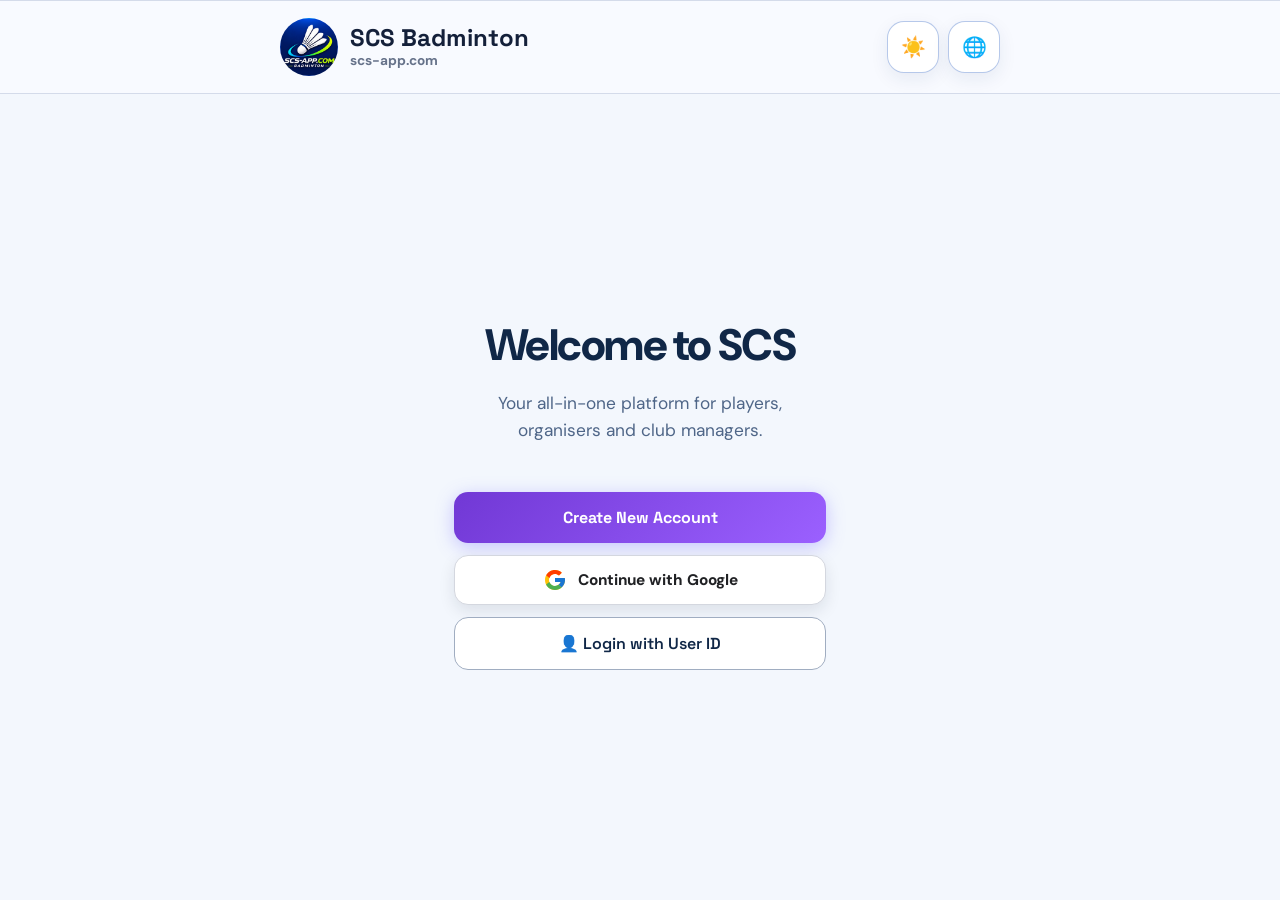
==== commit a2222538: "Add files via upload" ====
--- a/badminton/index.html
+++ b/badminton/index.html
@@ -2,8 +2,8 @@
 <!-- CLUBS v1.7.4 -->
 <html lang="en" data-scs-sport="badminton" data-scs-sport-app="badminton">
 <head>
-  <base href="/">
-  <script src="/sport-context.js?v=V939"></script>
+  <base href="../">
+  <script src="sport-context.js?v=V939"></script>
   <script>
     // Build 839: one-time recovery for installed PWAs that still hold an older SCS app shell.
     (function () {
@@ -83,8 +83,8 @@
   <meta http-equiv="Pragma" content="no-cache">
   <meta http-equiv="Expires" content="0">
 
-  <link rel="apple-touch-icon" sizes="180x180" href="/badminton/icon-180.png?v=V939">
-  <link rel="manifest" href="/badminton/manifest.json?v=V939">
+  <link rel="apple-touch-icon" sizes="180x180" href="badminton/icon-180.png?v=V939">
+  <link rel="manifest" href="badminton/manifest.json?v=V939">
   <meta name="theme-color" content="#0D2D59" id="metaThemeColor">
   <meta name="apple-mobile-web-app-capable" content="yes">
   <meta name="apple-mobile-web-app-status-bar-style" content="black">
@@ -693,7 +693,7 @@
       <div class="simple-welcome" aria-label="Choose SCS mode">
         <div class="simple-welcome-header">
           <div class="simple-welcome-brand" aria-label="SCS, scs-app.com">
-            <img class="simple-welcome-logo" src="/badminton/icon-192.png?v=V939" alt="SCS — Badminton and Pickleball">
+            <img class="simple-welcome-logo" src="badminton/icon-192.png?v=V939" alt="SCS — Badminton and Pickleball">
             <div class="simple-welcome-brand-copy">
               <strong data-scs-sport-brand>SCS-Badminton</strong>
               <span>scs-app.com</span>
@@ -985,7 +985,7 @@
 
   <header class="auth-app-header" aria-label="SCS">
     <div class="auth-app-brand">
-      <img src="/badminton/icon-192.png?v=V939" alt="SCS — Badminton and Pickleball">
+      <img src="badminton/icon-192.png?v=V939" alt="SCS — Badminton and Pickleball">
       <span><strong data-scs-sport-brand>SCS-Badminton</strong><small>scs-app.com</small></span>
     </div>
     <div class="auth-app-tools">
@@ -3719,7 +3719,7 @@
   <script>
     if ('serviceWorker' in navigator) {
       window.addEventListener('load', function() {
-        navigator.serviceWorker.register('/sw.js?v=V965-R3', { scope: '/', updateViaCache: 'none' })
+        navigator.serviceWorker.register(new URL('sw.js?v=repo-paths-1', document.baseURI).href, { scope: new URL('./', document.baseURI).pathname, updateViaCache: 'none' })
           .then(function(reg) {
             console.log('SW registered - CLUBS v' + (window.SCS_APP_VERSION || '1.6.4'));
             // Check once on a clean app load. Do not trigger update checks when
